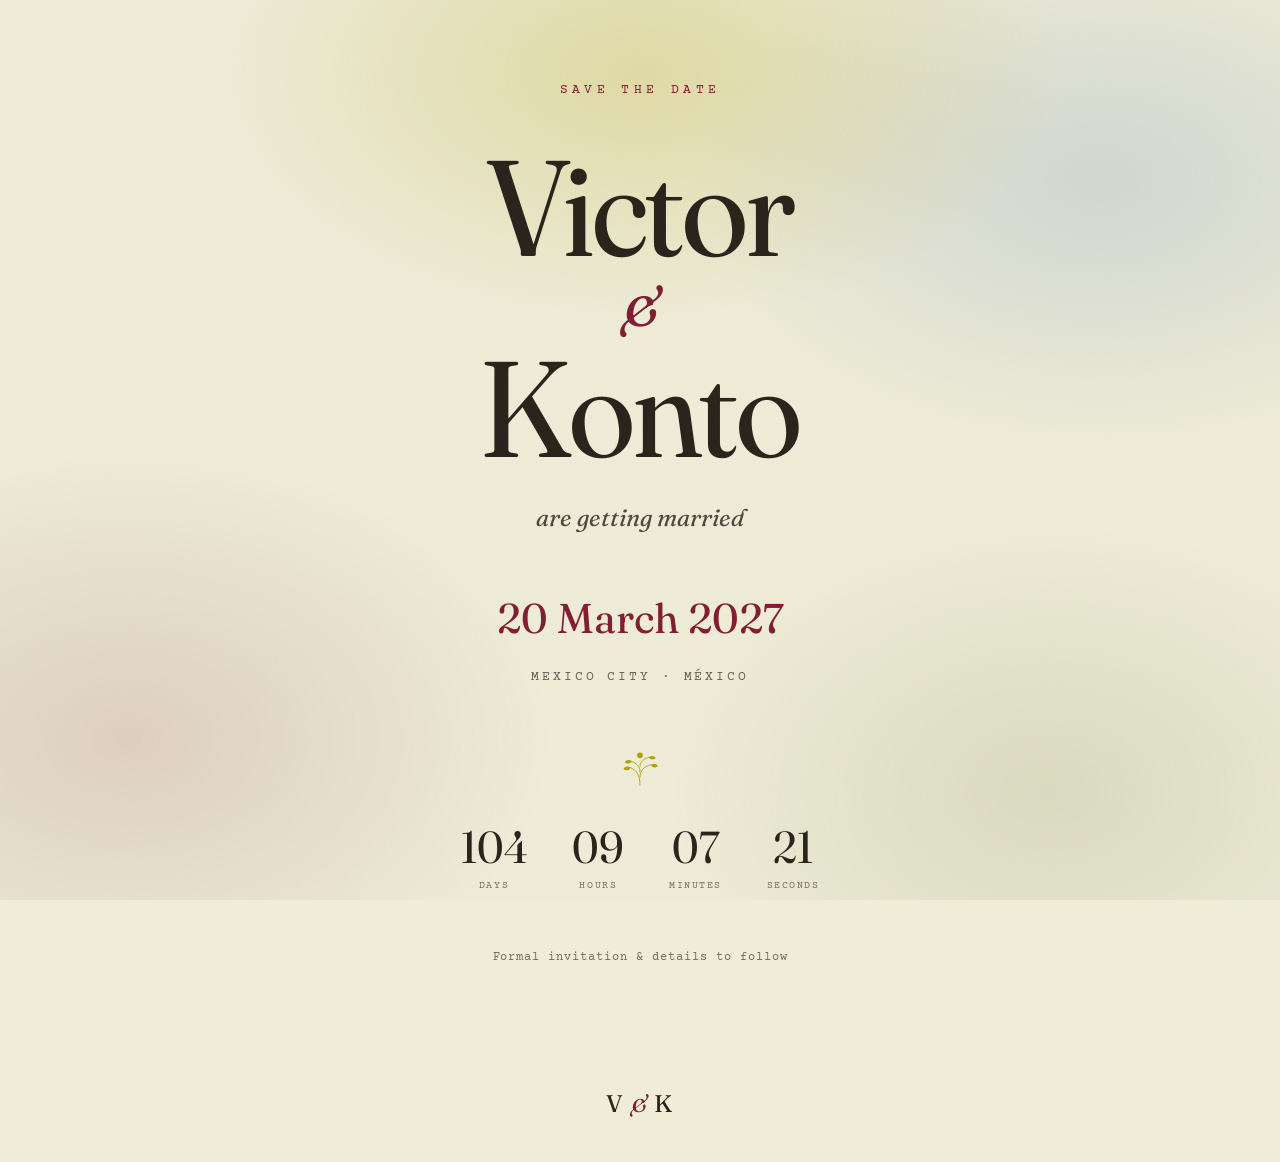
==== index.html @ 8fc1a2b0 "minor fix" ====
<!DOCTYPE html>
<html lang="en">

<head>
  <meta charset="UTF-8" />
  <meta name="viewport" content="width=device-width, initial-scale=1.0" />
  <title>Victor &amp; Konto — Save the Date</title>
  <meta name="description"
    content="Victor & Konto are getting married in Mexico City — 20 March 2027. Details to follow." />

  <!-- Open Graph — makes the link unfurl nicely when texted/DM'd -->
  <meta property="og:title" content="Victor & Konto — Save the Date" />
  <meta property="og:description" content="We're getting married in Mexico City · 20 March 2027" />
  <meta property="og:type" content="website" />

  <!--
  ✎ SAVE-THE-DATE LANDING PAGE
     This is the page guests hit from your QR right now. When you're ready to
     reveal the full site: rename this file's role so index.html is the full
     site again (see the chat for the exact rename/commit steps).
     Edit names, date, and location below — all marked with  ✎ .
-->

  <link rel="preconnect" href="https://fonts.googleapis.com" />
  <link rel="preconnect" href="https://fonts.gstatic.com" crossorigin />
  <link
    href="https://fonts.googleapis.com/css2?family=Fraunces:ital,opsz,wght@0,9..144,300..600;1,9..144,300..500&family=Hanken+Grotesk:wght@400;500;600&family=Courier+Prime:ital,wght@0,400;0,700;1,400&display=swap"
    rel="stylesheet" />

  <style>
    :root {
      --ink: #2B241C;
      --paper: #EFEDD8;
      --sand: #E8E6C7;
      --panel: #DEDBBA;
      --amaranth: #801F33;
      --steel: #86A1BF;
      --gold: #B3A100;
      --olive: #727D3D;
      --line: rgba(43, 36, 28, .16);

      --display: "Fraunces", Georgia, serif;
      --body: "Hanken Grotesk", system-ui, sans-serif;
      --mono: "Courier Prime", "Courier New", monospace;
      --pad: clamp(1.25rem, 5vw, 4rem);
    }

    * {
      box-sizing: border-box;
      margin: 0;
      padding: 0;
    }

    html {
      scroll-behavior: smooth;
    }

    body {
      font-family: var(--body);
      color: var(--ink);
      background: var(--paper);
      line-height: 1.6;
      -webkit-font-smoothing: antialiased;
      min-height: 100svh;
      display: flex;
      flex-direction: column;
      overflow-x: hidden;
      position: relative;
    }

    /* warm hero glow */
    .glow {
      position: fixed;
      inset: 0;
      z-index: 0;
      pointer-events: none;
      background:
        radial-gradient(50% 42% at 50% 8%, color-mix(in srgb, var(--gold) 24%, transparent), transparent 66%),
        radial-gradient(46% 42% at 86% 20%, color-mix(in srgb, var(--steel) 28%, transparent), transparent 70%),
        radial-gradient(46% 44% at 10% 82%, color-mix(in srgb, var(--amaranth) 14%, transparent), transparent 72%),
        radial-gradient(40% 40% at 82% 88%, color-mix(in srgb, var(--olive) 16%, transparent), transparent 74%);
    }

    /* subtle film grain */
    .grain {
      position: fixed;
      inset: 0;
      z-index: 1;
      pointer-events: none;
      opacity: 0.05;
      background-image: url("data:image/svg+xml,%3Csvg xmlns='http://www.w3.org/2000/svg' width='140' height='140'%3E%3Cfilter id='n'%3E%3CfeTurbulence type='fractalNoise' baseFrequency='0.9' numOctaves='2' stitchTiles='stitch'/%3E%3C/filter%3E%3Crect width='100%25' height='100%25' filter='url(%23n)'/%3E%3C/svg%3E");
    }

    main {
      position: relative;
      z-index: 2;
      flex: 1;
      display: flex;
      flex-direction: column;
      align-items: center;
      justify-content: center;
      text-align: center;
      padding: clamp(3rem, 8vw, 5rem) var(--pad);
    }

    .std {
      font-family: var(--mono);
      font-size: 0.8rem;
      letter-spacing: 0.34em;
      text-transform: uppercase;
      color: var(--amaranth);
      margin-bottom: clamp(1.6rem, 4vw, 2.4rem);
    }

    h1 {
      font-family: var(--display);
      font-weight: 400;
      font-size: clamp(3.2rem, 13vw, 8.5rem);
      line-height: 1.0;
      letter-spacing: -0.015em;
      font-variation-settings: "SOFT" 40, "WONK" 1, "opsz" 144;
    }

    h1 .amp {
      display: block;
      font-style: italic;
      color: var(--amaranth);
      font-size: 0.4em;
      margin-block: 0.1em;
      font-variation-settings: "SOFT" 70, "opsz" 40;
    }

    .subhead {
      font-family: var(--display);
      font-style: italic;
      font-size: clamp(1.1rem, 3vw, 1.5rem);
      margin-top: 1.4rem;
      color: color-mix(in srgb, var(--ink) 82%, transparent);
    }

    .datebar {
      display: flex;
      align-items: center;
      justify-content: center;
      flex-wrap: wrap;
      gap: clamp(0.8rem, 3vw, 1.6rem);
      margin-top: clamp(2rem, 5vw, 3rem);
      font-family: var(--display);
      font-size: clamp(1.5rem, 5vw, 2.6rem);
      color: var(--amaranth);
    }

    .datebar .dot {
      width: 6px;
      height: 6px;
      border-radius: 50%;
      background: var(--gold);
      display: inline-block;
    }

    .place {
      font-family: var(--mono);
      font-size: 0.82rem;
      letter-spacing: 0.22em;
      text-transform: uppercase;
      color: color-mix(in srgb, var(--ink) 70%, transparent);
      margin-top: 1rem;
    }

    /* sprig divider */
    .sprig {
      display: block;
      margin: clamp(2.4rem, 5vw, 3.4rem) auto clamp(1.6rem, 4vw, 2.4rem);
      width: 82px;
      height: auto;
      color: var(--gold);
    }

    /* countdown */
    .countdown {
      display: flex;
      justify-content: center;
      gap: clamp(1.1rem, 4vw, 2.8rem);
    }

    .cd-unit {
      text-align: center;
      min-width: 3.2rem;
    }

    .cd-num {
      font-family: var(--display);
      font-size: clamp(1.7rem, 5vw, 2.8rem);
      line-height: 1;
      color: var(--ink);
      font-variant-numeric: tabular-nums;
      font-variation-settings: "SOFT" 20, "opsz" 100;
    }

    .cd-label {
      font-family: var(--mono);
      font-size: 0.6rem;
      letter-spacing: 0.16em;
      text-transform: uppercase;
      margin-top: 0.5rem;
      opacity: 0.6;
    }

    .note {
      margin-top: clamp(2.4rem, 5vw, 3.4rem);
      font-family: var(--mono);
      font-size: 0.76rem;
      letter-spacing: 0.08em;
      color: color-mix(in srgb, var(--ink) 64%, transparent);
    }

    footer {
      position: relative;
      z-index: 2;
      text-align: center;
      padding: clamp(1.5rem, 4vw, 2.4rem) var(--pad);
    }

    footer .monogram {
      font-family: var(--display);
      font-size: 1.5rem;
      letter-spacing: 0.05em;
    }

    footer .monogram span {
      color: var(--amaranth);
      font-style: italic;
    }

    /* entrance */
    .rise {
      opacity: 0;
      transform: translateY(18px);
      animation: rise .9s ease forwards;
    }

    .rise:nth-child(1) {
      animation-delay: .05s;
    }

    .rise:nth-child(2) {
      animation-delay: .18s;
    }

    .rise:nth-child(3) {
      animation-delay: .31s;
    }

    .rise:nth-child(4) {
      animation-delay: .44s;
    }

    .rise:nth-child(5) {
      animation-delay: .57s;
    }

    .rise:nth-child(6) {
      animation-delay: .70s;
    }

    .rise:nth-child(7) {
      animation-delay: .83s;
    }

    @keyframes rise {
      to {
        opacity: 1;
        transform: none;
      }
    }

    @media (prefers-reduced-motion: reduce) {
      .rise {
        opacity: 1;
        transform: none;
        animation: none;
      }

      .grain {
        display: none;
      }
    }
  </style>
</head>

<body>
  <div class="glow"></div>
  <div class="grain"></div>

  <main>
    <div class="std rise">Save the Date</div>
    <!-- ✎ Your names -->
    <h1 class="rise">Victor <span class="amp">&amp;</span> Konto</h1>
    <p class="subhead rise">are getting married</p>

    <div class="datebar rise">
      <!-- ✎ Your date -->
      <span>20 March 2027</span>
    </div>
    <!-- ✎ Location -->
    <div class="place rise">Mexico City · México</div>

    <svg class="sprig rise" viewBox="0 0 120 64" fill="none" xmlns="http://www.w3.org/2000/svg" aria-hidden="true">
      <path d="M60 62 C60 46 55 40 46 36 M60 50 C60 40 66 34 76 32 M60 42 C60 34 55 30 48 27 M60 34 C60 27 66 23 73 21"
        stroke="currentColor" stroke-width="1.3" stroke-linecap="round" />
      <g fill="currentColor">
        <path d="M46 36c-4-3-9-2-10 2 4 3 9 2 10-2z" />
        <path d="M76 32c4-3 9-2 10 2-4 3-9 2-10-2z" />
        <path d="M48 27c-3-3-8-3-10 1 3 3 8 3 10-1z" />
        <path d="M73 21c3-3 8-3 10 1-3 3-8 3-10-1z" />
        <circle cx="60" cy="18" r="4.2" />
      </g>
    </svg>

    <div class="countdown rise" aria-label="Countdown to the wedding">
      <div class="cd-unit">
        <div class="cd-num" data-days>—</div>
        <div class="cd-label">Days</div>
      </div>
      <div class="cd-unit">
        <div class="cd-num" data-hours>—</div>
        <div class="cd-label">Hours</div>
      </div>
      <div class="cd-unit">
        <div class="cd-num" data-mins>—</div>
        <div class="cd-label">Minutes</div>
      </div>
      <div class="cd-unit">
        <div class="cd-num" data-secs>—</div>
        <div class="cd-label">Seconds</div>
      </div>
    </div>

    <p class="note rise">Formal invitation &amp; details to follow</p>
  </main>

  <footer>
    <!-- ✎ Initials -->
    <div class="monogram">V <span>&amp;</span> K</div>
  </footer>

  <script>
    (function () {
      // ✎ Target date — YYYY, MM-1, DD, HH, MM  (2 = March)
      var target = new Date(2027, 2, 20, 16, 0, 0).getTime();
      var d = document.querySelector('[data-days]'),
        h = document.querySelector('[data-hours]'),
        m = document.querySelector('[data-mins]'),
        s = document.querySelector('[data-secs]');
      function pad(n) { return String(n).padStart(2, '0'); }
      function tick() {
        var diff = target - Date.now();
        if (diff <= 0) { d.textContent = h.textContent = m.textContent = s.textContent = '00'; return; }
        d.textContent = Math.floor(diff / 86400000);
        h.textContent = pad(Math.floor(diff % 86400000 / 3600000));
        m.textContent = pad(Math.floor(diff % 3600000 / 60000));
        s.textContent = pad(Math.floor(diff % 60000 / 1000));
      }
      tick(); setInterval(tick, 1000);
    })();
  </script>
</body>

</html>
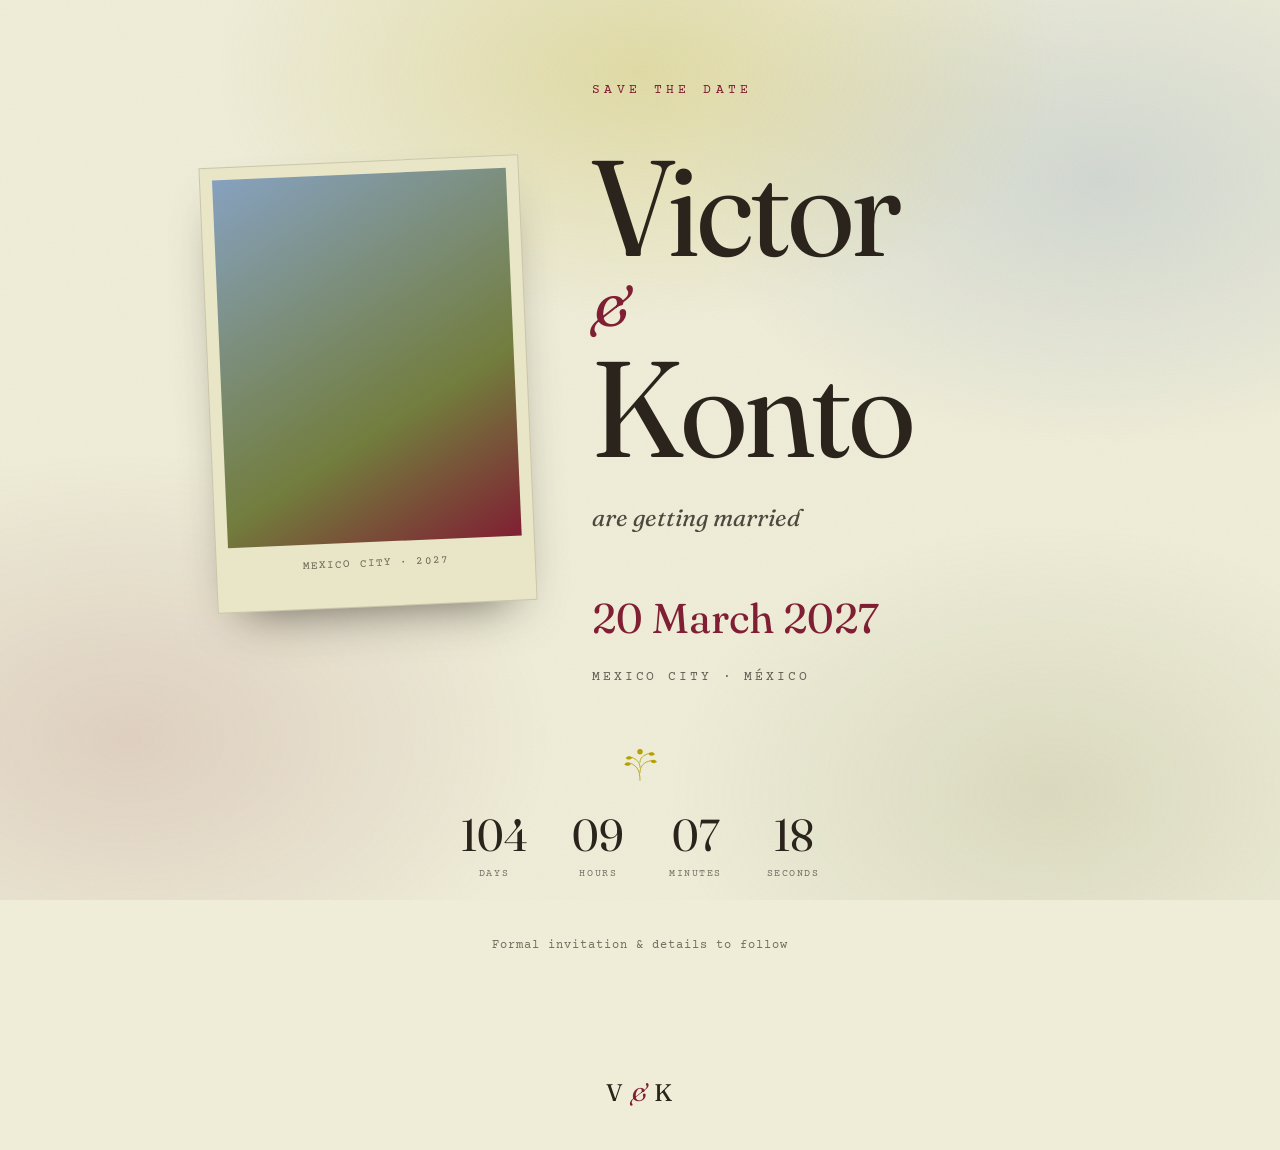
==== commit 6d0e6ce5: "polaroid pic" ====
--- a/index.html
+++ b/index.html
@@ -95,12 +95,44 @@
       position: relative;
       z-index: 2;
       flex: 1;
+      width: 100%;
       display: flex;
       flex-direction: column;
       align-items: center;
       justify-content: center;
+      gap: clamp(2.2rem, 5vw, 3.2rem);
+      padding: clamp(3rem, 8vw, 5rem) var(--pad);
+    }
+
+    .hero-row {
+      display: flex;
+      flex-direction: column;
+      align-items: center;
+      gap: clamp(1.8rem, 5vw, 3.4rem);
+      width: 100%;
+      max-width: 900px;
+    }
+
+    .hero-text {
       text-align: center;
-      padding: clamp(3rem, 8vw, 5rem) var(--pad);
+    }
+
+    @media (min-width: 820px) {
+      .hero-row {
+        flex-direction: row;
+        justify-content: center;
+        gap: clamp(2.4rem, 5vw, 4.5rem);
+      }
+
+      .hero-text {
+        text-align: left;
+        flex: 1;
+        max-width: 30rem;
+      }
+
+      .hero-text .datebar {
+        justify-content: flex-start;
+      }
     }
 
     .std {
@@ -167,11 +199,68 @@
       margin-top: 1rem;
     }
 
+    /* framed photo */
+    .photo-wrap {
+      flex-shrink: 0;
+    }
+
+    .photo {
+      width: min(78vw, 320px);
+      margin: 0;
+      padding: 12px 12px 34px;
+      background: var(--sand);
+      border: 1px solid var(--line);
+      box-shadow: 0 24px 50px -26px rgba(43, 36, 28, .72);
+      transform: rotate(-2.5deg);
+    }
+
+    @media (hover: hover) and (prefers-reduced-motion: no-preference) {
+      .photo {
+        transition: transform .45s cubic-bezier(.2, .7, .2, 1);
+      }
+
+      .photo:hover {
+        transform: rotate(0deg) scale(1.015);
+      }
+    }
+
+    .photo .shot {
+      aspect-ratio: 4 / 5;
+      overflow: hidden;
+      position: relative;
+      background: linear-gradient(150deg, var(--steel), var(--olive) 65%, var(--amaranth));
+    }
+
+    .photo img {
+      width: 100%;
+      height: 100%;
+      object-fit: cover;
+      display: block;
+    }
+
+    .photo figcaption {
+      font-family: var(--mono);
+      font-size: 0.7rem;
+      letter-spacing: 0.1em;
+      text-transform: uppercase;
+      text-align: center;
+      margin-top: 13px;
+      color: color-mix(in srgb, var(--ink) 66%, transparent);
+    }
+
+    /* finale band */
+    .finale {
+      display: flex;
+      flex-direction: column;
+      align-items: center;
+      text-align: center;
+    }
+
     /* sprig divider */
     .sprig {
       display: block;
-      margin: clamp(2.4rem, 5vw, 3.4rem) auto clamp(1.6rem, 4vw, 2.4rem);
-      width: 82px;
+      margin: 0 auto clamp(1.4rem, 3vw, 2rem);
+      width: 78px;
       height: auto;
       color: var(--gold);
     }
@@ -239,34 +328,7 @@
       animation: rise .9s ease forwards;
     }
 
-    .rise:nth-child(1) {
-      animation-delay: .05s;
-    }
-
-    .rise:nth-child(2) {
-      animation-delay: .18s;
-    }
-
-    .rise:nth-child(3) {
-      animation-delay: .31s;
-    }
-
-    .rise:nth-child(4) {
-      animation-delay: .44s;
-    }
-
-    .rise:nth-child(5) {
-      animation-delay: .57s;
-    }
-
-    .rise:nth-child(6) {
-      animation-delay: .70s;
-    }
-
-    .rise:nth-child(7) {
-      animation-delay: .83s;
-    }
-
+    /* stagger delays are set inline per element */
     @keyframes rise {
       to {
         opacity: 1;
@@ -293,50 +355,68 @@
   <div class="grain"></div>
 
   <main>
-    <div class="std rise">Save the Date</div>
-    <!-- ✎ Your names -->
-    <h1 class="rise">Victor <span class="amp">&amp;</span> Konto</h1>
-    <p class="subhead rise">are getting married</p>
-
-    <div class="datebar rise">
-      <!-- ✎ Your date -->
-      <span>20 March 2027</span>
-    </div>
-    <!-- ✎ Location -->
-    <div class="place rise">Mexico City · México</div>
-
-    <svg class="sprig rise" viewBox="0 0 120 64" fill="none" xmlns="http://www.w3.org/2000/svg" aria-hidden="true">
-      <path d="M60 62 C60 46 55 40 46 36 M60 50 C60 40 66 34 76 32 M60 42 C60 34 55 30 48 27 M60 34 C60 27 66 23 73 21"
-        stroke="currentColor" stroke-width="1.3" stroke-linecap="round" />
-      <g fill="currentColor">
-        <path d="M46 36c-4-3-9-2-10 2 4 3 9 2 10-2z" />
-        <path d="M76 32c4-3 9-2 10 2-4 3-9 2-10-2z" />
-        <path d="M48 27c-3-3-8-3-10 1 3 3 8 3 10-1z" />
-        <path d="M73 21c3-3 8-3 10 1-3 3-8 3-10-1z" />
-        <circle cx="60" cy="18" r="4.2" />
-      </g>
-    </svg>
-
-    <div class="countdown rise" aria-label="Countdown to the wedding">
-      <div class="cd-unit">
-        <div class="cd-num" data-days>—</div>
-        <div class="cd-label">Days</div>
+    <div class="hero-row">
+      <div class="photo-wrap rise" style="animation-delay:.05s">
+        <figure class="photo">
+          <div class="shot">
+            <!-- ✎ Drop your photo at images/save-the-date.jpg (portrait ~4:5 looks best) -->
+            <img src="Images/1O6A4312.jpg" alt="Victor and Konto" onerror="this.style.display='none'" />
+          </div>
+          <!-- ✎ Caption -->
+          <figcaption>Mexico City &middot; 2027</figcaption>
+        </figure>
       </div>
-      <div class="cd-unit">
-        <div class="cd-num" data-hours>—</div>
-        <div class="cd-label">Hours</div>
-      </div>
-      <div class="cd-unit">
-        <div class="cd-num" data-mins>—</div>
-        <div class="cd-label">Minutes</div>
-      </div>
-      <div class="cd-unit">
-        <div class="cd-num" data-secs>—</div>
-        <div class="cd-label">Seconds</div>
+
+      <div class="hero-text">
+        <div class="std rise" style="animation-delay:.20s">Save the Date</div>
+        <!-- ✎ Your names -->
+        <h1 class="rise" style="animation-delay:.32s">Victor <span class="amp">&amp;</span> Konto</h1>
+        <p class="subhead rise" style="animation-delay:.44s">are getting married</p>
+        <div class="datebar rise" style="animation-delay:.56s">
+          <!-- ✎ Your date -->
+          <span>20 March 2027</span>
+        </div>
+        <!-- ✎ Location -->
+        <div class="place rise" style="animation-delay:.68s">Mexico City · México</div>
       </div>
     </div>
 
-    <p class="note rise">Formal invitation &amp; details to follow</p>
+    <div class="finale">
+      <svg class="sprig rise" style="animation-delay:.80s" viewBox="0 0 120 64" fill="none"
+        xmlns="http://www.w3.org/2000/svg" aria-hidden="true">
+        <path
+          d="M60 62 C60 46 55 40 46 36 M60 50 C60 40 66 34 76 32 M60 42 C60 34 55 30 48 27 M60 34 C60 27 66 23 73 21"
+          stroke="currentColor" stroke-width="1.3" stroke-linecap="round" />
+        <g fill="currentColor">
+          <path d="M46 36c-4-3-9-2-10 2 4 3 9 2 10-2z" />
+          <path d="M76 32c4-3 9-2 10 2-4 3-9 2-10-2z" />
+          <path d="M48 27c-3-3-8-3-10 1 3 3 8 3 10-1z" />
+          <path d="M73 21c3-3 8-3 10 1-3 3-8 3-10-1z" />
+          <circle cx="60" cy="18" r="4.2" />
+        </g>
+      </svg>
+
+      <div class="countdown rise" style="animation-delay:.92s" aria-label="Countdown to the wedding">
+        <div class="cd-unit">
+          <div class="cd-num" data-days>—</div>
+          <div class="cd-label">Days</div>
+        </div>
+        <div class="cd-unit">
+          <div class="cd-num" data-hours>—</div>
+          <div class="cd-label">Hours</div>
+        </div>
+        <div class="cd-unit">
+          <div class="cd-num" data-mins>—</div>
+          <div class="cd-label">Minutes</div>
+        </div>
+        <div class="cd-unit">
+          <div class="cd-num" data-secs>—</div>
+          <div class="cd-label">Seconds</div>
+        </div>
+      </div>
+
+      <p class="note rise" style="animation-delay:1.04s">Formal invitation &amp; details to follow</p>
+    </div>
   </main>
 
   <footer>
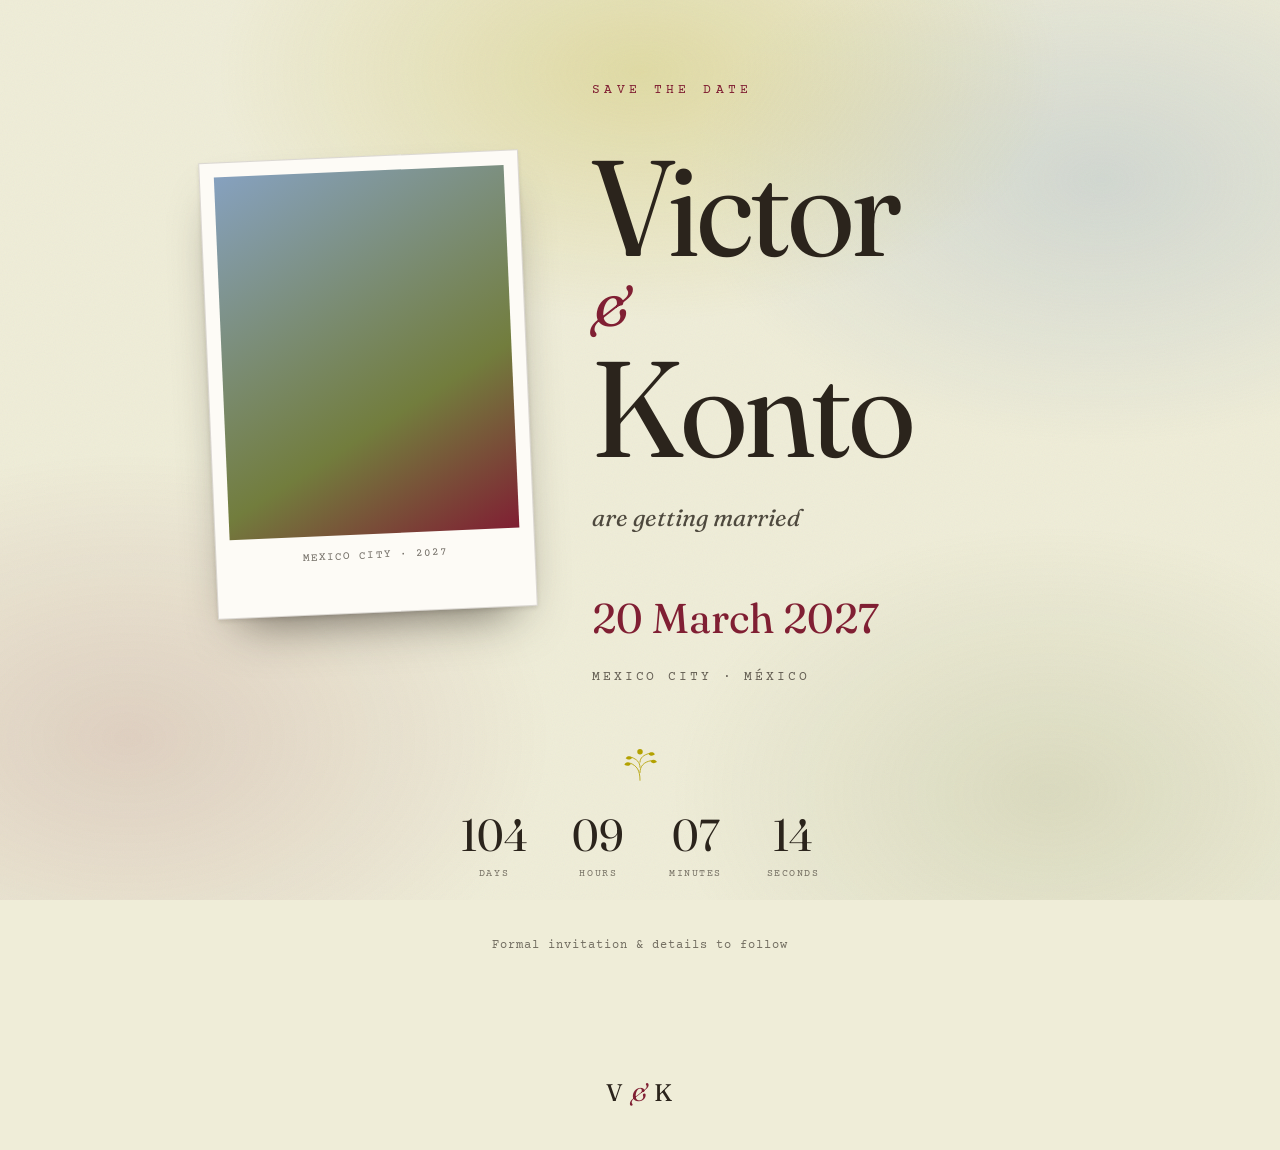
==== commit 4964625a: "whiter polaroid" ====
--- a/index.html
+++ b/index.html
@@ -207,10 +207,13 @@
     .photo {
       width: min(78vw, 320px);
       margin: 0;
-      padding: 12px 12px 34px;
-      background: var(--sand);
+      /* padding: 12px 12px 34px; */
+      padding: 14px 14px 48px;
+      background: #FDFBF6;
       border: 1px solid var(--line);
-      box-shadow: 0 24px 50px -26px rgba(43, 36, 28, .72);
+      /* box-shadow: 0 24px 50px -26px rgba(43, 36, 28, .72); */
+      box-shadow: 0 2px 4px rgba(43, 36, 28, .12), 0 26px 50px -24px rgba(43, 36, 28, .7);
+
       transform: rotate(-2.5deg);
     }
 
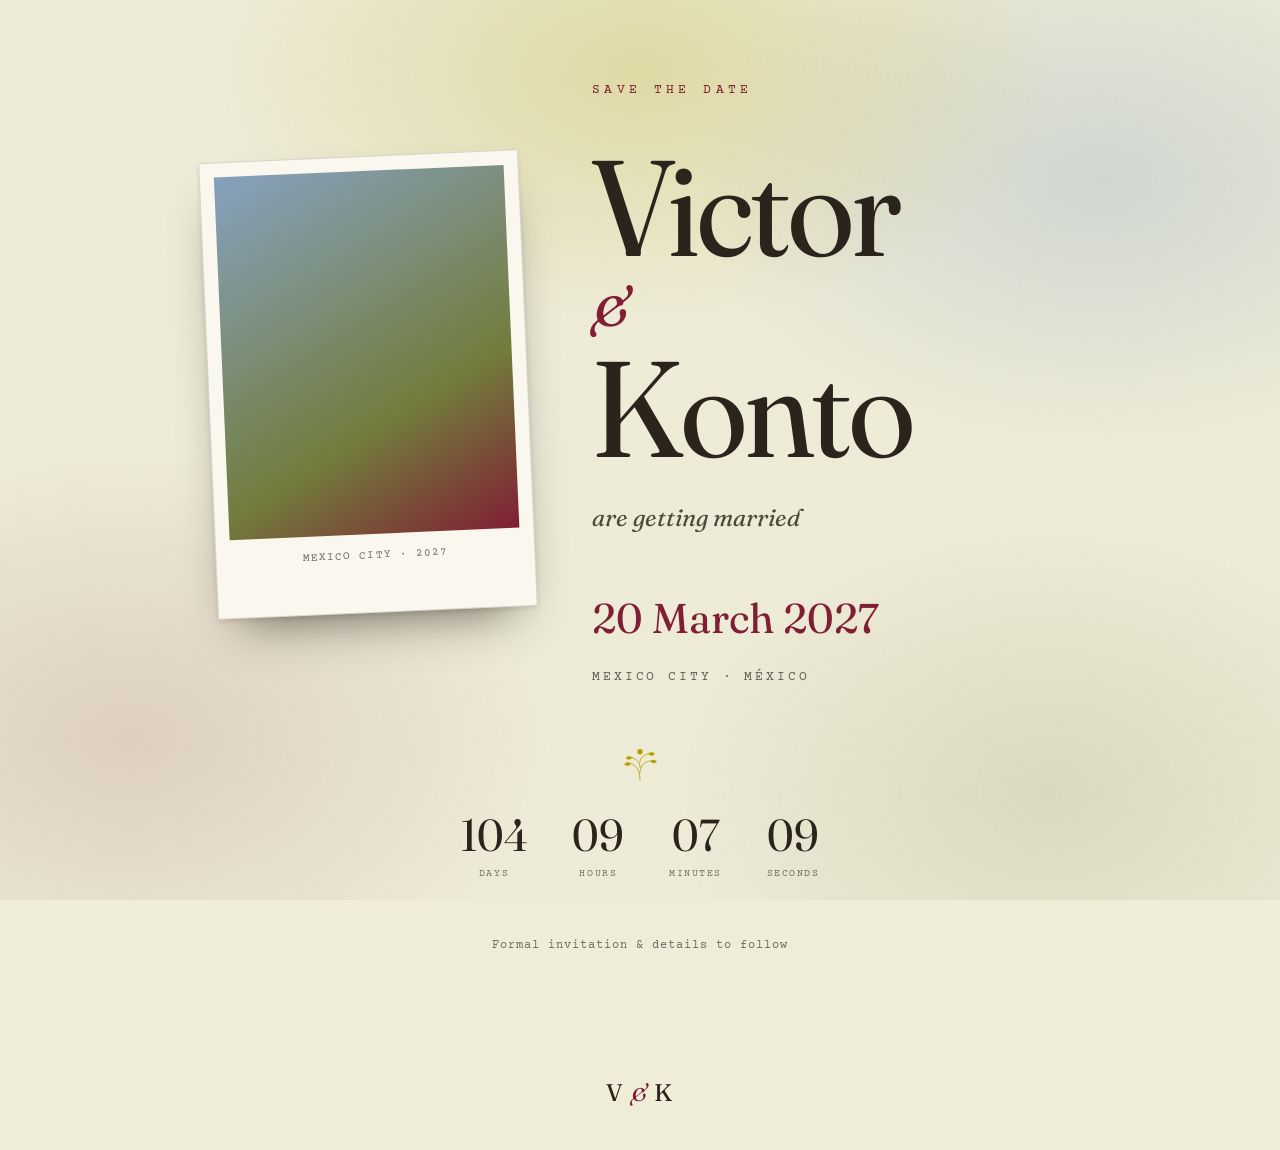
==== commit 1ba445e9: "warmer polaroid border" ====
--- a/index.html
+++ b/index.html
@@ -209,7 +209,7 @@
       margin: 0;
       /* padding: 12px 12px 34px; */
       padding: 14px 14px 48px;
-      background: #FDFBF6;
+      background: #FAF7EE;
       border: 1px solid var(--line);
       /* box-shadow: 0 24px 50px -26px rgba(43, 36, 28, .72); */
       box-shadow: 0 2px 4px rgba(43, 36, 28, .12), 0 26px 50px -24px rgba(43, 36, 28, .7);
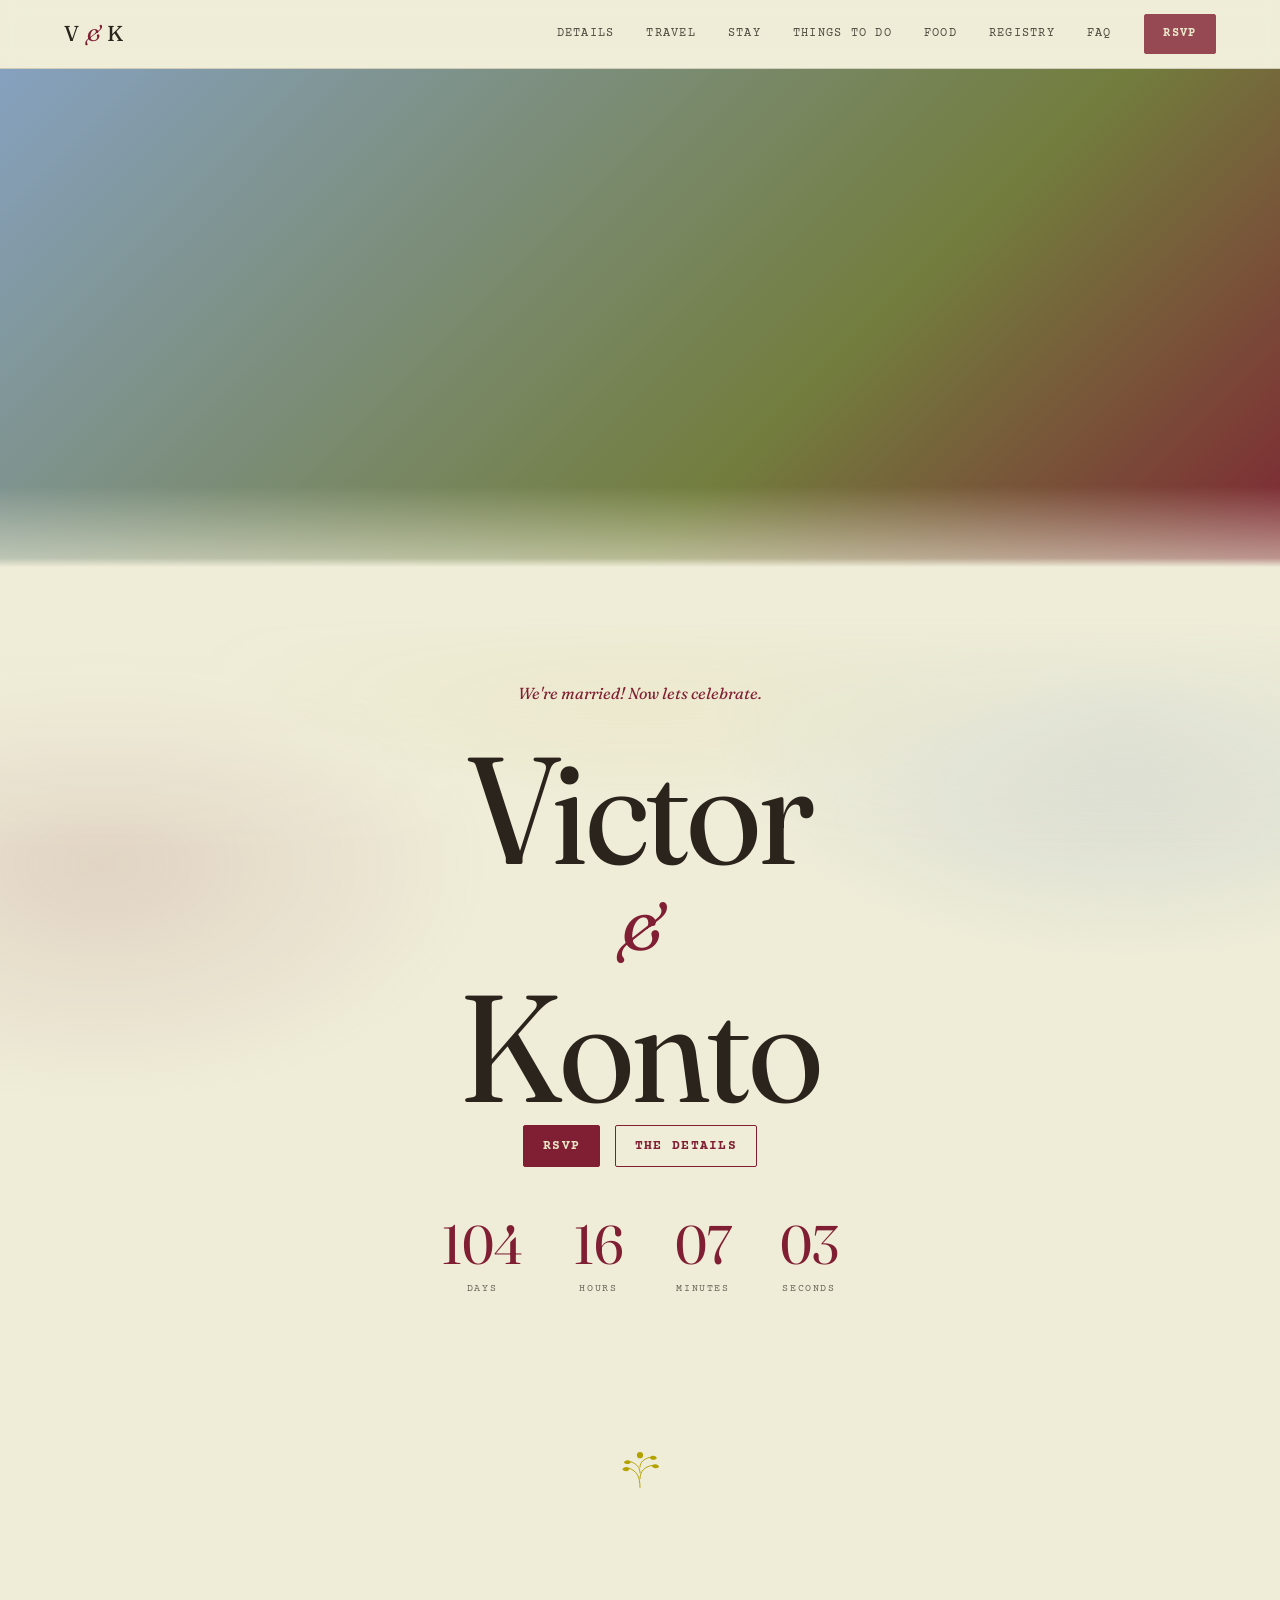
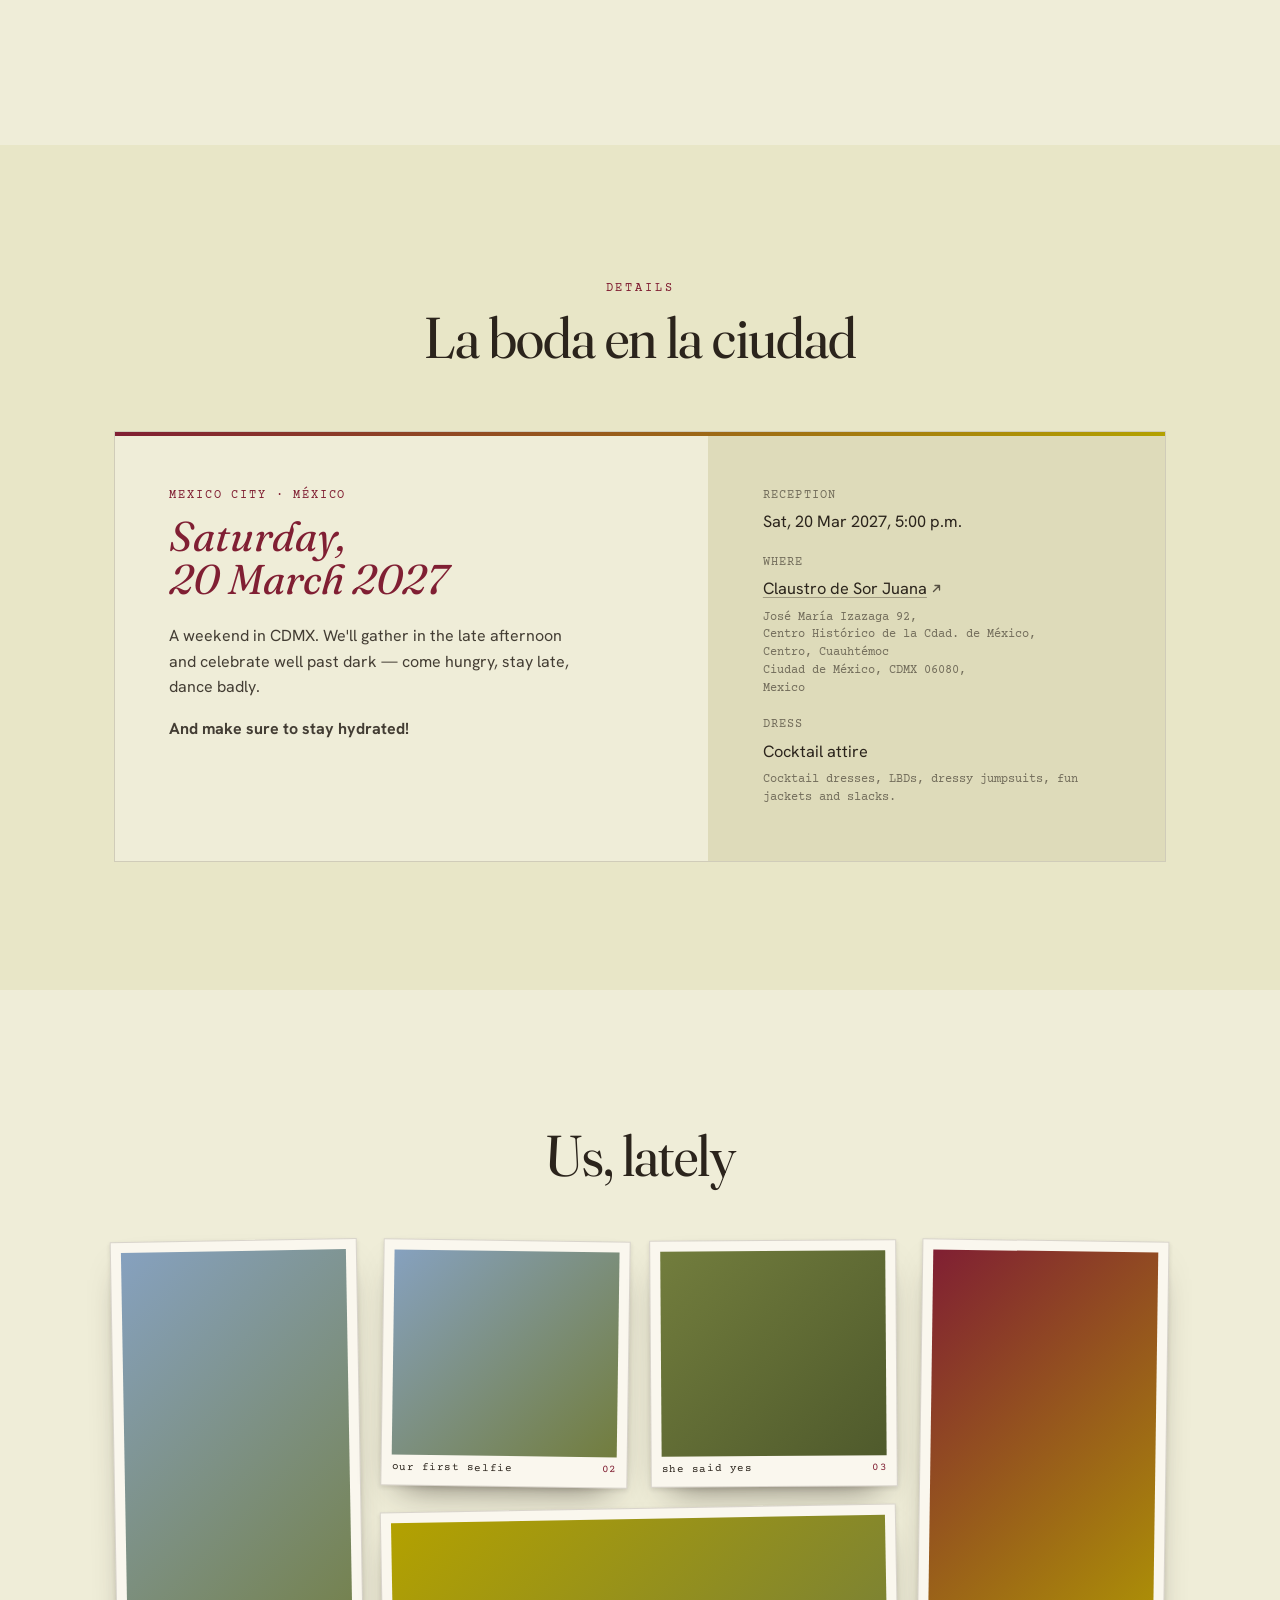
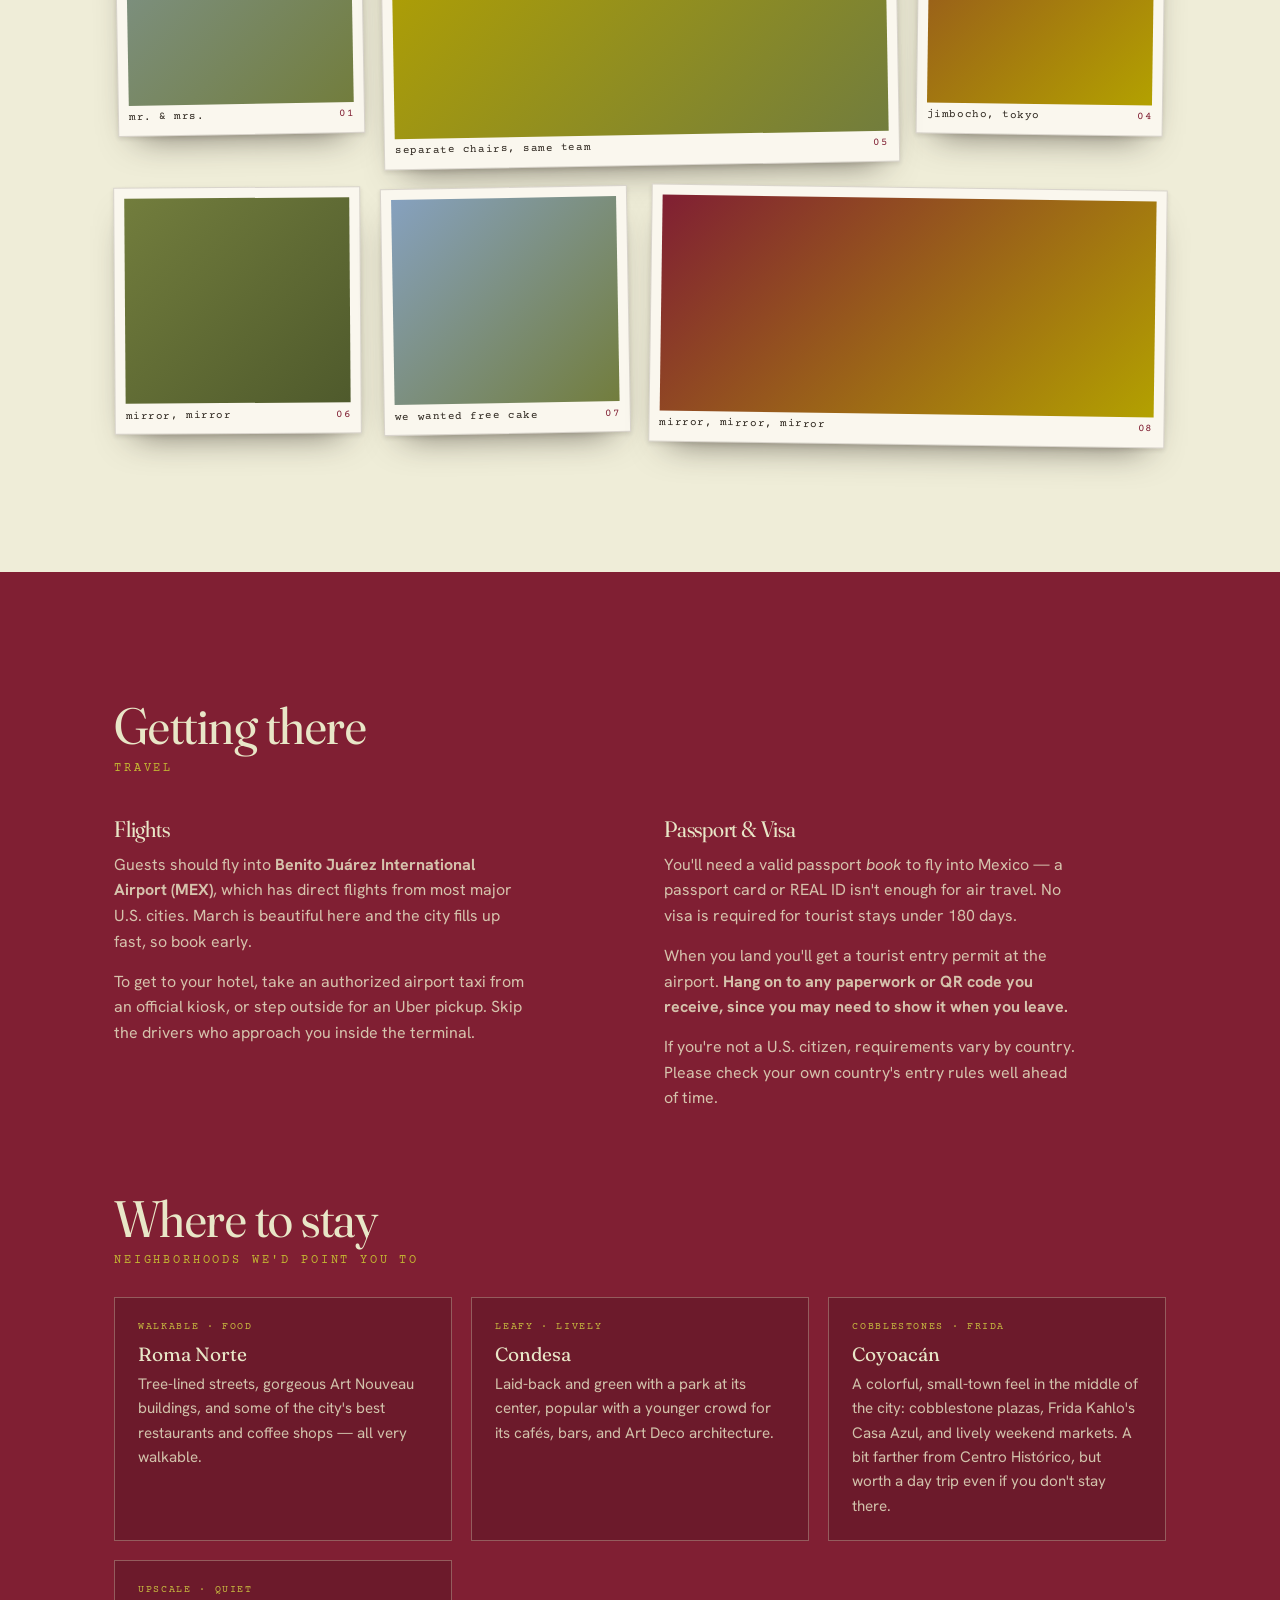
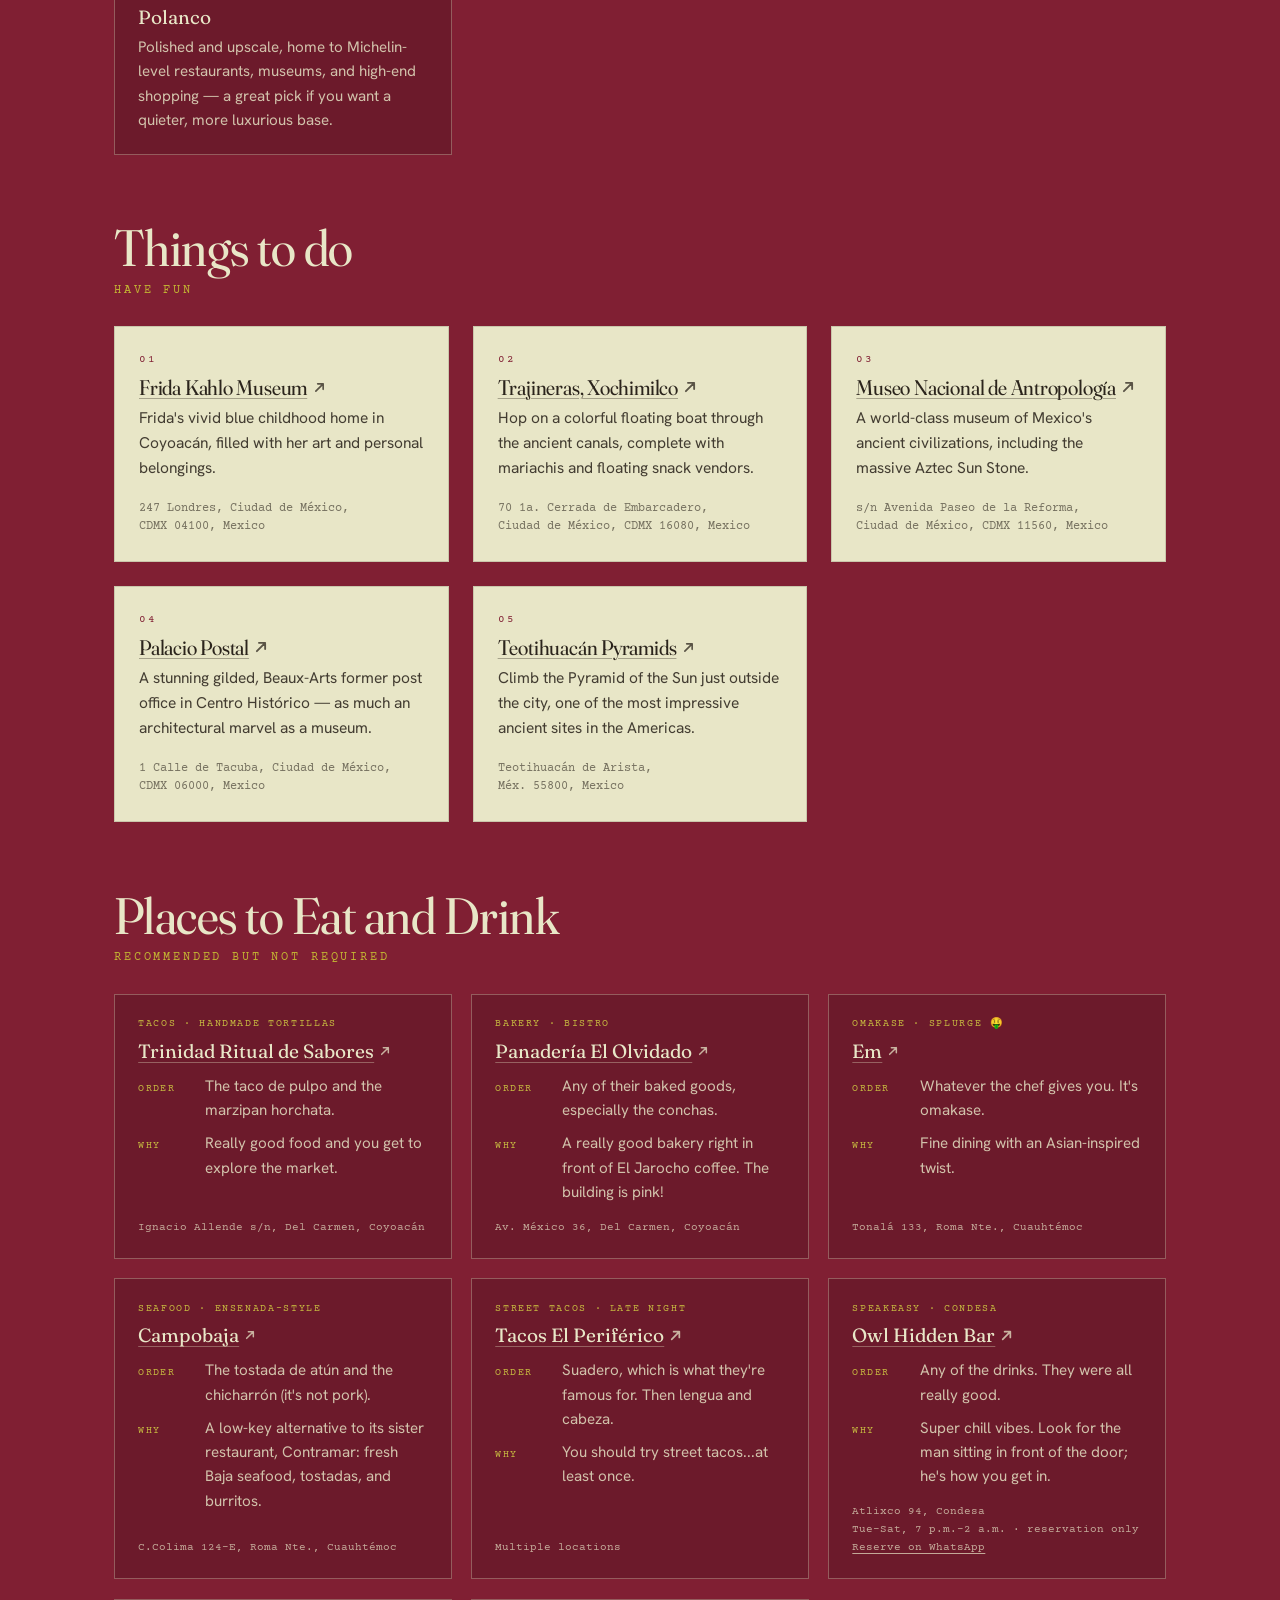
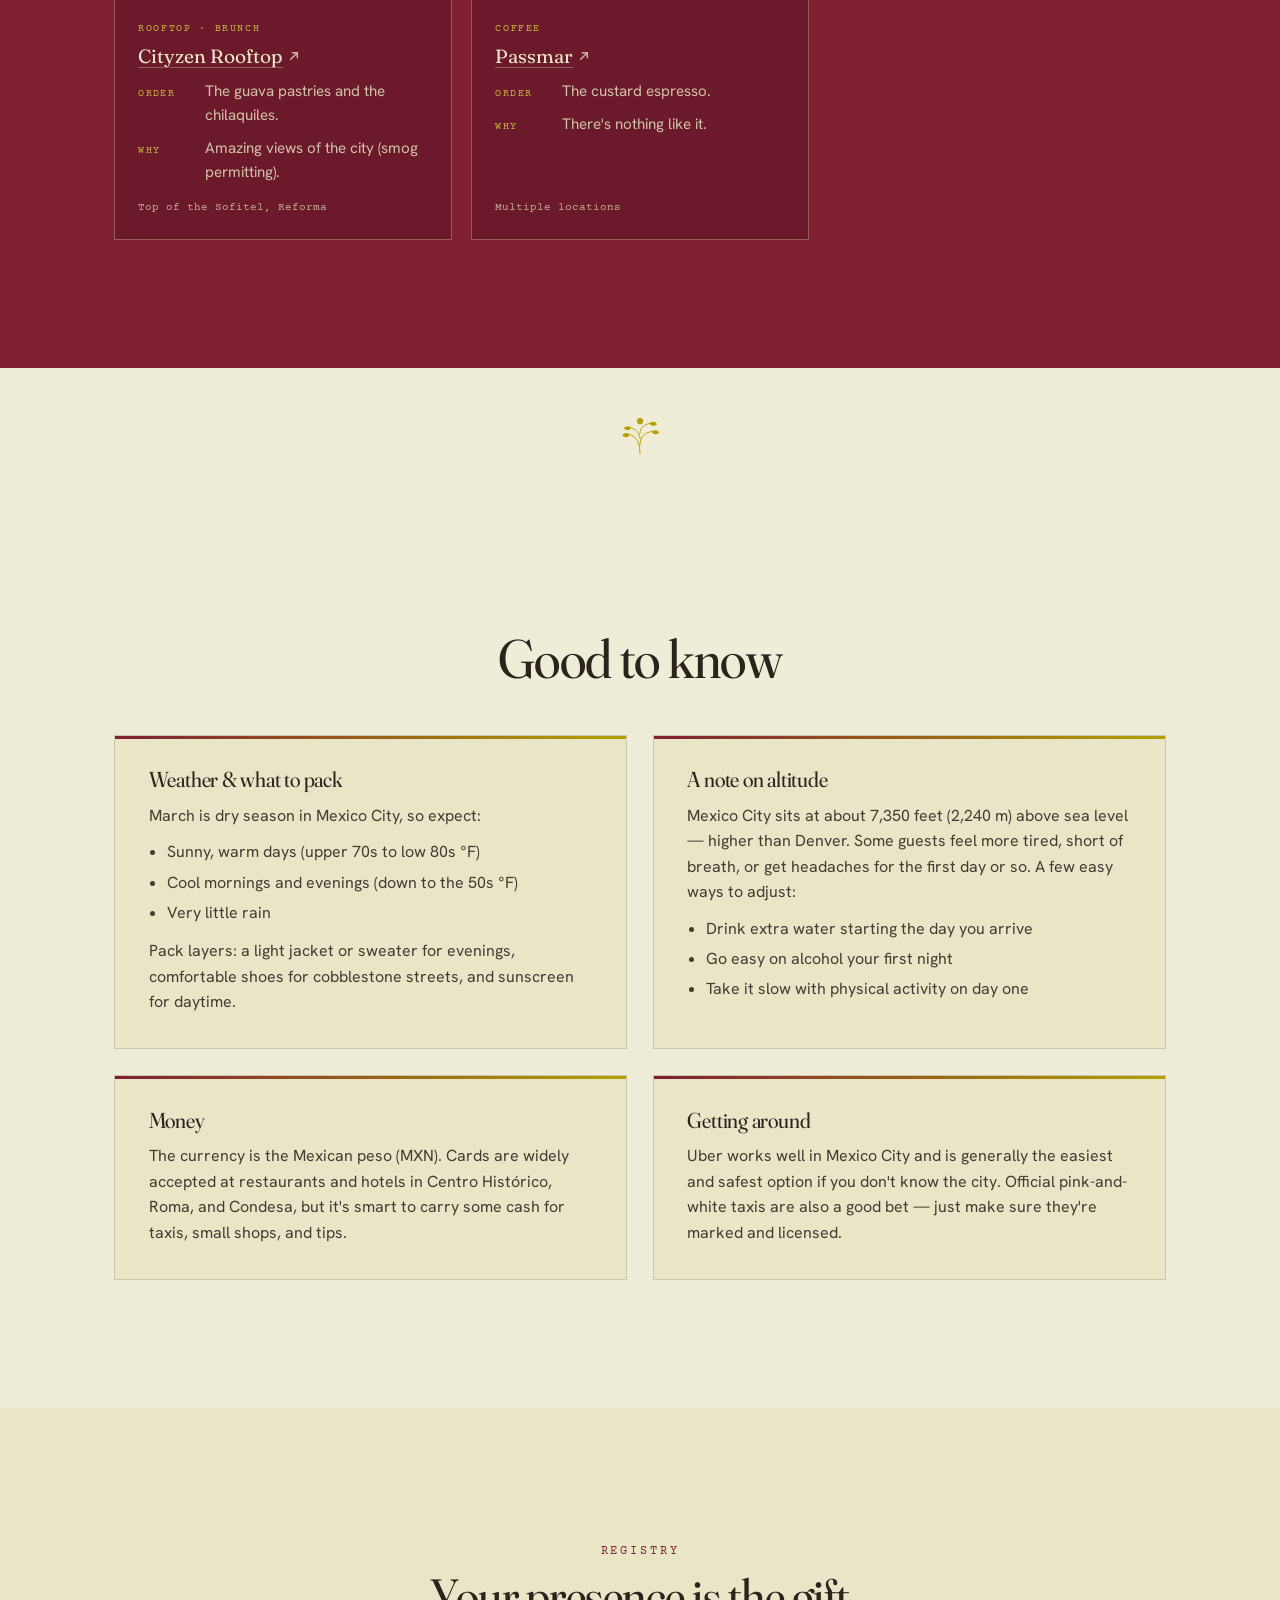
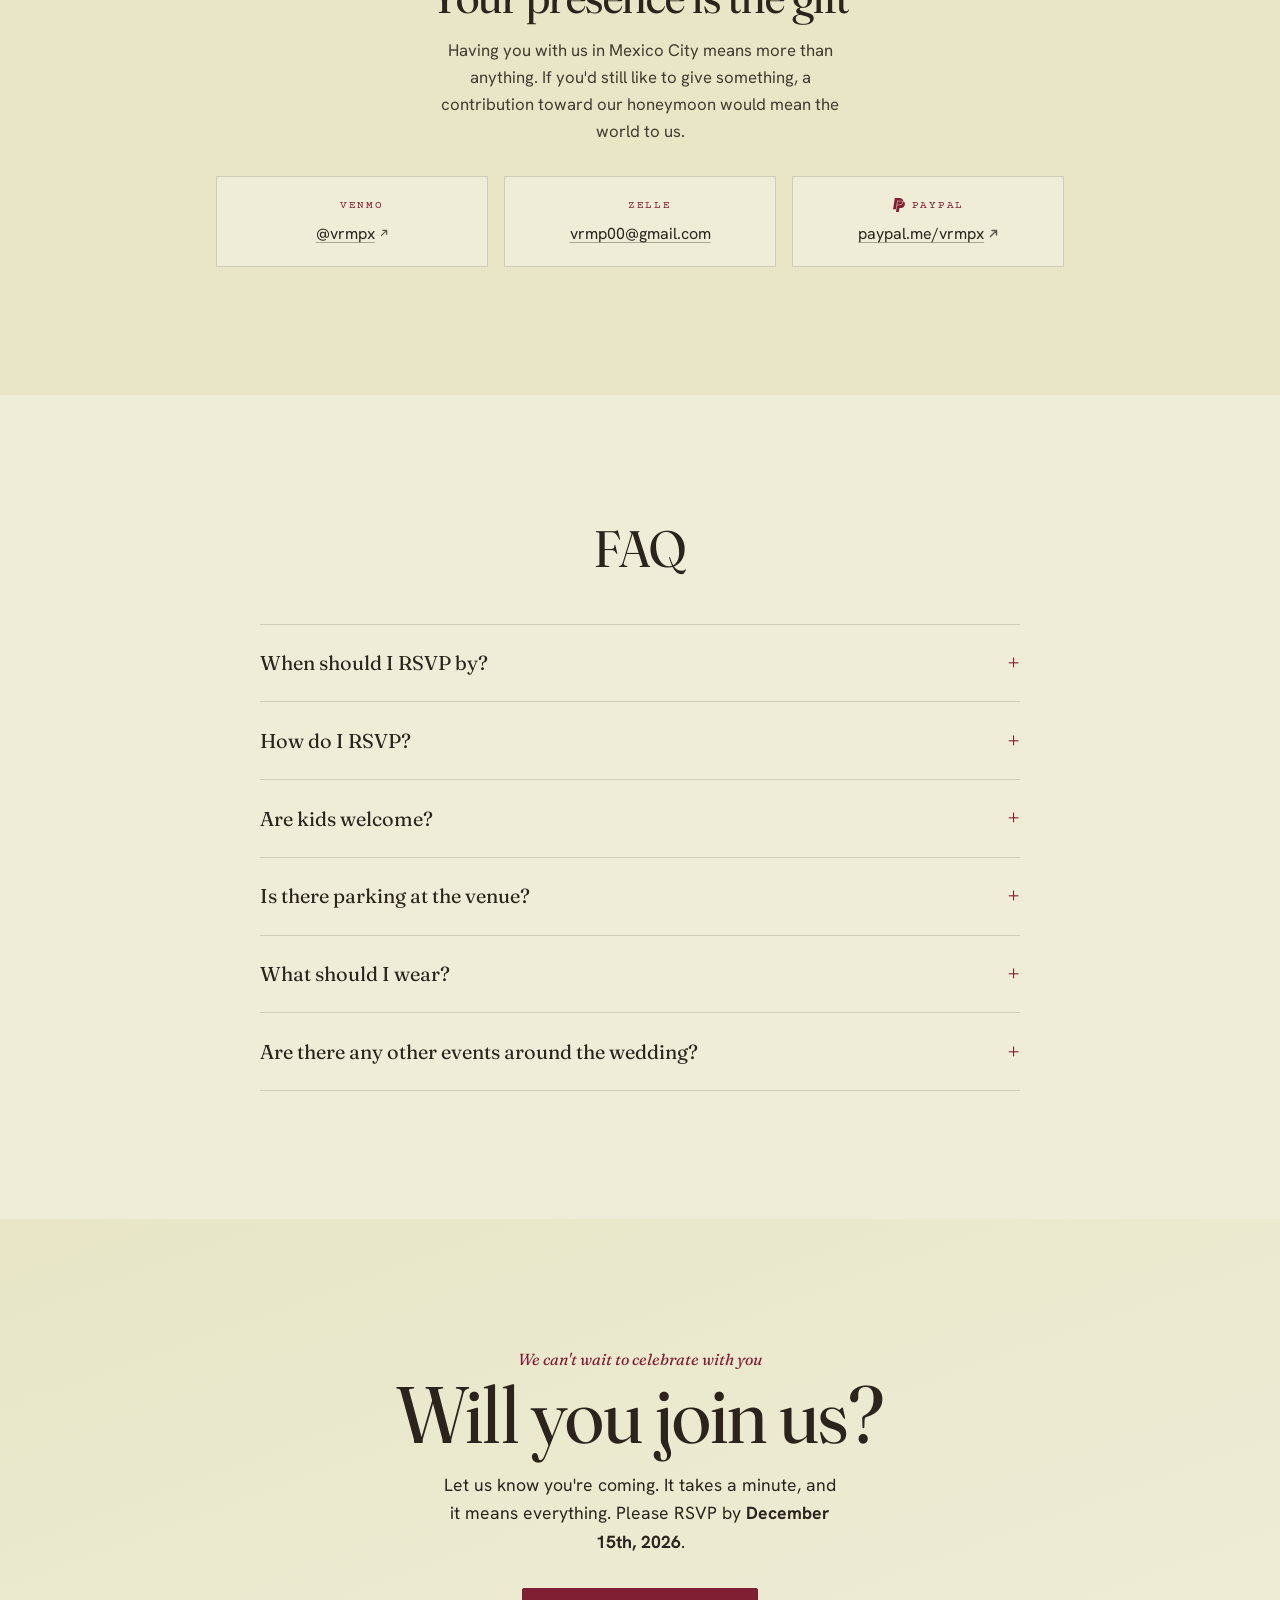
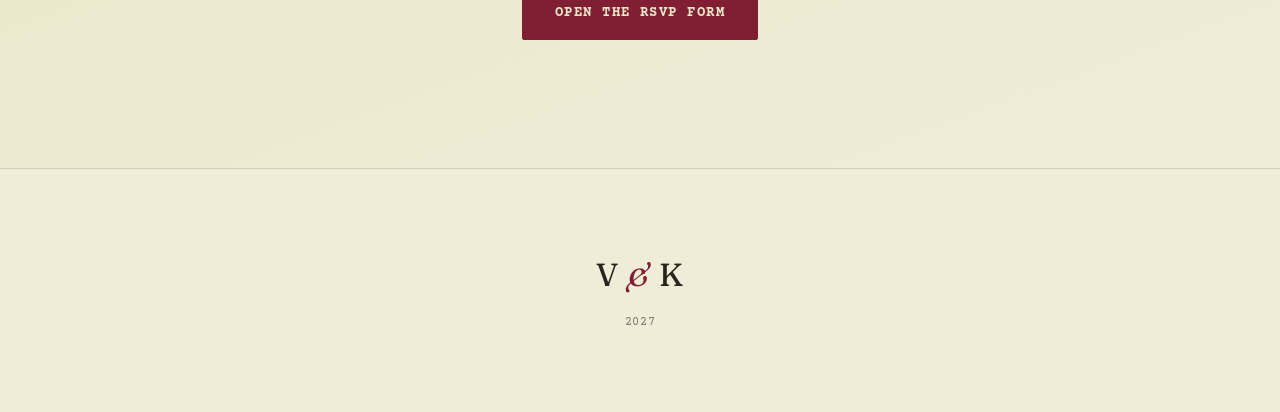
==== commit 3c444ac7: "index2 main page" ====
--- a/index.html
+++ b/index.html
@@ -4,402 +4,83 @@
 <head>
   <meta charset="UTF-8" />
   <meta name="viewport" content="width=device-width, initial-scale=1.0" />
-  <title>Victor &amp; Konto — Save the Date</title>
-  <meta name="description"
-    content="Victor & Konto are getting married in Mexico City — 20 March 2027. Details to follow." />
-
-  <!-- Open Graph — makes the link unfurl nicely when texted/DM'd -->
-  <meta property="og:title" content="Victor & Konto — Save the Date" />
-  <meta property="og:description" content="We're getting married in Mexico City · 20 March 2027" />
-  <meta property="og:type" content="website" />
+  <title>Victor &amp; Konto — 2027</title>
+  <meta name="description" content="We're getting married in Mexico City — 20 March 2027. Come celebrate with us." />
 
   <!--
-  ✎ SAVE-THE-DATE LANDING PAGE
-     This is the page guests hit from your QR right now. When you're ready to
-     reveal the full site: rename this file's role so index.html is the full
-     site again (see the chat for the exact rename/commit steps).
-     Edit names, date, and location below — all marked with  ✎ .
+  ✎ EDIT ME — everything you'll want to change is marked with  ✎  comments:
+     • Names (title above + hero + footer + monogram)
+     • Dates & venues (hero, countdown target in <script>, the two event cards)
+     • Google Form RSVP link (search: RSVP_FORM_URL)
+     • Photos: drop files into an /images folder next to this file.
+       Missing photos degrade to labeled contact-sheet tiles, so this
+       looks finished before you've added a single picture.
+  Optimize photos before committing: WebP/AVIF, ~1600px wide max, and keep
+  the <img> width/height attributes so layout doesn't jump.
+
+  Palette (approx sRGB from your moodboard CMYK):
+     Dark Amaranth #801F33 · Steel Blue #86A1BF · Old Gold #B3A100
+     Dust Olive #727D3D · Pale Sand #E8E6C7
 -->
+
+  <!-- Flags that JS is running, so scroll-reveal only hides content when it can un-hide it -->
+  <script>document.documentElement.classList.add('js');</script>
 
   <link rel="preconnect" href="https://fonts.googleapis.com" />
   <link rel="preconnect" href="https://fonts.gstatic.com" crossorigin />
+  <!-- Fraunces now requests the SOFT + WONK axes the stylesheet uses -->
   <link
-    href="https://fonts.googleapis.com/css2?family=Fraunces:ital,opsz,wght@0,9..144,300..600;1,9..144,300..500&family=Hanken+Grotesk:wght@400;500;600&family=Courier+Prime:ital,wght@0,400;0,700;1,400&display=swap"
+    href="https://fonts.googleapis.com/css2?family=Fraunces:ital,opsz,wght,SOFT,WONK@0,9..144,300..600,0..100,0..1;1,9..144,300..500,0..100,0..1&amp;family=Hanken+Grotesk:wght@400;500;600&amp;family=Courier+Prime:ital,wght@0,400;0,700;1,400&amp;display=swap"
     rel="stylesheet" />
 
-  <style>
-    :root {
-      --ink: #2B241C;
-      --paper: #EFEDD8;
-      --sand: #E8E6C7;
-      --panel: #DEDBBA;
-      --amaranth: #801F33;
-      --steel: #86A1BF;
-      --gold: #B3A100;
-      --olive: #727D3D;
-      --line: rgba(43, 36, 28, .16);
-
-      --display: "Fraunces", Georgia, serif;
-      --body: "Hanken Grotesk", system-ui, sans-serif;
-      --mono: "Courier Prime", "Courier New", monospace;
-      --pad: clamp(1.25rem, 5vw, 4rem);
-    }
-
-    * {
-      box-sizing: border-box;
-      margin: 0;
-      padding: 0;
-    }
-
-    html {
-      scroll-behavior: smooth;
-    }
-
-    body {
-      font-family: var(--body);
-      color: var(--ink);
-      background: var(--paper);
-      line-height: 1.6;
-      -webkit-font-smoothing: antialiased;
-      min-height: 100svh;
-      display: flex;
-      flex-direction: column;
-      overflow-x: hidden;
-      position: relative;
-    }
-
-    /* warm hero glow */
-    .glow {
-      position: fixed;
-      inset: 0;
-      z-index: 0;
-      pointer-events: none;
-      background:
-        radial-gradient(50% 42% at 50% 8%, color-mix(in srgb, var(--gold) 24%, transparent), transparent 66%),
-        radial-gradient(46% 42% at 86% 20%, color-mix(in srgb, var(--steel) 28%, transparent), transparent 70%),
-        radial-gradient(46% 44% at 10% 82%, color-mix(in srgb, var(--amaranth) 14%, transparent), transparent 72%),
-        radial-gradient(40% 40% at 82% 88%, color-mix(in srgb, var(--olive) 16%, transparent), transparent 74%);
-    }
-
-    /* subtle film grain */
-    .grain {
-      position: fixed;
-      inset: 0;
-      z-index: 1;
-      pointer-events: none;
-      opacity: 0.05;
-      background-image: url("data:image/svg+xml,%3Csvg xmlns='http://www.w3.org/2000/svg' width='140' height='140'%3E%3Cfilter id='n'%3E%3CfeTurbulence type='fractalNoise' baseFrequency='0.9' numOctaves='2' stitchTiles='stitch'/%3E%3C/filter%3E%3Crect width='100%25' height='100%25' filter='url(%23n)'/%3E%3C/svg%3E");
-    }
-
-    main {
-      position: relative;
-      z-index: 2;
-      flex: 1;
-      width: 100%;
-      display: flex;
-      flex-direction: column;
-      align-items: center;
-      justify-content: center;
-      gap: clamp(2.2rem, 5vw, 3.2rem);
-      padding: clamp(3rem, 8vw, 5rem) var(--pad);
-    }
-
-    .hero-row {
-      display: flex;
-      flex-direction: column;
-      align-items: center;
-      gap: clamp(1.8rem, 5vw, 3.4rem);
-      width: 100%;
-      max-width: 900px;
-    }
-
-    .hero-text {
-      text-align: center;
-    }
-
-    @media (min-width: 820px) {
-      .hero-row {
-        flex-direction: row;
-        justify-content: center;
-        gap: clamp(2.4rem, 5vw, 4.5rem);
-      }
-
-      .hero-text {
-        text-align: left;
-        flex: 1;
-        max-width: 30rem;
-      }
-
-      .hero-text .datebar {
-        justify-content: flex-start;
-      }
-    }
-
-    .std {
-      font-family: var(--mono);
-      font-size: 0.8rem;
-      letter-spacing: 0.34em;
-      text-transform: uppercase;
-      color: var(--amaranth);
-      margin-bottom: clamp(1.6rem, 4vw, 2.4rem);
-    }
-
-    h1 {
-      font-family: var(--display);
-      font-weight: 400;
-      font-size: clamp(3.2rem, 13vw, 8.5rem);
-      line-height: 1.0;
-      letter-spacing: -0.015em;
-      font-variation-settings: "SOFT" 40, "WONK" 1, "opsz" 144;
-    }
-
-    h1 .amp {
-      display: block;
-      font-style: italic;
-      color: var(--amaranth);
-      font-size: 0.4em;
-      margin-block: 0.1em;
-      font-variation-settings: "SOFT" 70, "opsz" 40;
-    }
-
-    .subhead {
-      font-family: var(--display);
-      font-style: italic;
-      font-size: clamp(1.1rem, 3vw, 1.5rem);
-      margin-top: 1.4rem;
-      color: color-mix(in srgb, var(--ink) 82%, transparent);
-    }
-
-    .datebar {
-      display: flex;
-      align-items: center;
-      justify-content: center;
-      flex-wrap: wrap;
-      gap: clamp(0.8rem, 3vw, 1.6rem);
-      margin-top: clamp(2rem, 5vw, 3rem);
-      font-family: var(--display);
-      font-size: clamp(1.5rem, 5vw, 2.6rem);
-      color: var(--amaranth);
-    }
-
-    .datebar .dot {
-      width: 6px;
-      height: 6px;
-      border-radius: 50%;
-      background: var(--gold);
-      display: inline-block;
-    }
-
-    .place {
-      font-family: var(--mono);
-      font-size: 0.82rem;
-      letter-spacing: 0.22em;
-      text-transform: uppercase;
-      color: color-mix(in srgb, var(--ink) 70%, transparent);
-      margin-top: 1rem;
-    }
-
-    /* framed photo */
-    .photo-wrap {
-      flex-shrink: 0;
-    }
-
-    .photo {
-      width: min(78vw, 320px);
-      margin: 0;
-      /* padding: 12px 12px 34px; */
-      padding: 14px 14px 48px;
-      background: #FAF7EE;
-      border: 1px solid var(--line);
-      /* box-shadow: 0 24px 50px -26px rgba(43, 36, 28, .72); */
-      box-shadow: 0 2px 4px rgba(43, 36, 28, .12), 0 26px 50px -24px rgba(43, 36, 28, .7);
-
-      transform: rotate(-2.5deg);
-    }
-
-    @media (hover: hover) and (prefers-reduced-motion: no-preference) {
-      .photo {
-        transition: transform .45s cubic-bezier(.2, .7, .2, 1);
-      }
-
-      .photo:hover {
-        transform: rotate(0deg) scale(1.015);
-      }
-    }
-
-    .photo .shot {
-      aspect-ratio: 4 / 5;
-      overflow: hidden;
-      position: relative;
-      background: linear-gradient(150deg, var(--steel), var(--olive) 65%, var(--amaranth));
-    }
-
-    .photo img {
-      width: 100%;
-      height: 100%;
-      object-fit: cover;
-      display: block;
-    }
-
-    .photo figcaption {
-      font-family: var(--mono);
-      font-size: 0.7rem;
-      letter-spacing: 0.1em;
-      text-transform: uppercase;
-      text-align: center;
-      margin-top: 13px;
-      color: color-mix(in srgb, var(--ink) 66%, transparent);
-    }
-
-    /* finale band */
-    .finale {
-      display: flex;
-      flex-direction: column;
-      align-items: center;
-      text-align: center;
-    }
-
-    /* sprig divider */
-    .sprig {
-      display: block;
-      margin: 0 auto clamp(1.4rem, 3vw, 2rem);
-      width: 78px;
-      height: auto;
-      color: var(--gold);
-    }
-
-    /* countdown */
-    .countdown {
-      display: flex;
-      justify-content: center;
-      gap: clamp(1.1rem, 4vw, 2.8rem);
-    }
-
-    .cd-unit {
-      text-align: center;
-      min-width: 3.2rem;
-    }
-
-    .cd-num {
-      font-family: var(--display);
-      font-size: clamp(1.7rem, 5vw, 2.8rem);
-      line-height: 1;
-      color: var(--ink);
-      font-variant-numeric: tabular-nums;
-      font-variation-settings: "SOFT" 20, "opsz" 100;
-    }
-
-    .cd-label {
-      font-family: var(--mono);
-      font-size: 0.6rem;
-      letter-spacing: 0.16em;
-      text-transform: uppercase;
-      margin-top: 0.5rem;
-      opacity: 0.6;
-    }
-
-    .note {
-      margin-top: clamp(2.4rem, 5vw, 3.4rem);
-      font-family: var(--mono);
-      font-size: 0.76rem;
-      letter-spacing: 0.08em;
-      color: color-mix(in srgb, var(--ink) 64%, transparent);
-    }
-
-    footer {
-      position: relative;
-      z-index: 2;
-      text-align: center;
-      padding: clamp(1.5rem, 4vw, 2.4rem) var(--pad);
-    }
-
-    footer .monogram {
-      font-family: var(--display);
-      font-size: 1.5rem;
-      letter-spacing: 0.05em;
-    }
-
-    footer .monogram span {
-      color: var(--amaranth);
-      font-style: italic;
-    }
-
-    /* entrance */
-    .rise {
-      opacity: 0;
-      transform: translateY(18px);
-      animation: rise .9s ease forwards;
-    }
-
-    /* stagger delays are set inline per element */
-    @keyframes rise {
-      to {
-        opacity: 1;
-        transform: none;
-      }
-    }
-
-    @media (prefers-reduced-motion: reduce) {
-      .rise {
-        opacity: 1;
-        transform: none;
-        animation: none;
-      }
-
-      .grain {
-        display: none;
-      }
-    }
-  </style>
+  <link rel="stylesheet" href="style.css">
 </head>
 
 <body>
-  <div class="glow"></div>
-  <div class="grain"></div>
-
-  <main>
-    <div class="hero-row">
-      <div class="photo-wrap rise" style="animation-delay:.05s">
-        <figure class="photo">
-          <div class="shot">
-            <!-- ✎ Drop your photo at images/save-the-date.jpg (portrait ~4:5 looks best) -->
-            <img src="Images/1O6A4312.jpg" alt="Victor and Konto" onerror="this.style.display='none'" />
-          </div>
-          <!-- ✎ Caption -->
-          <figcaption>Mexico City &middot; 2027</figcaption>
-        </figure>
-      </div>
-
-      <div class="hero-text">
-        <div class="std rise" style="animation-delay:.20s">Save the Date</div>
-        <!-- ✎ Your names -->
-        <h1 class="rise" style="animation-delay:.32s">Victor <span class="amp">&amp;</span> Konto</h1>
-        <p class="subhead rise" style="animation-delay:.44s">are getting married</p>
-        <div class="datebar rise" style="animation-delay:.56s">
-          <!-- ✎ Your date -->
-          <span>20 March 2027</span>
-        </div>
-        <!-- ✎ Location -->
-        <div class="place rise" style="animation-delay:.68s">Mexico City · México</div>
-      </div>
-    </div>
-
-    <div class="finale">
-      <svg class="sprig rise" style="animation-delay:.80s" viewBox="0 0 120 64" fill="none"
-        xmlns="http://www.w3.org/2000/svg" aria-hidden="true">
-        <path
-          d="M60 62 C60 46 55 40 46 36 M60 50 C60 40 66 34 76 32 M60 42 C60 34 55 30 48 27 M60 34 C60 27 66 23 73 21"
-          stroke="currentColor" stroke-width="1.3" stroke-linecap="round" />
-        <g fill="currentColor">
-          <path d="M46 36c-4-3-9-2-10 2 4 3 9 2 10-2z" />
-          <path d="M76 32c4-3 9-2 10 2-4 3-9 2-10-2z" />
-          <path d="M48 27c-3-3-8-3-10 1 3 3 8 3 10-1z" />
-          <path d="M73 21c3-3 8-3 10 1-3 3-8 3-10-1z" />
-          <circle cx="60" cy="18" r="4.2" />
-        </g>
-      </svg>
-
-      <div class="countdown rise" style="animation-delay:.92s" aria-label="Countdown to the wedding">
+
+  <header class="nav">
+    <!-- ✎ Monogram: your initials -->
+    <a href="#top" class="monogram" style="text-decoration:none">V <span>&amp;</span> K</a>
+    <nav class="nav-links">
+      <a href="#events" class="nav-hide">Details</a>
+      <a href="#travel" class="nav-hide">Travel</a>
+      <a href="#stay" class="nav-hide">Stay</a>
+      <a href="#todo" class="nav-hide nav-hide-lg">Things to do</a>
+      <a href="#food" class="nav-hide nav-hide-lg">Food</a>
+      <a href="#registry" class="nav-hide nav-hide-lg">Registry</a>
+      <a href="#faq" class="nav-hide nav-hide-lg">FAQ</a>
+      <a href="rsvp/" class="btn">RSVP</a>
+    </nav>
+  </header>
+
+  <!-- ================= HERO BANNER ================= -->
+  <!--
+    ✎ HERO PHOTO — landscape, ~2400px wide, WebP or AVIF if you can.
+    For sharper phones + lighter desktops:
+      <img src="images/hero-1600.jpg"
+           srcset="images/hero-1200.jpg 1200w, images/hero-2000.jpg 2000w, images/hero-2800.jpg 2800w"
+           sizes="100vw" …>
+    If the file is missing the band degrades to a gradient, so nothing breaks.
+  -->
+  <figure class="hero-banner" id="top">
+    <img src="images/1O6A3965.jpg" alt="The two of us in Japan" width="2400" height="1029" fetchpriority="high"
+      decoding="async" onerror="this.style.display='none'" />
+    <!-- <figcaption><span>Japan</span><span class="n">&#9679;</span></figcaption> -->
+  </figure>
+
+  <!-- ================= HERO ================= -->
+  <section class="hero">
+    <div class="sky"></div>
+    <div class="inner wrap">
+      <span class="eyebrow reveal">We're married! Now lets celebrate.</span>
+      <!-- ✎ Your names -->
+      <h1 class="reveal">Victor <span class="amp">&amp;</span> Konto</h1>
+      <div class="cta-row reveal">
+        <a href="rsvp/" class="btn">RSVP</a>
+        <a href="#events" class="btn ghost">The details</a>
+      </div>
+
+      <div class="countdown reveal" id="countdown" role="timer" aria-label="Countdown to the Mexico City celebration">
         <div class="cd-unit">
           <div class="cd-num" data-days>—</div>
           <div class="cd-label">Days</div>
@@ -417,20 +98,560 @@
           <div class="cd-label">Seconds</div>
         </div>
       </div>
-
-      <p class="note rise" style="animation-delay:1.04s">Formal invitation &amp; details to follow</p>
-    </div>
-  </main>
-
-  <footer>
-    <!-- ✎ Initials -->
-    <div class="monogram">V <span>&amp;</span> K</div>
+    </div>
+  </section>
+
+  <div class="wrap"><svg class="sprig" viewBox="0 0 120 64" fill="none" xmlns="http://www.w3.org/2000/svg"
+      aria-hidden="true">
+      <path d="M60 62 C60 46 55 40 46 36 M60 50 C60 40 66 34 76 32 M60 42 C60 34 55 30 48 27 M60 34 C60 27 66 23 73 21"
+        stroke="currentColor" stroke-width="1.3" stroke-linecap="round" />
+      <g fill="currentColor">
+        <path d="M46 36c-4-3-9-2-10 2 4 3 9 2 10-2z" />
+        <path d="M76 32c4-3 9-2 10 2-4 3-9 2-10-2z" />
+        <path d="M48 27c-3-3-8-3-10 1 3 3 8 3 10-1z" />
+        <path d="M73 21c3-3 8-3 10 1-3 3-8 3-10-1z" />
+        <circle cx="60" cy="18" r="4.2" />
+      </g>
+    </svg></div>
+
+  <!-- ================= STORY ================= -->
+  <!-- ✎ Empty for now — the nav "Story" link lands here -->
+  <section class="story" id="story">
+    <div class="wrap"></div>
+  </section>
+
+  <!-- ================= CELEBRATIONS ================= -->
+  <section class="events" id="events">
+    <div class="wrap">
+      <div class="head reveal">
+        <span class="label">Details</span>
+        <h2>La boda en la ciudad</h2>
+      </div>
+      <!-- ✎ THE CELEBRATION -->
+      <article class="event reveal">
+        <div class="event-main">
+          <div class="place">Mexico City · México</div>
+          <div class="event-date">Saturday,<br>20 March 2027</div>
+          <p>A weekend in CDMX. We'll gather in the late afternoon and celebrate well past dark —
+            come hungry, stay late, dance badly.</p>
+          <p style="margin-top:1rem"><strong>And make sure to stay hydrated!</strong></p>
+        </div>
+        <dl class="event-details">
+          <div>
+            <dt>Reception</dt>
+            <dd>Sat, 20 Mar 2027, 5:00 p.m.</dd>
+          </div>
+          <div>
+            <dt>Where</dt>
+            <dd><a class="ext"
+                href="https://www.google.com/maps/search/?api=1&amp;query=Claustro+de+Sor+Juana+Jos%C3%A9+Mar%C3%ADa+Izazaga+92+Ciudad+de+M%C3%A9xico"
+                target="_blank" rel="noopener">Claustro de Sor Juana</a></dd>
+            <dd>
+              <address>José María Izazaga 92,<br>Centro Histórico de la Cdad. de México,<br>Centro, Cuauhtémoc<br>Ciudad
+                de México, CDMX 06080,<br>Mexico</address>
+            </dd>
+          </div>
+          <div>
+            <dt>Dress</dt>
+            <dd>Cocktail attire</dd>
+            <dd class="note">Cocktail dresses, LBDs, dressy jumpsuits, fun jackets and slacks.</dd>
+            </dd>
+          </div>
+        </dl>
+      </article>
+    </div>
+  </section>
+
+  <!-- ================= GALLERY (contact sheet) ================= -->
+  <section class="gallery" id="gallery">
+    <div class="wrap">
+      <div class="head reveal">
+        <span class="label"></span>
+        <h2>Us, lately</h2>
+      </div>
+      <!--
+      ✎ GALLERY PHOTOS — drop files into /images with these names.
+      Missing files fall back to a labeled tile automatically. For
+      responsive sizes, swap any <img> for:
+        <img src="images/gallery-01-800.jpg"
+             srcset="images/gallery-01-800.jpg 800w, images/gallery-01-1600.jpg 1600w"
+             sizes="(max-width:720px) 50vw, 25vw"
+             alt="…" loading="lazy" width="1600" height="1600"
+             onerror="this.style.display='none'">
+    -->
+      <div class="grid reveal">
+        <figure class="tall">
+          <div class="shot"><img src="images/gallery-01.jpg" alt="Dressed up on a rooftop above the Seattle waterfront"
+              loading="lazy" width="800" height="1200" style="object-position:40% center"
+              onerror="this.style.display='none'"></div>
+          <figcaption><span>mr. &amp; mrs.</span><span class="n">01</span></figcaption>
+        </figure>
+        <figure>
+          <div class="shot"><img src="images/gallery-02.jpg" alt="Our first selfie together on a grey beach"
+              loading="lazy" width="1200" height="900" style="object-position:25% center"
+              onerror="this.style.display='none'"></div>
+          <figcaption><span>our first selfie</span><span class="n">02</span></figcaption>
+        </figure>
+        <figure>
+          <div class="shot"><img src="images/gallery-03.jpg" alt="Konto showing off her engagement ring" loading="lazy"
+              width="900" height="1200" style="object-position:center 30%" onerror="this.style.display='none'"></div>
+          <figcaption><span>she said yes</span><span class="n">03</span></figcaption>
+        </figure>
+        <figure class="tall">
+          <div class="shot"><img src="images/gallery-11.jpg" alt="Holding hands next to a red vending machine in Tokyo"
+              loading="lazy" width="683" height="1024" style="object-position:55% center"
+              onerror="this.style.display='none'"></div>
+          <figcaption><span>jimbocho, tokyo</span><span class="n">04</span></figcaption>
+        </figure>
+        <figure class="wide">
+          <div class="shot"><img src="images/gallery-05.jpg" alt="Holding hands from two wooden chairs in a green park"
+              loading="lazy" width="1600" height="1067" style="object-position:center 70%"
+              onerror="this.style.display='none'"></div>
+          <figcaption><span>separate chairs, same team</span><span class="n">05</span></figcaption>
+        </figure>
+        <figure>
+          <div class="shot"><img src="images/gallery-06.jpg" alt="Selfie in a round street mirror in Japan"
+              loading="lazy" width="900" height="1200" style="object-position:center 20%"
+              onerror="this.style.display='none'"></div>
+          <figcaption><span>mirror, mirror</span><span class="n">06</span></figcaption>
+        </figure>
+        <figure>
+          <div class="shot"><img src="images/gallery-12.jpg"
+              alt="Anniversary dinner with a candle in a slice of crepe cake" loading="lazy" width="1200" height="900"
+              onerror="this.style.display='none'"></div>
+          <figcaption><span>we wanted free cake</span><span class="n">07</span></figcaption>
+        </figure>
+        <figure class="wide">
+          <div class="shot"><img src="images/gallery-10.jpg" alt="Mirror selfie in a room of glowing lights"
+              loading="lazy" width="1600" height="1067" style="object-position:center 15%"
+              onerror="this.style.display='none'"></div>
+          <figcaption><span>mirror, mirror, mirror</span><span class="n">08</span></figcaption>
+        </figure>
+      </div>
+    </div>
+  </section>
+
+  <!-- ================= TRAVEL & STAY ================= -->
+  <section class="stay" id="travel">
+    <div class="wrap">
+      <h2>Getting there</h2>
+      <span class="label">Travel</span>
+      <div class="cols">
+        <div class="reveal">
+          <h3>Flights</h3>
+          <p>Guests should fly into <b>Benito Juárez International Airport (MEX)</b>, which has direct flights from
+            most major U.S. cities. March is beautiful here and the city fills up fast, so book early.</p>
+          <p>To get to your hotel, take an authorized airport taxi from an official kiosk, or step outside for an Uber
+            pickup. Skip the drivers who approach you inside the terminal.</p>
+        </div>
+        <div class="reveal">
+          <h3>Passport &amp; Visa</h3>
+          <p>You'll need a valid passport <em>book</em> to fly into Mexico — a passport card or REAL ID isn't enough for
+            air travel. No visa is required for tourist stays under 180 days.</p>
+          <p>When you land you'll get a tourist entry permit at the airport. <b>Hang on
+              to any paperwork or QR code you receive, since you may need to show it when you leave.</b></p>
+          <p>If you're not a U.S. citizen, requirements vary by country. Please check your own country's entry rules
+            well ahead of time.</p>
+        </div>
+      </div>
+
+      <div class="sub-head reveal" id="stay">
+        <h2>Where to stay</h2>
+        <span class="label">Neighborhoods we'd point you to</span>
+      </div>
+      <div class="hoods reveal">
+        <article class="hood">
+          <span class="tag">Walkable · food</span>
+          <h3>Roma Norte</h3>
+          <p>Tree-lined streets, gorgeous Art Nouveau buildings, and some of the city's best restaurants and coffee
+            shops — all very walkable.</p>
+        </article>
+        <article class="hood">
+          <span class="tag">Leafy · lively</span>
+          <h3>Condesa</h3>
+          <p>Laid-back and green with a park at its center, popular with a younger crowd for its cafés, bars, and Art
+            Deco architecture.</p>
+        </article>
+        <article class="hood">
+          <span class="tag">Cobblestones · Frida</span>
+          <h3>Coyoacán</h3>
+          <p>A colorful, small-town feel in the middle of the city: cobblestone plazas, Frida Kahlo's Casa Azul, and
+            lively weekend markets. A bit farther from Centro Histórico, but worth a day trip even if you don't stay
+            there.</p>
+        </article>
+        <article class="hood">
+          <span class="tag">Upscale · quiet</span>
+          <h3>Polanco</h3>
+          <p>Polished and upscale, home to Michelin-level restaurants, museums, and high-end shopping — a great pick if
+            you want a quieter, more luxurious base.</p>
+        </article>
+      </div>
+
+      <div class="sub-head reveal" id="todo">
+        <h2>Things to do</h2>
+        <span class="label">Have fun</span>
+      </div>
+
+      <div class="todo-grid reveal">
+        <article class="spot">
+          <span class="n">01</span>
+          <h3><a class="ext"
+              href="https://www.google.com/maps/search/?api=1&amp;query=Museo+Frida+Kahlo+Londres+247+Coyoac%C3%A1n"
+              target="_blank" rel="noopener">Frida Kahlo Museum</a></h3>
+          <p>Frida's vivid blue childhood home in Coyoacán, filled with her art and personal belongings.</p>
+          <address>247 Londres, Ciudad de México,<br>CDMX 04100, Mexico</address>
+        </article>
+        <article class="spot">
+          <span class="n">02</span>
+          <h3><a class="ext"
+              href="https://www.google.com/maps/search/?api=1&amp;query=Trajineras+Xochimilco+1a+Cerrada+de+Embarcadero+70"
+              target="_blank" rel="noopener">Trajineras, Xochimilco</a></h3>
+          <p>Hop on a colorful floating boat through the ancient canals, complete with mariachis and floating snack
+            vendors.</p>
+          <address>70 1a. Cerrada de Embarcadero,<br>Ciudad de México, CDMX 16080, Mexico</address>
+        </article>
+        <article class="spot">
+          <span class="n">03</span>
+          <h3><a class="ext"
+              href="https://www.google.com/maps/search/?api=1&amp;query=Museo+Nacional+de+Antropolog%C3%ADa+Ciudad+de+M%C3%A9xico"
+              target="_blank" rel="noopener">Museo Nacional de Antropología</a></h3>
+          <p>A world-class museum of Mexico's ancient civilizations, including the massive Aztec Sun Stone.</p>
+          <address>s/n Avenida Paseo de la Reforma,<br>Ciudad de México, CDMX 11560, Mexico</address>
+        </article>
+        <article class="spot">
+          <span class="n">04</span>
+          <h3><a class="ext"
+              href="https://www.google.com/maps/search/?api=1&amp;query=Palacio+Postal+Tacuba+1+Ciudad+de+M%C3%A9xico"
+              target="_blank" rel="noopener">Palacio Postal</a></h3>
+          <p>A stunning gilded, Beaux-Arts former post office in Centro Histórico — as much an architectural marvel as
+            a museum.</p>
+          <address>1 Calle de Tacuba, Ciudad de México,<br>CDMX 06000, Mexico</address>
+        </article>
+        <article class="spot">
+          <span class="n">05</span>
+          <h3><a class="ext"
+              href="https://www.google.com/maps/search/?api=1&amp;query=Zona+Arqueol%C3%B3gica+de+Teotihuac%C3%A1n"
+              target="_blank" rel="noopener">Teotihuacán Pyramids</a></h3>
+          <p>Climb the Pyramid of the Sun just outside the city, one of the most impressive ancient sites in the
+            Americas.</p>
+          <address>Teotihuacán de Arista,<br>Méx. 55800, Mexico</address>
+        </article>
+      </div>
+
+      <div class="sub-head reveal" id="food">
+        <h2>Places to Eat and Drink</h2>
+        <span class="label">Recommended but not required</span>
+      </div>
+      <!-- ✎ Placeholder cards — fill in (tag / h3 / p, same as the neighborhoods) -->
+      <div class="hoods reveal">
+        <article class="hood eat">
+          <span class="tag">Tacos · handmade tortillas</span>
+          <h3><a href="https://www.google.com/maps/search/?api=1&amp;query=Trinidad+Ritual+de+Sabores+Ciudad+de+Mexico"
+              target="_blank" rel="noopener">Trinidad Ritual de Sabores</a></h3>
+          <dl class="eat-notes">
+            <div>
+              <dt>Order</dt>
+              <dd>The taco de pulpo and the marzipan horchata.</dd>
+            </div>
+            <div>
+              <dt>Why</dt>
+              <dd>Really good food and you get to explore the market.</dd>
+            </div>
+          </dl>
+          <address class="where">Ignacio Allende s/n, Del Carmen, Coyoac&aacute;n</address>
+        </article>
+
+        <article class="hood eat">
+          <span class="tag">Bakery · bistro</span>
+          <h3><a href="https://www.instagram.com/elolvidado__/" target="_blank" rel="noopener">Panader&iacute;a El
+              Olvidado</a>
+          </h3>
+          <dl class="eat-notes">
+            <div>
+              <dt>Order</dt>
+              <dd>Any of their baked goods, especially the conchas.</dd>
+            </div>
+            <div>
+              <dt>Why</dt>
+              <dd>A really good bakery right in front of El Jarocho coffee. The building is pink!</dd>
+            </div>
+          </dl>
+          <address class="where">Av. México 36, Del Carmen, Coyoacán</address>
+        </article>
+
+        <article class="hood eat">
+          <span class="tag">Omakase · splurge 🤑</span>
+          <h3><a href="https://itsemilia.rest/en" target="_blank" rel="noopener">Em</a></h3>
+          <dl class="eat-notes">
+            <div>
+              <dt>Order</dt>
+              <dd>Whatever the chef gives you. It's omakase.</dd>
+            </div>
+            <div>
+              <dt>Why</dt>
+              <dd>Fine dining with an Asian-inspired twist.</dd>
+            </div>
+          </dl>
+          <address class="where">Tonalá 133, Roma Nte., Cuauhtémoc</address>
+        </article>
+
+        <article class="hood eat">
+          <span class="tag">Seafood · Ensenada-style</span>
+          <h3><a href="https://guide.michelin.com/us/en/ciudad-de-mexico/cuauhtemoc_1995126/restaurant/campobaja"
+              target="_blank" rel="noopener">Campobaja</a></h3>
+          <dl class="eat-notes">
+            <div>
+              <dt>Order</dt>
+              <dd>The tostada de atún and the chicharrón (it's not pork).</dd>
+            </div>
+            <div>
+              <dt>Why</dt>
+              <dd>A low-key alternative to its sister restaurant, Contramar: fresh Baja seafood, tostadas, and burritos.
+              </dd>
+            </div>
+          </dl>
+          <address class="where">C.Colima 124-E, Roma Nte., Cuauht&eacute;moc</address>
+        </article>
+
+        <article class="hood eat">
+          <span class="tag">Street tacos · late night</span>
+          <h3><a href="https://www.google.com/maps/search/?api=1&amp;query=Tacos+El+Periferico+Ciudad+de+Mexico"
+              target="_blank" rel="noopener">Tacos El Periférico</a></h3>
+          <dl class="eat-notes">
+            <div>
+              <dt>Order</dt>
+              <dd>Suadero, which is what they're famous for. Then lengua and cabeza.</dd>
+            </div>
+            <div>
+              <dt>Why</dt>
+              <dd>You should try street tacos...at least once.</dd>
+            </div>
+          </dl>
+          <address class="where">Multiple locations</address>
+        </article>
+
+        <article class="hood eat">
+          <span class="tag">Speakeasy · Condesa</span>
+          <h3><a href="https://www.instagram.com/owlbar_mx/" target="_blank" rel="noopener">Owl Hidden Bar</a></h3>
+          <dl class="eat-notes">
+            <div>
+              <dt>Order</dt>
+              <dd>Any of the drinks. They were all really good.</dd>
+            </div>
+            <div>
+              <dt>Why</dt>
+              <dd>Super chill vibes. Look for the man sitting in front of the door; he's how you get in.</dd>
+            </div>
+          </dl>
+          <address class="where">Atlixco 94, Condesa<br>Tue–Sat, 7 p.m.–2 a.m. · reservation only<br><a
+              href="https://wa.me/525538813337" target="_blank" rel="noopener">Reserve on WhatsApp</a></address>
+        </article>
+
+        <article class="hood eat">
+          <span class="tag">Rooftop · brunch</span>
+          <h3><a href="https://www.sofitel-mexico-city.com/restaurants/cityzen-rooftop/" target="_blank"
+              rel="noopener">Cityzen Rooftop</a></h3>
+          <dl class="eat-notes">
+            <div>
+              <dt>Order</dt>
+              <dd>The guava pastries and the chilaquiles.</dd>
+            </div>
+            <div>
+              <dt>Why</dt>
+              <dd>Amazing views of the city (smog permitting).</dd>
+            </div>
+          </dl>
+          <address class="where">Top of the Sofitel, Reforma</address>
+        </article>
+
+        <article class="hood eat">
+          <span class="tag">Coffee</span>
+          <h3><a href="https://www.google.com/maps/search/?api=1&amp;query=Cafe+Passmar+Ciudad+de+Mexico"
+              target="_blank" rel="noopener">Passmar</a></h3>
+          <dl class="eat-notes">
+            <div>
+              <dt>Order</dt>
+              <dd>The custard espresso.</dd>
+            </div>
+            <div>
+              <dt>Why</dt>
+              <dd>There's nothing like it.</dd>
+            </div>
+          </dl>
+          <address class="where">Multiple locations</address>
+        </article>
+      </div>
+
+    </div>
+  </section>
+
+  <!-- Section divider (same sprig as after the countdown) -->
+  <div class="wrap sprig-band"><svg class="sprig" viewBox="0 0 120 64" fill="none" xmlns="http://www.w3.org/2000/svg"
+      aria-hidden="true">
+      <path d="M60 62 C60 46 55 40 46 36 M60 50 C60 40 66 34 76 32 M60 42 C60 34 55 30 48 27 M60 34 C60 27 66 23 73 21"
+        stroke="currentColor" stroke-width="1.3" stroke-linecap="round" />
+      <g fill="currentColor">
+        <path d="M46 36c-4-3-9-2-10 2 4 3 9 2 10-2z" />
+        <path d="M76 32c4-3 9-2 10 2-4 3-9 2-10-2z" />
+        <path d="M48 27c-3-3-8-3-10 1 3 3 8 3 10-1z" />
+        <path d="M73 21c3-3 8-3 10 1-3 3-8 3-10-1z" />
+        <circle cx="60" cy="18" r="4.2" />
+      </g>
+    </svg></div>
+
+  <!-- ================= KNOW BEFORE YOU GO ================= -->
+  <section class="know" id="know">
+    <div class="wrap">
+      <div class="head reveal">
+        <!-- <span class="label">Before you fly</span> -->
+        <h2>Good to know</h2>
+      </div>
+      <div class="info-grid reveal">
+        <div class="info">
+          <h3>Weather &amp; what to pack</h3>
+          <p>March is dry season in Mexico City, so expect:</p>
+          <ul>
+            <li>Sunny, warm days (upper 70s to low 80s °F)</li>
+            <li>Cool mornings and evenings (down to the 50s °F)</li>
+            <li>Very little rain</li>
+          </ul>
+          <p>Pack layers: a light jacket or sweater for evenings, comfortable shoes for cobblestone streets, and
+            sunscreen for daytime.</p>
+        </div>
+        <div class="info">
+          <h3>A note on altitude</h3>
+          <p>Mexico City sits at about 7,350 feet (2,240 m) above sea level — higher than Denver. Some guests feel more
+            tired, short of breath, or get headaches for the first day or so. A few easy ways to adjust:</p>
+          <ul>
+            <li>Drink extra water starting the day you arrive</li>
+            <li>Go easy on alcohol your first night</li>
+            <li>Take it slow with physical activity on day one</li>
+          </ul>
+        </div>
+        <div class="info">
+          <h3>Money</h3>
+          <p>The currency is the Mexican peso (MXN). Cards are widely accepted at restaurants and hotels in Centro
+            Histórico, Roma, and Condesa, but it's smart to carry some cash for taxis, small shops, and tips.</p>
+        </div>
+        <div class="info">
+          <h3>Getting around</h3>
+          <p>Uber works well in Mexico City and is generally the easiest and safest option if you don't know the city.
+            Official pink-and-white taxis are also a good bet — just make sure they're marked and licensed.</p>
+        </div>
+      </div>
+    </div>
+  </section>
+
+  <!-- ================= REGISTRY ================= -->
+  <section class="registry" id="registry">
+    <div class="wrap reveal">
+      <span class="label">Registry</span>
+      <h2>Your presence is the gift</h2>
+      <p>Having you with us in Mexico City means more than anything. If you'd still like to give
+        something, a contribution toward our honeymoon would mean the world to us.</p>
+      <div class="gift-options">
+        <div class="gift">
+          <span class="gift-label">
+            <span class="gift-icon" style="--icon:url('images/venmo.svg')" aria-hidden="true"></span>
+            Venmo
+          </span>
+          <a class="ext" href="https://venmo.com/u/vrmpx" target="_blank" rel="noopener">@vrmpx</a>
+        </div>
+        <div class="gift">
+          <span class="gift-label">
+            <span class="gift-icon" style="--icon:url('images/zelle.svg')" aria-hidden="true"></span>
+            Zelle
+          </span>
+          <button class="copy" type="button" data-copy="vrmp00@gmail.com">vrmp00@gmail.com</button>
+        </div>
+        <div class="gift">
+          <span class="gift-label">
+            <span class="gift-icon" style="--icon:url('Images/paypal.svg')" aria-hidden="true"></span>
+            PayPal
+          </span>
+          <!-- ✎ Your PayPal.me username -->
+          <a class="ext" href="paypal.me/vrmpx" target="_blank" rel="noopener">paypal.me/vrmpx</a>
+        </div>
+      </div>
+    </div>
+  </section>
+
+  <!-- ================= FAQ ================= -->
+  <section class="faq" id="faq">
+    <div class="wrap">
+      <h2>FAQ</h2>
+      <!-- ✎ Edit questions/answers freely -->
+      <details>
+        <summary>When should I RSVP by?</summary>
+        <p>ASAP, and by <strong>December 15th, 2026</strong> at the latest. Sooner is always better.</p>
+      </details>
+      <details>
+        <summary>How do I RSVP?</summary>
+        <div class="faq-cta" style="text-align:center"><a href="rsvp/" class="btn">RSVP</a></div>
+      </details>
+      <details>
+        <summary>Are kids welcome?</summary>
+        <p>Little ones are welcome at our celebration, but a night off with no bedtime or snack duty is warmly
+          encouraged.</p>
+      </details>
+      <details>
+        <summary>Is there parking at the venue?</summary>
+        <p>Parking in the area is very limited and can be challenging to find. We recommend taking an Uber or a taxi so
+          you can get dropped off right at the front door. We want you to enjoy the evening to the fullest!</p>
+      </details>
+      <details>
+        <summary>What should I wear?</summary>
+        <p>Cocktail attire: romantic cocktail dresses, little black dresses, fun jumpsuits, dressy jackets and slacks.
+          Please no USC gear or shorts. We are looking at you, Santiago.</p>
+      </details>
+      <details>
+        <summary>Are there any other events around the wedding?</summary>
+        <p>We're currently working on this. Check back again soon :)</p>
+      </details>
+    </div>
+  </section>
+
+  <!-- ================= RSVP ================= -->
+  <section class="rsvp" id="rsvp">
+    <div class="wrap">
+      <span class="eyebrow">We can't wait to celebrate with you</span>
+      <h2>Will you join us?</h2>
+      <p>Let us know you're coming. It takes a minute, and it means everything. Please RSVP by <strong>December 15th,
+          2026</strong>.</p>
+      <!-- ✎ RSVP_FORM_URL — paste your Google Form link here -->
+      <a href="rsvp/" class="btn" target="_blank" rel="noopener">Open the RSVP form</a>
+    </div>
+  </section>
+
+  <footer class="foot">
+    <div class="monogram">V <span style="color:var(--amaranth);font-style:italic">&amp;</span> K</div>
+    <!-- ✎ Names + date -->
+    <p>2027</p>
   </footer>
 
   <script>
+    /* ---------- Scroll reveal ---------- */
     (function () {
-      // ✎ Target date — YYYY, MM-1, DD, HH, MM  (2 = March)
-      var target = new Date(2027, 2, 20, 16, 0, 0).getTime();
+      var reduce = window.matchMedia('(prefers-reduced-motion: reduce)').matches;
+      var els = document.querySelectorAll('.reveal');
+      if (reduce || !('IntersectionObserver' in window)) {
+        els.forEach(function (el) { el.classList.add('in'); });
+        return;
+      }
+      var io = new IntersectionObserver(function (entries) {
+        entries.forEach(function (e) {
+          if (e.isIntersecting) { e.target.classList.add('in'); io.unobserve(e.target); }
+        });
+      }, { threshold: 0.12 });
+      els.forEach(function (el) { io.observe(el); });
+    })();
+
+    /* ---------- Countdown ---------- */
+    (function () {
+      // ✎ Target — 20 March 2027, 5:00 p.m. in Mexico City (CST, UTC-6 year-round
+      //   since Mexico dropped DST in 2022), anchored in UTC so the countdown is
+      //   correct for guests in any time zone. 17:00 - (-6) = 23:00 UTC.
+      var target = Date.UTC(2027, 2, 20, 23, 0, 0); // 2 = March
       var d = document.querySelector('[data-days]'),
         h = document.querySelector('[data-hours]'),
         m = document.querySelector('[data-mins]'),
@@ -446,6 +667,16 @@
       }
       tick(); setInterval(tick, 1000);
     })();
+
+    document.querySelectorAll('[data-copy]').forEach(function (btn) {
+      var original = btn.textContent;
+      btn.addEventListener('click', function () {
+        navigator.clipboard.writeText(btn.dataset.copy).then(function () {
+          btn.textContent = 'Copied!';
+          setTimeout(function () { btn.textContent = original; }, 1500);
+        });
+      });
+    });
   </script>
 </body>
 
--- a/style.css
+++ b/style.css
@@ -0,0 +1,1185 @@
+:root {
+  --ink: #2B241C;
+  /* warm espresso — text */
+  --paper: #EFEDD8;
+  /* light pale sand — base */
+  --sand: #E8E6C7;
+  /* pale sand — panels */
+  --panel: #DEDBBA;
+  /* deeper sand */
+  --amaranth: #801F33;
+  /* dark amaranth — primary accent */
+  --amaranth-deep: #5C1626;
+  --steel: #86A1BF;
+  /* steel blue */
+  --gold: #B3A100;
+  /* old gold */
+  --olive: #727D3D;
+  /* dust olive */
+  --line: rgba(43, 36, 28, .16);
+
+  --display: "Fraunces", Georgia, serif;
+  --body: "Hanken Grotesk", system-ui, sans-serif;
+  --mono: "Courier Prime", "Courier New", monospace;
+
+  --pad: clamp(1.25rem, 5vw, 6rem);
+  --maxw: 1180px;
+}
+
+* {
+  box-sizing: border-box;
+  margin: 0;
+  padding: 0;
+}
+
+html {
+  scroll-behavior: smooth;
+}
+
+@media (prefers-reduced-motion: reduce) {
+  html {
+    scroll-behavior: auto;
+  }
+}
+
+body {
+  font-family: var(--body);
+  color: var(--ink);
+  background: var(--paper);
+  line-height: 1.6;
+  -webkit-font-smoothing: antialiased;
+  overflow-x: hidden;
+}
+
+h1,
+h2,
+h3 {
+  font-family: var(--display);
+  font-weight: 400;
+  line-height: 1.03;
+  font-variation-settings: "SOFT" 30, "WONK" 0, "opsz" 144;
+  letter-spacing: -0.01em;
+}
+
+a {
+  color: inherit;
+}
+
+/* analog film-slate label */
+.label {
+  font-family: var(--mono);
+  font-size: 0.74rem;
+  letter-spacing: 0.24em;
+  text-transform: uppercase;
+  color: var(--amaranth);
+}
+
+.eyebrow {
+  font-family: var(--display);
+  font-style: italic;
+  font-size: 1rem;
+  color: var(--amaranth);
+}
+
+.wrap {
+  max-width: var(--maxw);
+  margin-inline: auto;
+  padding-inline: var(--pad);
+}
+
+section {
+  padding-block: clamp(4rem, 10vw, 8.5rem);
+}
+
+:focus-visible {
+  outline: 2px solid var(--amaranth);
+  outline-offset: 3px;
+  border-radius: 2px;
+}
+
+/* keep anchor targets from landing under the sticky nav */
+[id] {
+  scroll-margin-top: 4.5rem;
+}
+
+/* ---------- NAV ---------- */
+header.nav {
+  position: sticky;
+  top: 0;
+  z-index: 50;
+  display: flex;
+  align-items: center;
+  justify-content: space-between;
+  padding: 0.85rem var(--pad);
+  background: color-mix(in srgb, var(--paper) 84%, transparent);
+  backdrop-filter: blur(10px);
+  border-bottom: 1px solid var(--line);
+}
+
+.monogram {
+  font-family: var(--display);
+  font-size: 1.35rem;
+  letter-spacing: 0.04em;
+  font-variation-settings: "SOFT" 50, "opsz" 40;
+}
+
+.monogram span {
+  color: var(--amaranth);
+  font-style: italic;
+}
+
+.nav-links {
+  display: flex;
+  align-items: center;
+  gap: clamp(1rem, 2.5vw, 2.2rem);
+}
+
+.nav-links a {
+  text-decoration: none;
+  font-family: var(--mono);
+  font-size: 0.78rem;
+  letter-spacing: 0.1em;
+  text-transform: uppercase;
+  opacity: 0.8;
+  transition: opacity .2s;
+}
+
+.nav-links a:hover {
+  opacity: 1;
+}
+
+.nav-links a.nav-hide {
+  display: none;
+}
+
+@media (min-width: 760px) {
+  .nav-links a.nav-hide {
+    display: inline;
+  }
+}
+
+.nav-links a.nav-hide-lg {
+  display: none;
+}
+
+@media (min-width: 1040px) {
+  .nav-links a.nav-hide-lg {
+    display: inline;
+  }
+}
+
+.btn {
+  display: inline-block;
+  text-decoration: none;
+  font-family: var(--mono);
+  font-weight: 700;
+  font-size: 0.8rem;
+  letter-spacing: 0.1em;
+  text-transform: uppercase;
+  padding: 0.75em 1.5em;
+  border-radius: 2px;
+  background: var(--amaranth);
+  color: var(--sand);
+  border: 1px solid var(--amaranth);
+  transition: transform .18s ease, background .2s ease;
+}
+
+.btn:hover {
+  background: var(--amaranth-deep);
+  transform: translateY(-2px);
+}
+
+.btn.ghost {
+  background: transparent;
+  color: var(--amaranth);
+}
+
+.btn.ghost:hover {
+  background: var(--amaranth);
+  color: var(--sand);
+}
+
+/* ---------- HERO BANNER (full-bleed photo) ---------- */
+/* ✎ See the <figure class="hero-banner"> markup for srcset notes.
+       Falls back to a gradient if the photo is missing. */
+.hero-banner {
+  position: relative;
+  margin: 0;
+  width: 100%;
+  overflow: hidden;
+  /* fallback while the photo is missing / loading */
+  background: linear-gradient(135deg, var(--steel), var(--olive) 62%, var(--amaranth));
+  aspect-ratio: 4 / 5;
+  max-height: 76vh;
+}
+
+@media (min-width: 700px) {
+  .hero-banner {
+    aspect-ratio: 16 / 9;
+  }
+}
+
+@media (min-width: 1100px) {
+  .hero-banner {
+    aspect-ratio: 21 / 9;
+    max-height: 70vh;
+  }
+}
+
+.hero-banner img {
+  width: 100%;
+  height: 100%;
+  object-fit: cover;
+  /* pulls the crop down: trades empty shutter above your heads
+     for more of your legs at the bottom */
+  object-position: center 60%;
+  display: block;
+}
+
+.hero-banner::after {
+  content: "";
+  position: absolute;
+  inset-inline: 0;
+  bottom: 0;
+  height: 24%;
+  pointer-events: none;
+  background: linear-gradient(to bottom,
+      transparent 0%,
+      color-mix(in srgb, var(--paper) 55%, transparent) 55%,
+      var(--paper) 62%);
+}
+
+.hero-banner figcaption {
+  position: absolute;
+  z-index: 2;
+  top: clamp(0.9rem, 3vw, 1.5rem);
+  left: clamp(1rem, 4vw, 2rem);
+  display: flex;
+  gap: 0.9rem;
+  font-family: var(--mono);
+  font-size: 0.68rem;
+  letter-spacing: 0.2em;
+  text-transform: uppercase;
+  color: var(--sand);
+  text-shadow: 0 1px 4px rgba(0, 0, 0, .55);
+}
+
+.hero-banner figcaption .n {
+  color: color-mix(in srgb, var(--gold) 70%, white);
+}
+
+/* ---------- HERO ---------- */
+.hero {
+  position: relative;
+  text-align: center;
+  padding-block: clamp(2.2rem, 6vw, 4rem) clamp(4rem, 13vw, 9rem);
+  overflow: hidden;
+}
+
+.hero .sky {
+  position: absolute;
+  inset: 0;
+  z-index: 0;
+  pointer-events: none;
+  background:
+    radial-gradient(55% 45% at 50% -8%, color-mix(in srgb, var(--gold) 26%, transparent), transparent 68%),
+    radial-gradient(46% 42% at 88% 12%, color-mix(in srgb, var(--steel) 30%, transparent), transparent 70%),
+    radial-gradient(42% 40% at 8% 30%, color-mix(in srgb, var(--amaranth) 12%, transparent), transparent 72%);
+  /* fade the tint in below the banner so the seam is pure paper */
+  -webkit-mask-image: linear-gradient(to bottom, transparent 0, #000 28%);
+  mask-image: linear-gradient(to bottom, transparent 0, #000 28%);
+}
+
+.hero .inner {
+  position: relative;
+  z-index: 1;
+}
+
+.hero .eyebrow {
+  display: inline-block;
+  margin-bottom: 1.5rem;
+}
+
+.hero h1 {
+  font-size: clamp(3.4rem, 13vw, 9.5rem);
+  font-variation-settings: "SOFT" 40, "WONK" 1, "opsz" 144;
+}
+
+.hero h1 .amp {
+  display: block;
+  font-style: italic;
+  color: var(--amaranth);
+  font-size: 0.42em;
+  margin-block: 0.12em;
+  font-variation-settings: "SOFT" 70, "opsz" 40;
+}
+
+.hero .tagline {
+  max-width: 36ch;
+  margin: 1.8rem auto 2.4rem;
+  font-size: clamp(1.05rem, 2.4vw, 1.28rem);
+  color: color-mix(in srgb, var(--ink) 84%, transparent);
+}
+
+.hero .cta-row {
+  display: flex;
+  gap: 0.9rem;
+  justify-content: center;
+  flex-wrap: wrap;
+}
+
+/* ---------- COUNTDOWN (film-slate) ---------- */
+.countdown {
+  display: flex;
+  justify-content: center;
+  gap: clamp(1.2rem, 4vw, 3rem);
+  margin-top: 3.2rem;
+}
+
+.cd-unit {
+  text-align: center;
+  min-width: 3.5rem;
+}
+
+.cd-num {
+  font-family: var(--display);
+  font-size: clamp(2rem, 5.5vw, 3.4rem);
+  line-height: 1;
+  color: var(--amaranth);
+  font-variation-settings: "SOFT" 20, "opsz" 100;
+  font-variant-numeric: tabular-nums;
+}
+
+.cd-label {
+  font-family: var(--mono);
+  font-size: 0.64rem;
+  letter-spacing: 0.16em;
+  text-transform: uppercase;
+  margin-top: 0.55rem;
+  opacity: 0.65;
+}
+
+.sprig {
+  display: block;
+  margin: 0 auto;
+  width: 88px;
+  height: auto;
+  color: var(--gold);
+}
+
+/* ---------- STORY ---------- */
+.story .wrap {
+  display: grid;
+  gap: clamp(4rem, 6vw, 4.5rem);
+  grid-template-columns: 1fr;
+  align-items: center;
+}
+
+@media (min-width: 860px) {
+  .story .wrap {
+    grid-template-columns: 1.1fr 0.9fr;
+  }
+}
+
+.story h2 {
+  font-size: clamp(2.2rem, 6vw, 3.6rem);
+  margin: 0.8rem 0 1.3rem;
+}
+
+.story p {
+  max-width: 52ch;
+  margin-bottom: 1.1rem;
+  color: color-mix(in srgb, var(--ink) 90%, transparent);
+}
+
+.story .portrait {
+  aspect-ratio: 4 / 5;
+  overflow: hidden;
+  position: relative;
+  padding: 10px;
+  background: var(--sand);
+  border: 1px solid var(--line);
+  box-shadow: 0 16px 36px -24px rgba(43, 36, 28, .6);
+}
+
+.story .portrait .frame {
+  width: 100%;
+  height: 100%;
+  position: relative;
+  overflow: hidden;
+  background: linear-gradient(150deg, var(--steel), var(--olive) 70%, var(--amaranth));
+}
+
+.story .portrait img {
+  width: 100%;
+  height: 100%;
+  object-fit: cover;
+  display: block;
+}
+
+.story .portrait figcaption {
+  position: absolute;
+  left: 18px;
+  bottom: 18px;
+  z-index: 2;
+  font-family: var(--mono);
+  font-size: 0.72rem;
+  color: var(--sand);
+  letter-spacing: 0.06em;
+  text-shadow: 0 1px 3px rgba(0, 0, 0, .5);
+}
+
+/* ---------- CELEBRATIONS ---------- */
+.events {
+  background: var(--sand);
+}
+
+.events .head {
+  text-align: center;
+  margin-bottom: clamp(2.5rem, 6vw, 4rem);
+}
+
+.events h2 {
+  font-size: clamp(2.2rem, 6vw, 3.6rem);
+  margin-top: 0.6rem;
+}
+
+.event {
+  position: relative;
+  overflow: hidden;
+  background: var(--paper);
+  border: 1px solid var(--line);
+  display: grid;
+  grid-template-columns: 1fr;
+}
+
+@media (min-width: 820px) {
+  .event {
+    grid-template-columns: 1.3fr 1fr;
+  }
+}
+
+.event::before {
+  content: "";
+  position: absolute;
+  inset-inline: 0;
+  top: 0;
+  height: 4px;
+  z-index: 1;
+  background: linear-gradient(90deg, var(--amaranth), var(--gold));
+}
+
+.event-main {
+  padding: clamp(2rem, 4.5vw, 3.4rem);
+}
+
+.event .place {
+  font-family: var(--mono);
+  font-size: 0.72rem;
+  letter-spacing: 0.16em;
+  text-transform: uppercase;
+  color: var(--amaranth);
+}
+
+.event-date {
+  font-family: var(--display);
+  font-style: italic;
+  font-size: clamp(1.7rem, 4.5vw, 2.6rem);
+  color: var(--amaranth);
+  line-height: 1.05;
+  margin: 0.6rem 0 1.3rem;
+}
+
+.event-main p {
+  color: color-mix(in srgb, var(--ink) 88%, transparent);
+  max-width: 46ch;
+}
+
+.event-details {
+  padding: clamp(2rem, 4.5vw, 3.4rem);
+  background: var(--panel);
+  display: grid;
+  gap: 1.15rem;
+  align-content: center;
+}
+
+.event-details>div {
+  display: grid;
+  gap: 0.25rem;
+}
+
+.event-details dt {
+  font-family: var(--mono);
+  font-size: 0.72rem;
+  letter-spacing: 0.1em;
+  text-transform: uppercase;
+  opacity: 0.6;
+}
+
+.event-details dd {
+  font-size: 1.02rem;
+}
+
+.event-details address,
+.event-details .note {
+  font-family: var(--mono);
+  font-style: normal;
+  font-size: 0.72rem;
+  line-height: 1.55;
+  opacity: 0.6;
+  margin-top: 0.15rem;
+}
+
+/* ---------- GALLERY (contact sheet) ---------- */
+.gallery .head {
+  text-align: center;
+  margin-bottom: clamp(2.2rem, 5vw, 3.4rem);
+}
+
+.gallery h2 {
+  font-size: clamp(2.2rem, 6vw, 3.6rem);
+  margin-top: 0.5rem;
+}
+
+.grid {
+  display: grid;
+  gap: clamp(0.8rem, 2vw, 1.3rem);
+  grid-template-columns: repeat(2, 1fr);
+  grid-auto-flow: dense;
+}
+
+@media (min-width: 720px) {
+  .grid {
+    grid-template-columns: repeat(4, 1fr);
+  }
+}
+
+.grid figure {
+  position: relative;
+  margin: 0;
+  overflow: hidden;
+  aspect-ratio: 1 / 1;
+  padding: 10px 10px 30px;
+  /* was 8px 8px 26px */
+  background: #FAF7EE;
+  /* was var(--sand) */
+  border: 1px solid var(--line);
+  box-shadow: 0 2px 4px rgba(43, 36, 28, .12),
+    0 18px 36px -20px rgba(43, 36, 28, .7);
+  /* was 0 10px 24px -20px … */
+  transition: transform .4s ease;
+}
+
+.grid figure .shot {
+  width: 100%;
+  height: 100%;
+  overflow: hidden;
+  position: relative;
+  background: linear-gradient(135deg, var(--steel), var(--olive));
+}
+
+.grid figure:nth-child(odd) {
+  transform: rotate(-1deg);
+}
+
+.grid figure:nth-child(even) {
+  transform: rotate(0.8deg);
+}
+
+.grid figure:nth-child(3n) {
+  transform: rotate(-0.4deg);
+}
+
+.grid figure:hover {
+  transform: none;
+}
+
+.grid figure:nth-child(3n) .shot {
+  background: linear-gradient(135deg, var(--olive), #4f5a2c);
+}
+
+.grid figure:nth-child(4n) .shot {
+  background: linear-gradient(135deg, var(--amaranth), var(--gold));
+}
+
+.grid figure:nth-child(5n) .shot {
+  background: linear-gradient(135deg, var(--gold), var(--olive));
+}
+
+.grid figure.tall {
+  grid-row: span 2;
+  aspect-ratio: 1 / 2;
+}
+
+.grid figure.wide {
+  grid-column: span 2;
+  aspect-ratio: 2 / 1;
+}
+
+.grid img {
+  width: 100%;
+  height: 100%;
+  object-fit: cover;
+  display: block;
+  transition: transform .5s ease;
+}
+
+.grid figure:hover img {
+  transform: scale(1.05);
+}
+
+.grid figcaption {
+  position: absolute;
+  left: 10px;
+  right: 10px;
+  bottom: 9px;
+  font-family: var(--mono);
+  font-size: 0.68rem;
+  letter-spacing: 0.05em;
+  color: var(--ink);
+  display: flex;
+  justify-content: space-between;
+  gap: 0.5rem;
+}
+
+.grid figcaption .n {
+  color: var(--amaranth);
+}
+
+/* ---------- TRAVEL (amaranth feature) ---------- */
+.stay {
+  background: var(--amaranth);
+  color: var(--sand);
+}
+
+.stay a {
+  color: var(--sand);
+  text-underline-offset: 3px;
+}
+
+.stay .label {
+  color: color-mix(in srgb, var(--gold) 80%, white);
+}
+
+.stay .eyebrow {
+  color: var(--sand);
+}
+
+.stay h2 {
+  font-size: clamp(2rem, 5.5vw, 3.2rem);
+  color: var(--sand);
+}
+
+.stay .cols {
+  display: grid;
+  gap: clamp(1.6rem, 4vw, 3rem);
+  grid-template-columns: 1fr;
+  margin-top: 2.4rem;
+}
+
+@media (min-width: 760px) {
+  .stay .cols {
+    grid-template-columns: 1fr 1fr;
+  }
+}
+
+.stay h3 {
+  color: var(--sand);
+  font-family: var(--display);
+  font-size: 1.4rem;
+  margin-bottom: 0.7rem;
+}
+
+.stay p {
+  color: color-mix(in srgb, var(--sand) 82%, transparent);
+  margin-bottom: 0.9rem;
+  max-width: 46ch;
+}
+
+/* ---------- TRAVEL sub-blocks ---------- */
+.stay .sub-head {
+  margin-top: clamp(2.8rem, 6vw, 4.2rem);
+}
+
+.stay .sub-title {
+  font-size: clamp(1.5rem, 3.6vw, 2.1rem);
+  margin-top: 0.45rem;
+}
+
+.hoods {
+  display: grid;
+  gap: clamp(0.9rem, 2vw, 1.2rem);
+  grid-template-columns: 1fr;
+  margin-top: 1.6rem;
+}
+
+@media (min-width: 700px) {
+  .hoods {
+    grid-template-columns: repeat(2, 1fr);
+  }
+}
+
+@media (min-width: 1000px) {
+  .hoods {
+    grid-template-columns: repeat(3, 1fr);
+  }
+}
+
+.hood {
+  padding: 1.35rem 1.45rem;
+  border: 1px solid color-mix(in srgb, var(--sand) 32%, transparent);
+  background: color-mix(in srgb, var(--amaranth-deep) 55%, transparent);
+}
+
+.hood .tag {
+  display: block;
+  font-family: var(--mono);
+  font-size: 0.64rem;
+  letter-spacing: 0.16em;
+  text-transform: uppercase;
+  color: color-mix(in srgb, var(--gold) 75%, white);
+  margin-bottom: 0.5rem;
+}
+
+/* was h4 — now h3 for a correct heading outline; settings keep the old look */
+.hood h3 {
+  font-family: var(--display);
+  font-weight: 400;
+  font-size: 1.2rem;
+  line-height: 1.1;
+  letter-spacing: 0;
+  font-variation-settings: "SOFT" 30, "opsz" 24;
+  color: var(--sand);
+  margin-bottom: 0.45rem;
+}
+
+.hood p {
+  margin: 0;
+  max-width: none;
+  font-size: 0.95rem;
+}
+
+/* extra breathing room when the sprig sits between two colored sections */
+.sprig-band {
+  padding-block: clamp(1.5rem, 4vw, 2.5rem);
+}
+
+/* ---------- FOOD & DRINK (extends .hood) ---------- */
+.eat {
+  display: flex;
+  flex-direction: column;
+}
+
+/* ---------- LINKS (external / map) ---------- */
+.ext,
+.hood h3 a {
+  text-decoration: underline;
+  text-decoration-thickness: 1px;
+  text-underline-offset: 0.2em;
+  text-decoration-color: color-mix(in srgb, currentColor 35%, transparent);
+  transition: text-decoration-color .2s;
+}
+
+.ext:hover,
+.hood h3 a:hover {
+  text-decoration-color: currentColor;
+}
+
+.ext::after,
+.hood h3 a::after {
+  content: "";
+  display: inline-block;
+  width: 0.55em;
+  height: 0.55em;
+  margin-left: 0.3em;
+  vertical-align: 0.08em;
+  background: currentColor;
+  opacity: 0.75;
+  -webkit-mask: url("data:image/svg+xml,<svg xmlns='http://www.w3.org/2000/svg' viewBox='0 0 12 12' fill='none' stroke='black' stroke-width='1.8' stroke-linecap='round' stroke-linejoin='round'><path d='M4 2h6v6M10 2 2 10'/></svg>") no-repeat center / contain;
+  mask: url("data:image/svg+xml,<svg xmlns='http://www.w3.org/2000/svg' viewBox='0 0 12 12' fill='none' stroke='black' stroke-width='1.8' stroke-linecap='round' stroke-linejoin='round'><path d='M4 2h6v6M10 2 2 10'/></svg>") no-repeat center / contain;
+  transition: transform .2s ease;
+}
+
+.ext:hover::after,
+.hood h3 a:hover::after {
+  transform: translate(2px, -2px);
+}
+
+@media (prefers-reduced-motion: reduce) {
+
+  .ext::after,
+  .hood h3 a::after {
+    transition: none;
+  }
+}
+
+.eat-notes {
+  display: grid;
+  gap: 0.55rem;
+  margin-top: 0.3rem;
+}
+
+.eat-notes>div {
+  display: grid;
+  grid-template-columns: 3.6rem 1fr;
+  gap: 0.6rem;
+  align-items: baseline;
+}
+
+.eat-notes dt {
+  font-family: var(--mono);
+  font-size: 0.64rem;
+  letter-spacing: 0.14em;
+  text-transform: uppercase;
+  color: color-mix(in srgb, var(--gold) 75%, white);
+}
+
+.eat-notes dd {
+  font-size: 0.95rem;
+  color: color-mix(in srgb, var(--sand) 82%, transparent);
+}
+
+.eat .where {
+  font-family: var(--mono);
+  font-style: normal;
+  font-size: 0.7rem;
+  line-height: 1.6;
+  opacity: 0.7;
+  margin-top: auto;
+  padding-top: 0.9rem;
+}
+
+
+/* ---------- KNOW BEFORE YOU GO ---------- */
+.know {
+  background: var(--paper);
+}
+
+.know .head {
+  text-align: center;
+  margin-bottom: clamp(2rem, 5vw, 3rem);
+}
+
+.know h2 {
+  font-size: clamp(2.2rem, 6vw, 3.4rem);
+  margin-top: 0.5rem;
+}
+
+.info-grid {
+  display: grid;
+  gap: clamp(1rem, 2.5vw, 1.6rem);
+  grid-template-columns: 1fr;
+}
+
+@media (min-width: 760px) {
+  .info-grid {
+    grid-template-columns: repeat(2, 1fr);
+  }
+}
+
+.info {
+  position: relative;
+  background: var(--sand);
+  border: 1px solid var(--line);
+  padding: clamp(1.5rem, 3vw, 2.1rem);
+}
+
+.info::before {
+  content: "";
+  position: absolute;
+  inset-inline: 0;
+  top: 0;
+  height: 3px;
+  background: linear-gradient(90deg, var(--amaranth), var(--gold));
+}
+
+.info h3 {
+  font-size: 1.35rem;
+  margin-bottom: 0.7rem;
+}
+
+.info p {
+  color: color-mix(in srgb, var(--ink) 88%, transparent);
+  margin-bottom: 0.7rem;
+}
+
+.info p:last-child {
+  margin-bottom: 0;
+}
+
+.info ul {
+  margin: 0 0 0.8rem 1.15rem;
+  color: color-mix(in srgb, var(--ink) 88%, transparent);
+}
+
+.info li {
+  margin-bottom: 0.28rem;
+}
+
+/* ---------- THINGS TO DO ---------- */
+.todo .head {
+  text-align: center;
+  margin-bottom: clamp(2rem, 5vw, 3rem);
+}
+
+.todo h2 {
+  font-size: clamp(2.2rem, 6vw, 3.6rem);
+  margin-top: 0.5rem;
+}
+
+.todo-grid {
+  display: grid;
+  gap: clamp(1rem, 2.5vw, 1.5rem);
+  grid-template-columns: 1fr;
+  margin-top: 1.6rem;
+}
+
+@media (min-width: 720px) {
+  .todo-grid {
+    grid-template-columns: repeat(2, 1fr);
+  }
+}
+
+@media (min-width: 1040px) {
+  .todo-grid {
+    grid-template-columns: repeat(3, 1fr);
+  }
+}
+
+/* sand cards inside the amaranth section: reset text to ink,
+   otherwise titles + addresses inherit sand-on-sand and vanish */
+.spot {
+  display: flex;
+  flex-direction: column;
+  gap: 0.5rem;
+  background: var(--sand);
+  color: var(--ink);
+  border: 1px solid var(--line);
+  padding: 1.5rem 1.5rem 1.6rem;
+}
+
+.spot .n {
+  font-family: var(--mono);
+  font-size: 0.68rem;
+  letter-spacing: 0.18em;
+  color: var(--amaranth);
+}
+
+.stay .spot h3 {
+  font-size: 1.32rem;
+  color: var(--ink);
+  margin-bottom: 0;
+}
+
+.stay .spot a {
+  color: var(--ink);
+}
+
+.stay .spot p {
+  font-size: 0.97rem;
+  color: color-mix(in srgb, var(--ink) 88%, transparent);
+  margin-bottom: 0;
+}
+
+.spot address {
+  font-family: var(--mono);
+  font-style: normal;
+  font-size: 0.72rem;
+  line-height: 1.55;
+  opacity: 0.6;
+  margin-top: auto;
+  padding-top: 0.7rem;
+}
+
+/* ---------- REGISTRY ---------- */
+.registry {
+  background: var(--sand);
+  text-align: center;
+}
+
+.registry h2 {
+  font-size: clamp(2rem, 5.5vw, 3rem);
+  margin: 0.6rem 0 1rem;
+}
+
+.registry p {
+  max-width: 46ch;
+  margin: 0 auto;
+  font-size: 1.05rem;
+  color: color-mix(in srgb, var(--ink) 88%, transparent);
+}
+
+.gift-options {
+  display: flex;
+  flex-wrap: wrap;
+  justify-content: center;
+  gap: 1rem;
+  margin-top: 2rem;
+}
+
+.gift {
+  display: grid;
+  justify-items: center;
+  gap: 0.45rem;
+  width: min(100%, 17rem);
+  padding: 1.2rem 1.5rem;
+  background: var(--paper);
+  border: 1px solid var(--line);
+}
+
+.gift-label {
+  display: inline-flex;
+  align-items: center;
+  gap: 0.5em;
+  font-family: var(--mono);
+  font-size: 0.68rem;
+  letter-spacing: 0.16em;
+  text-transform: uppercase;
+  color: var(--amaranth);
+}
+
+.gift-icon {
+  width: 1.3em;
+  height: 1.3em;
+  flex-shrink: 0;
+  background: currentColor;
+  -webkit-mask: var(--icon) no-repeat center / contain;
+  mask: var(--icon) no-repeat center / contain;
+}
+
+/* ---------- FAQ ---------- */
+.faq h2 {
+  font-size: clamp(2rem, 5.5vw, 3.2rem);
+  text-align: center;
+  margin-bottom: clamp(2rem, 5vw, 3rem);
+}
+
+.faq-cta {
+  text-align: center;
+  margin-top: clamp(2rem, 5vw, 3rem);
+}
+
+details {
+  border-top: 1px solid var(--line);
+  padding: 1.2rem 0;
+  max-width: 760px;
+  margin-inline: auto;
+}
+
+details:last-of-type {
+  border-bottom: 1px solid var(--line);
+}
+
+summary {
+  cursor: pointer;
+  list-style: none;
+  font-family: var(--display);
+  font-size: 1.25rem;
+  display: flex;
+  justify-content: space-between;
+  align-items: center;
+  gap: 1rem;
+}
+
+summary::-webkit-details-marker {
+  display: none;
+}
+
+summary::after {
+  content: "+";
+  color: var(--amaranth);
+  font-size: 1.5rem;
+  transition: transform .2s;
+}
+
+details[open] summary::after {
+  transform: rotate(45deg);
+}
+
+details p {
+  margin-top: 0.9rem;
+  max-width: 62ch;
+  color: color-mix(in srgb, var(--ink) 86%, transparent);
+}
+
+/* ---------- RSVP ---------- */
+.rsvp {
+  text-align: center;
+  background: linear-gradient(160deg, var(--sand), var(--paper));
+}
+
+.rsvp h2 {
+  font-size: clamp(2.6rem, 8vw, 5rem);
+  margin-bottom: 1rem;
+}
+
+.rsvp p {
+  max-width: 40ch;
+  margin: 0 auto 2rem;
+  font-size: 1.1rem;
+}
+
+.rsvp .btn {
+  font-size: 0.9rem;
+  padding: 0.95em 2.2em;
+}
+
+/* ---------- FOOTER ---------- */
+footer.foot {
+  text-align: center;
+  padding: clamp(3rem, 7vw, 5rem) var(--pad);
+  border-top: 1px solid var(--line);
+}
+
+footer.foot .monogram {
+  font-size: 2rem;
+}
+
+footer.foot p {
+  font-family: var(--mono);
+  font-size: 0.76rem;
+  letter-spacing: 0.06em;
+  opacity: 0.6;
+  margin-top: 0.8rem;
+}
+
+.copy {
+  font: inherit;
+  color: inherit;
+  background: none;
+  border: 0;
+  cursor: pointer;
+  text-decoration: underline;
+  text-decoration-thickness: 1px;
+  text-underline-offset: 0.2em;
+  text-decoration-color: color-mix(in srgb, currentColor 35%, transparent);
+}
+
+.copy:hover {
+  text-decoration-color: currentColor;
+}
+
+/* ---------- SCROLL REVEAL ---------- */
+/* Scoped to .js (set in <head>) so content stays visible if JS fails */
+.js .reveal {
+  opacity: 0;
+  transform: translateY(22px);
+  transition: opacity .7s ease, transform .7s ease;
+}
+
+.js .reveal.in {
+  opacity: 1;
+  transform: none;
+}
+
+@media (prefers-reduced-motion: reduce) {
+  .js .reveal {
+    opacity: 1;
+    transform: none;
+    transition: none;
+  }
+
+  .grid img {
+    transition: none;
+  }
+}
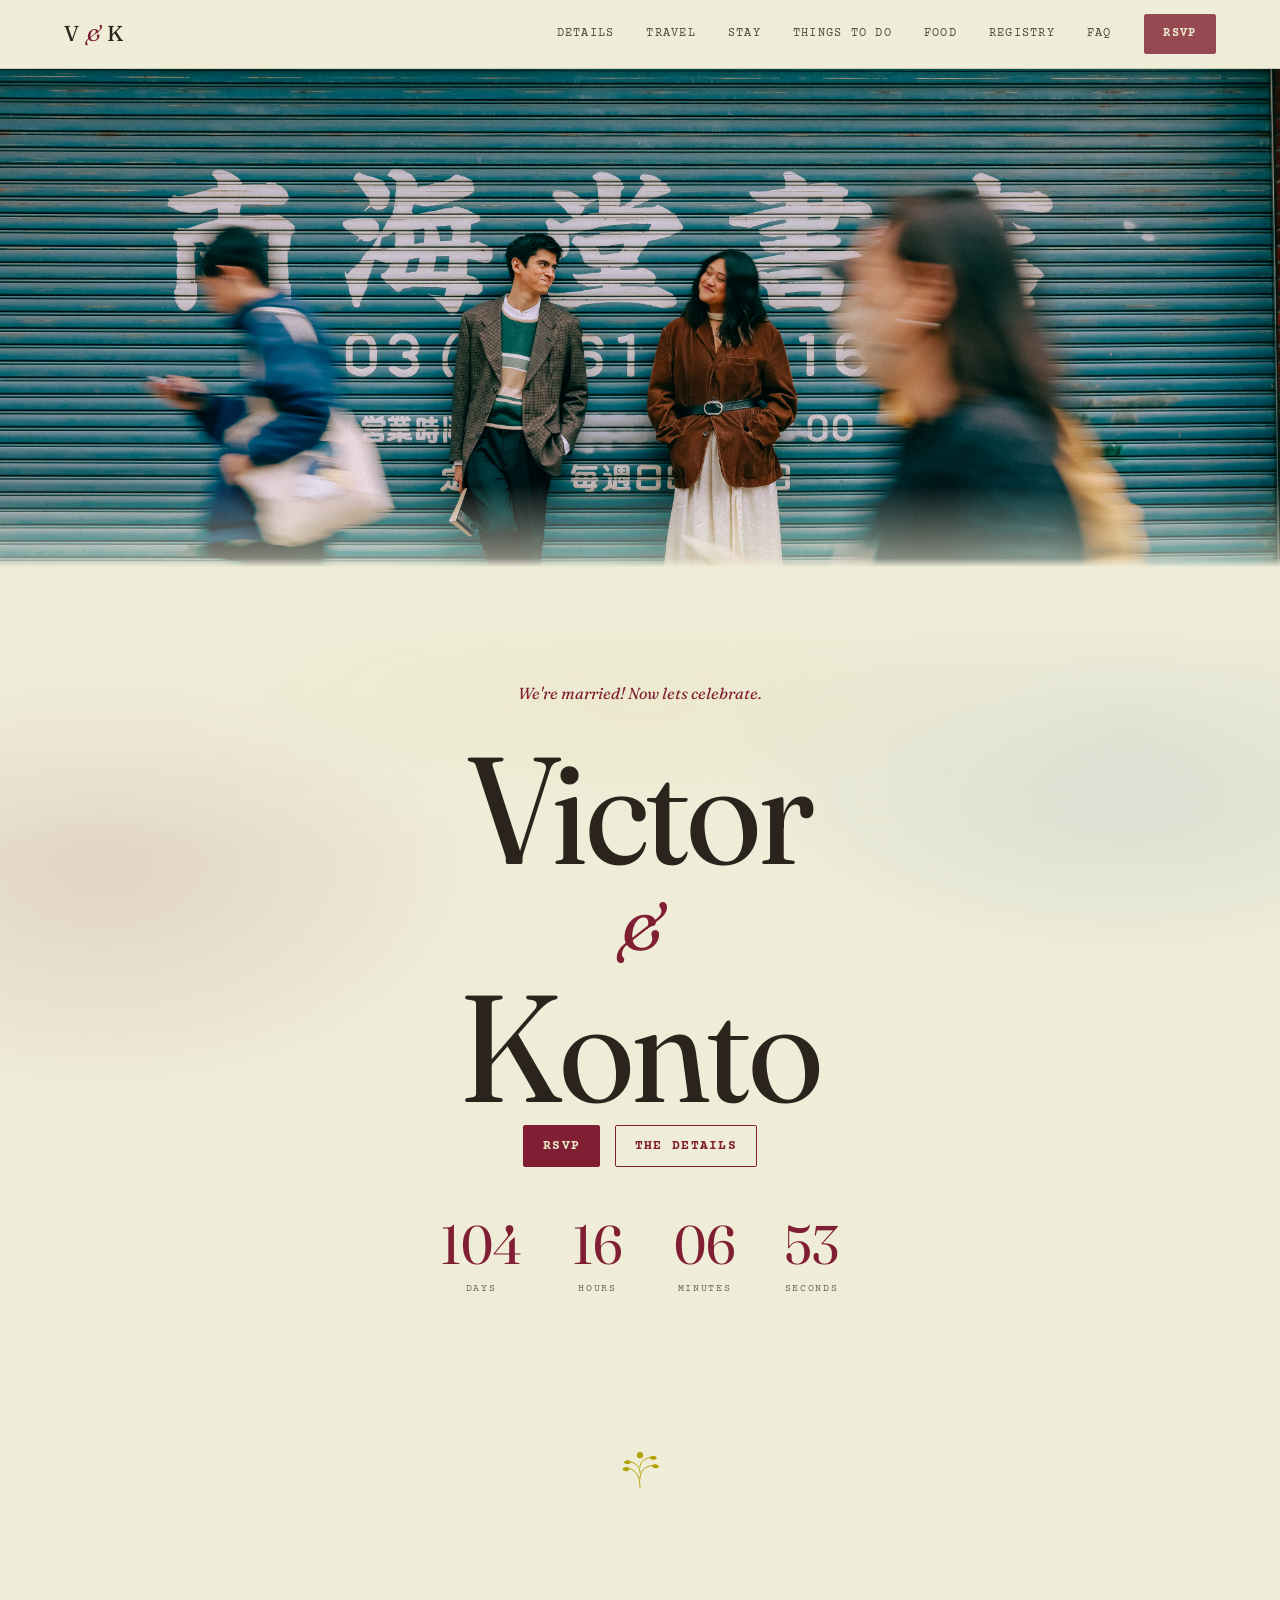
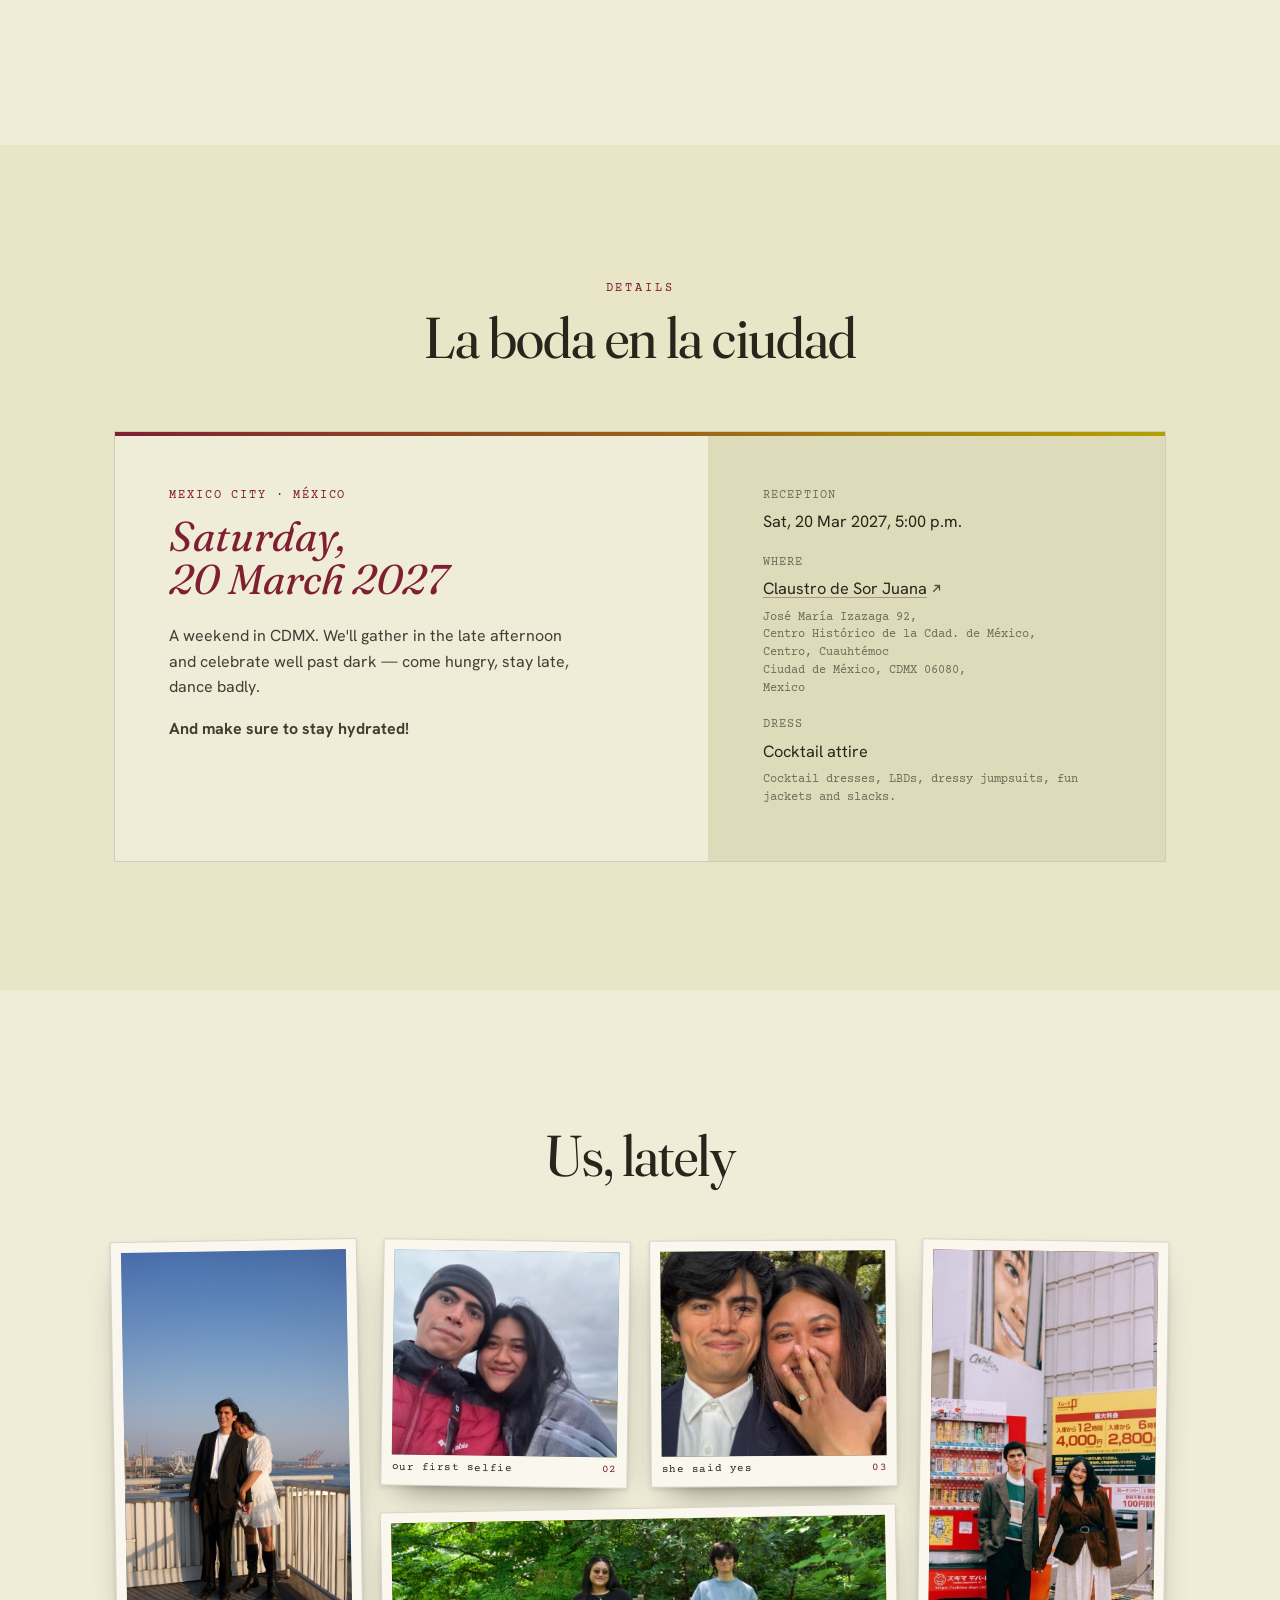
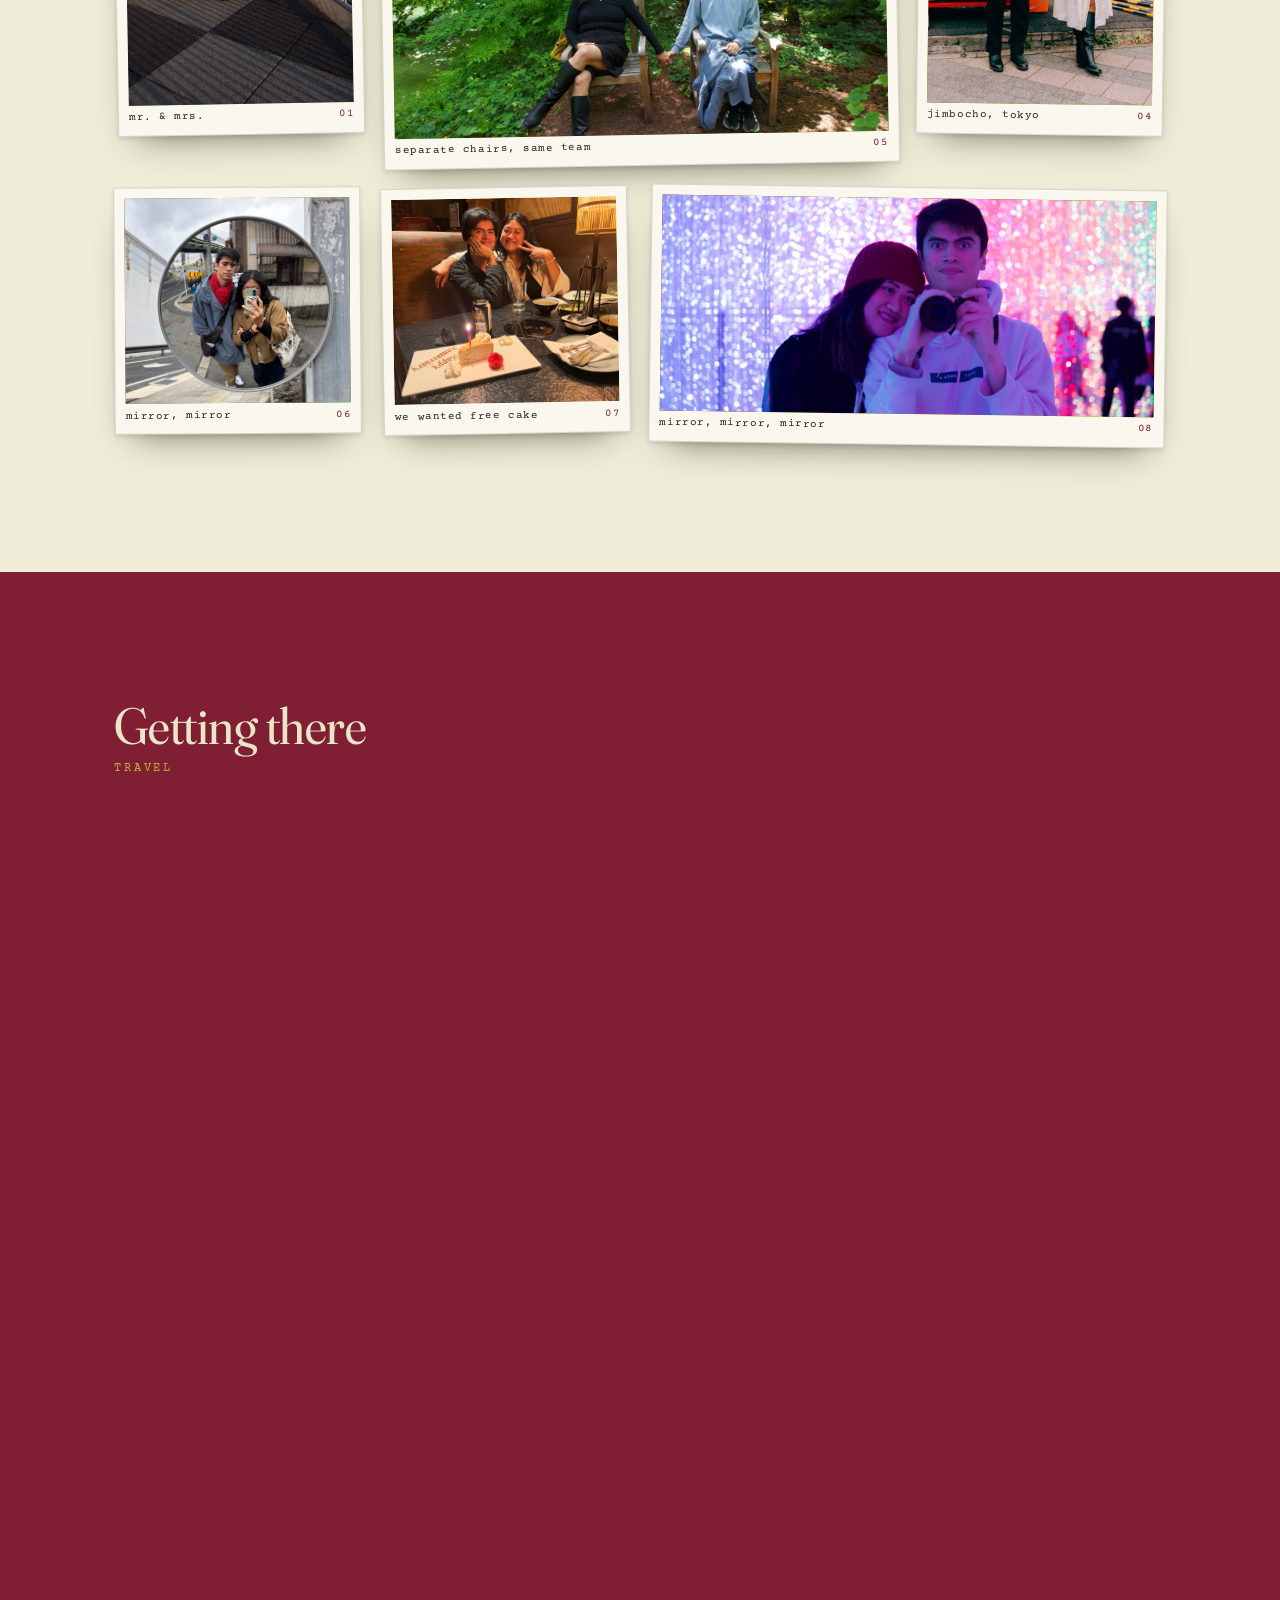
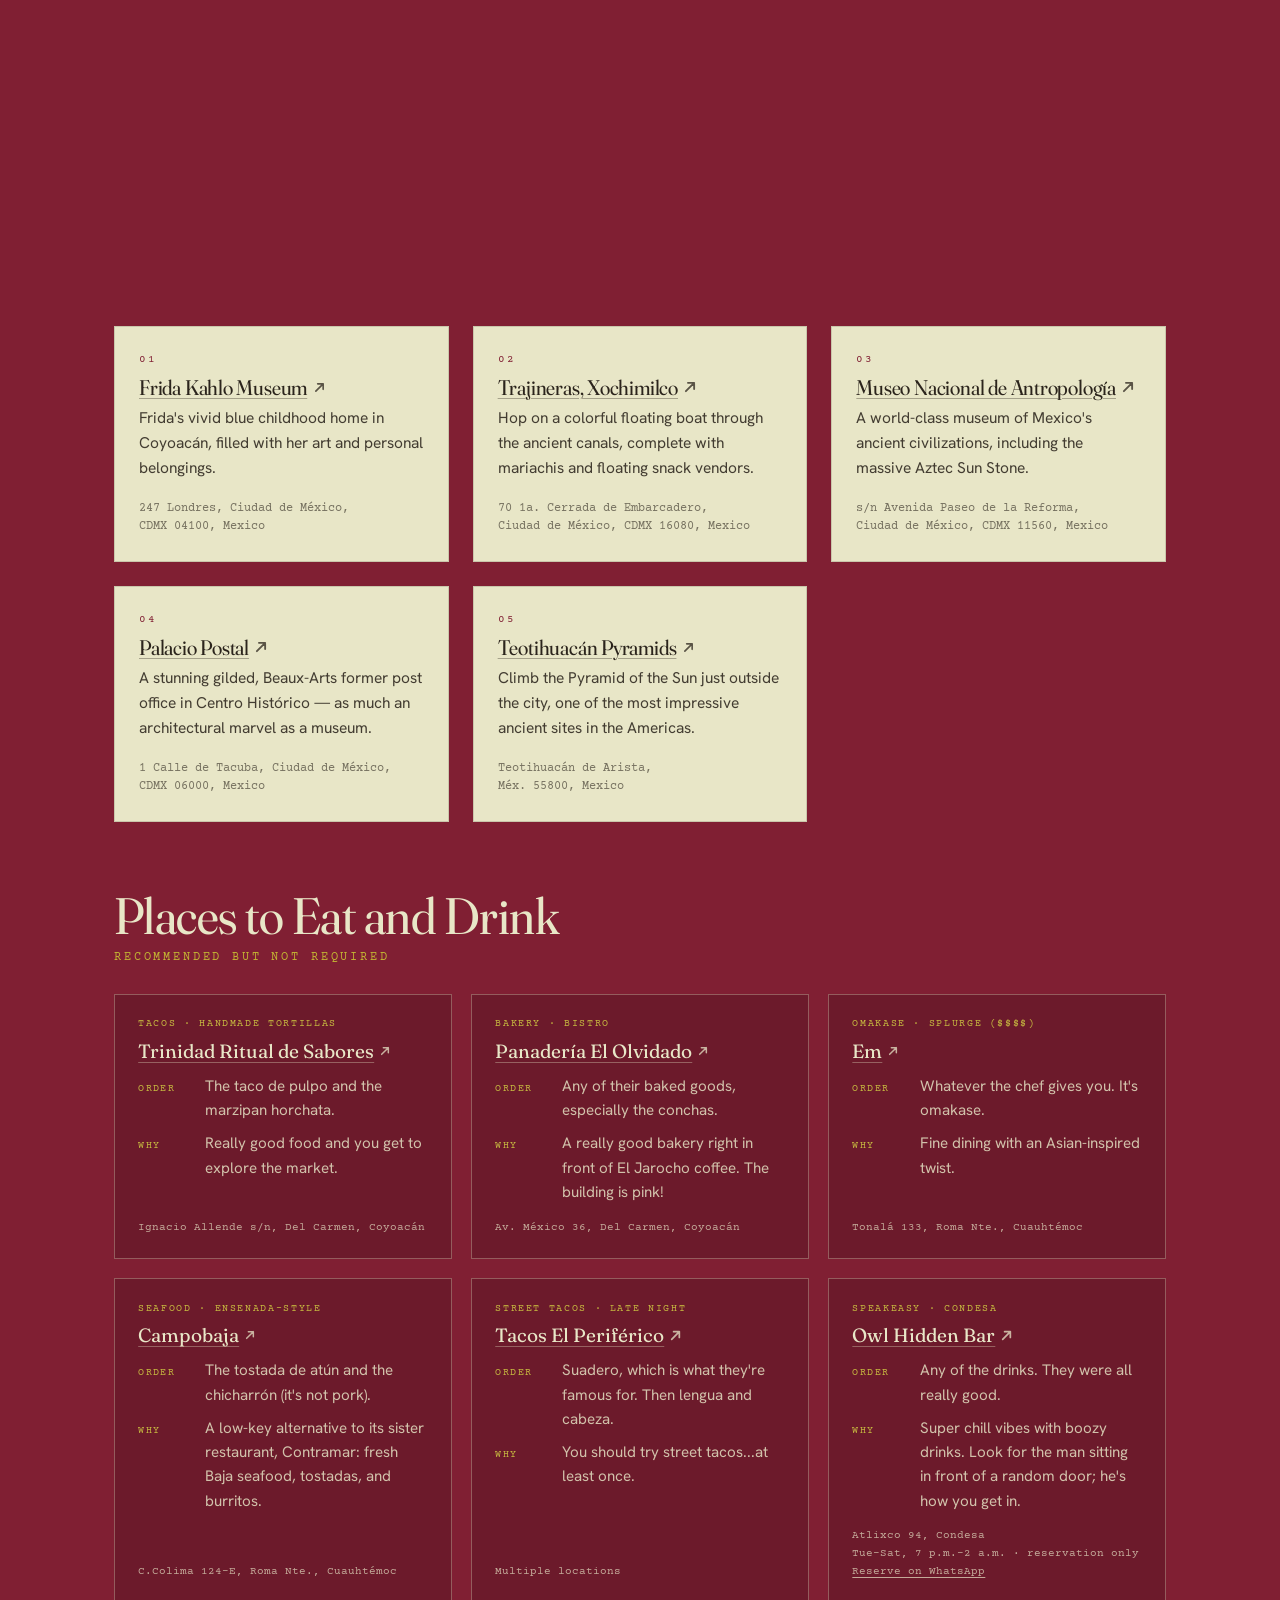
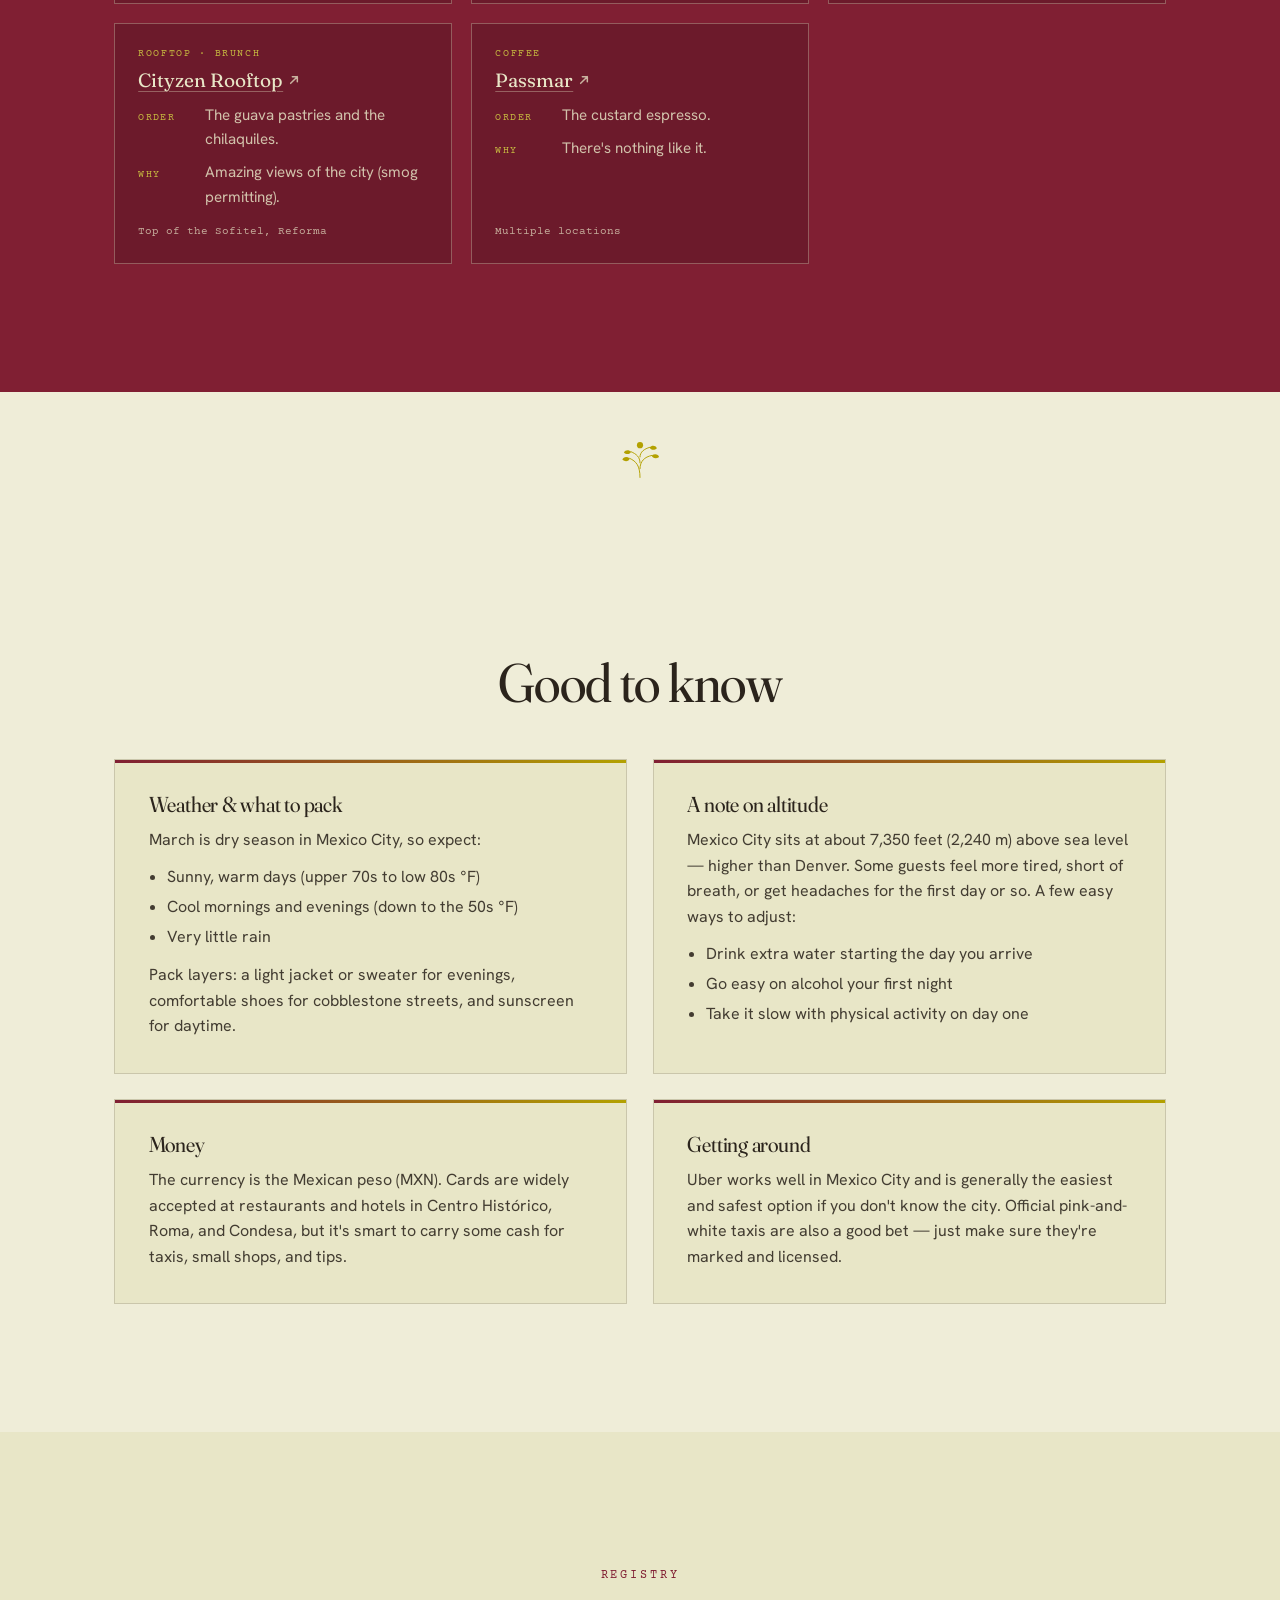
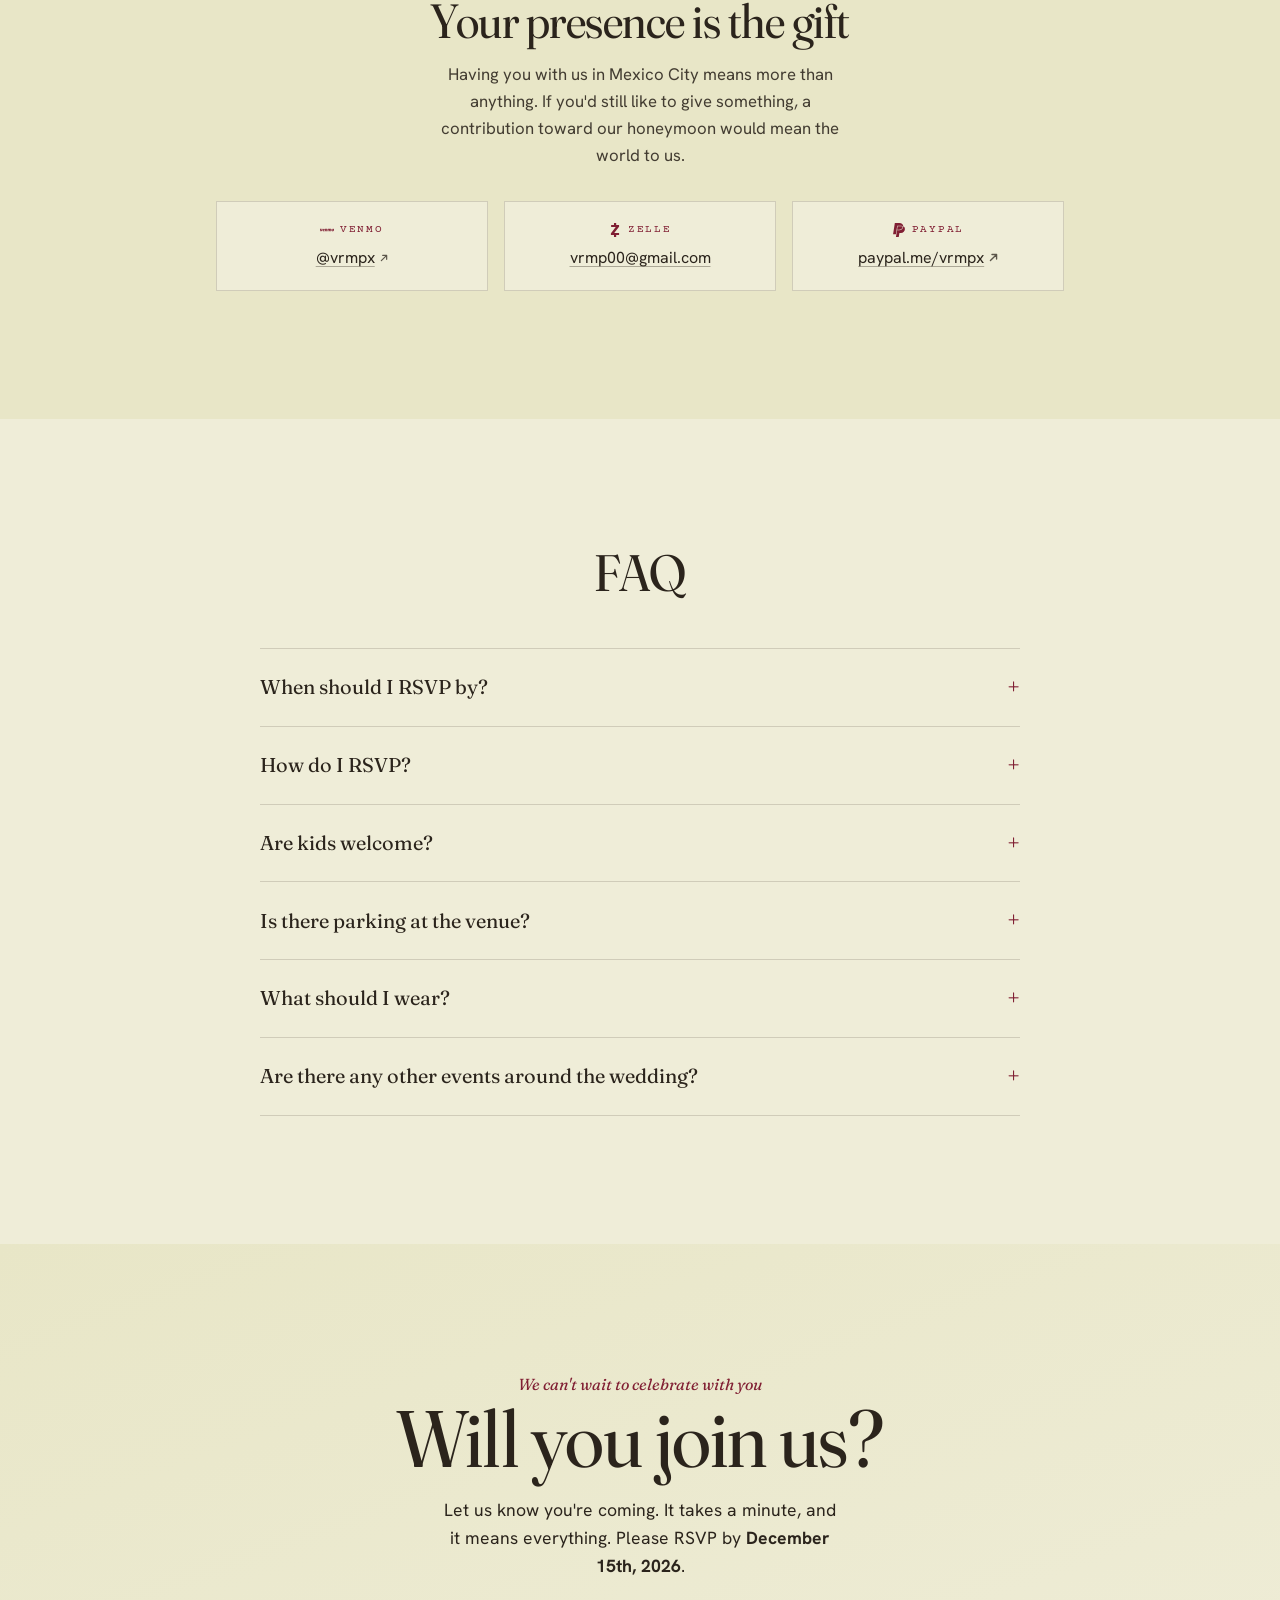
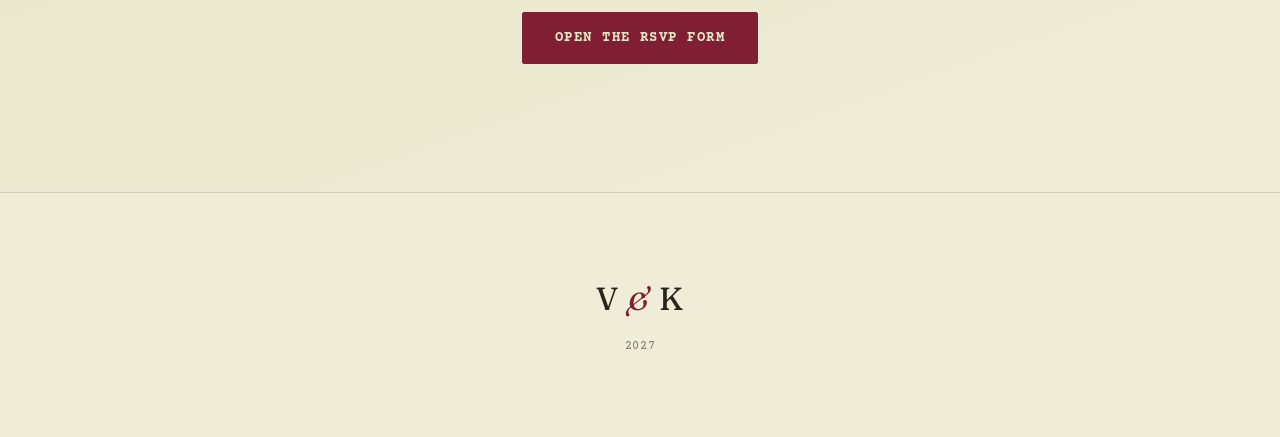
==== commit aaaa5877: "final fixes" ====
--- a/index.html
+++ b/index.html
@@ -380,7 +380,7 @@
         </article>
 
         <article class="hood eat">
-          <span class="tag">Omakase · splurge 🤑</span>
+          <span class="tag">Omakase · splurge ($$$$)</span>
           <h3><a href="https://itsemilia.rest/en" target="_blank" rel="noopener">Em</a></h3>
           <dl class="eat-notes">
             <div>
@@ -440,7 +440,8 @@
             </div>
             <div>
               <dt>Why</dt>
-              <dd>Super chill vibes. Look for the man sitting in front of the door; he's how you get in.</dd>
+              <dd>Super chill vibes with boozy drinks. Look for the man sitting in front of a random door; he's how you
+                get in.</dd>
             </div>
           </dl>
           <address class="where">Atlixco 94, Condesa<br>Tue–Sat, 7 p.m.–2 a.m. · reservation only<br><a
--- a/style.css
+++ b/style.css
@@ -646,6 +646,16 @@
   color: var(--amaranth);
 }
 
+@media (max-width: 719px) {
+  .grid figcaption {
+    display: none;
+  }
+
+  .grid figure {
+    padding: 8px;
+  }
+}
+
 /* ---------- TRAVEL (amaranth feature) ---------- */
 .stay {
   background: var(--amaranth);
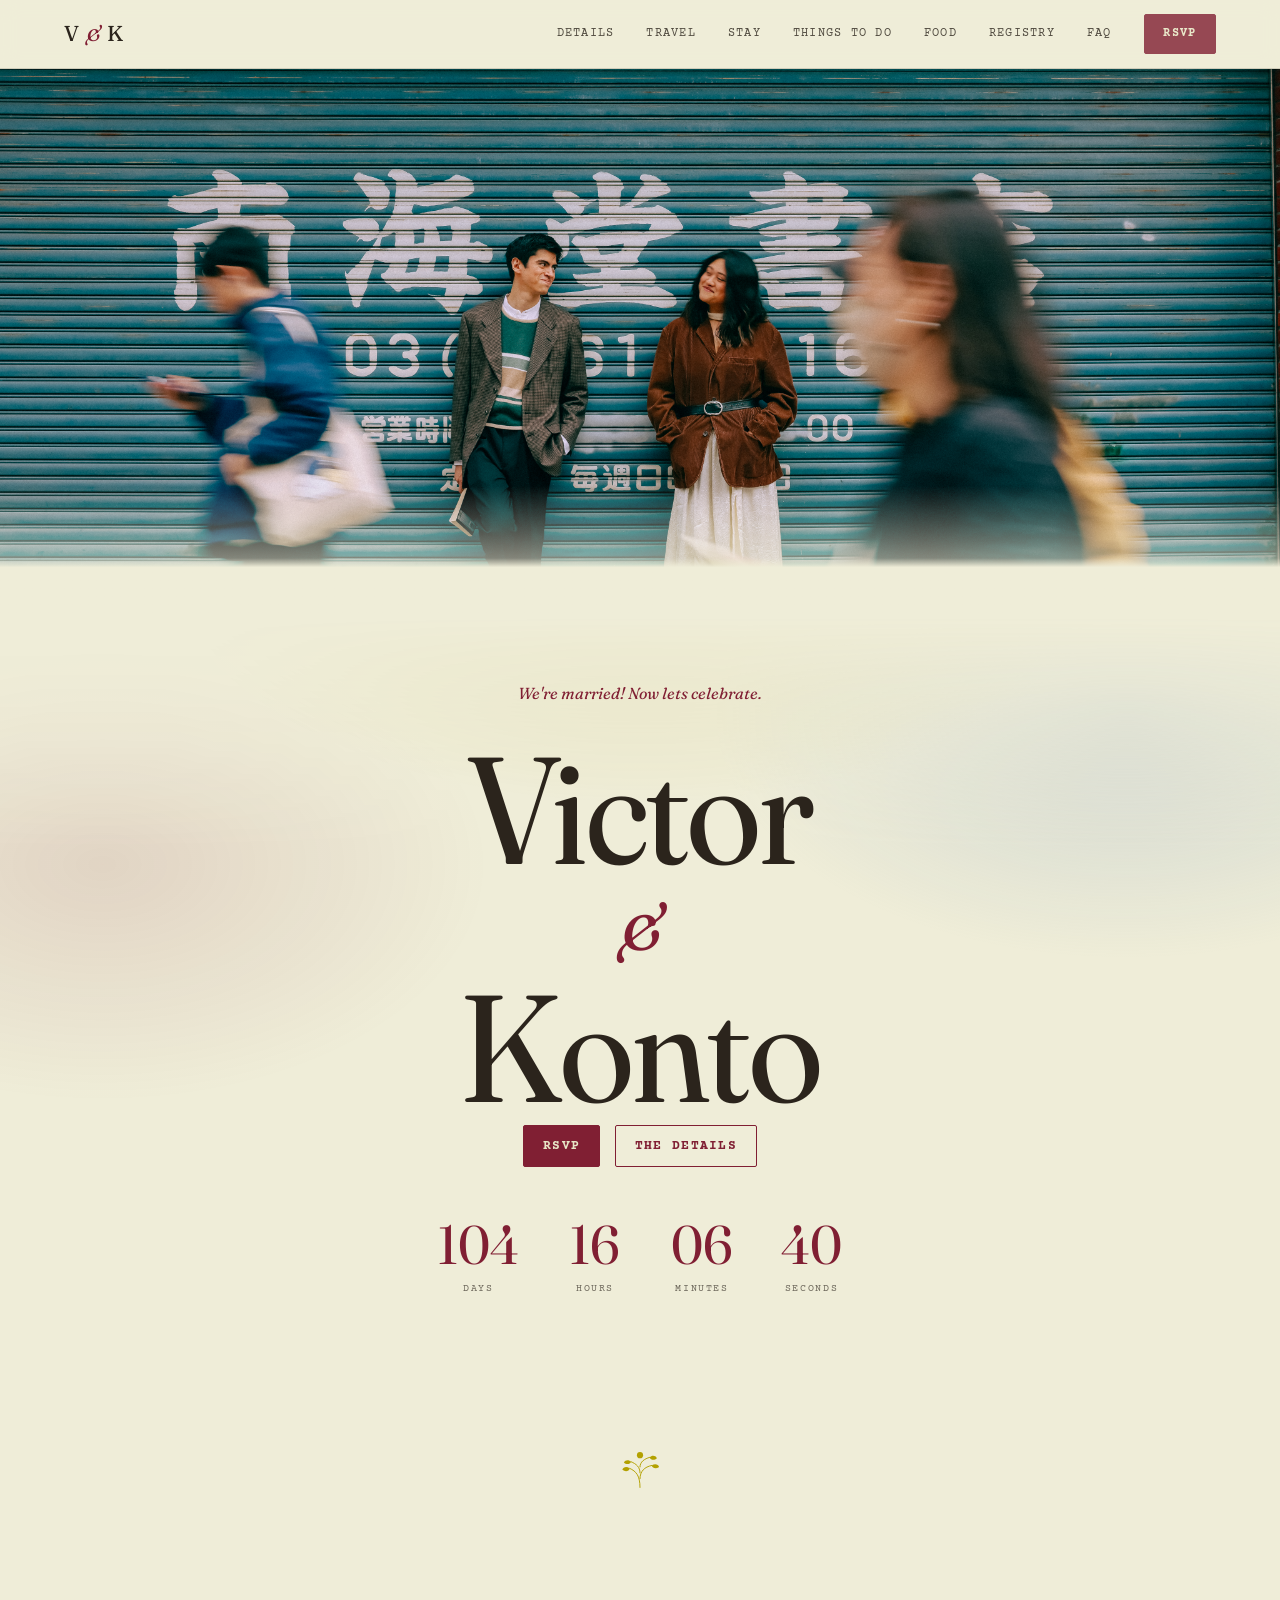
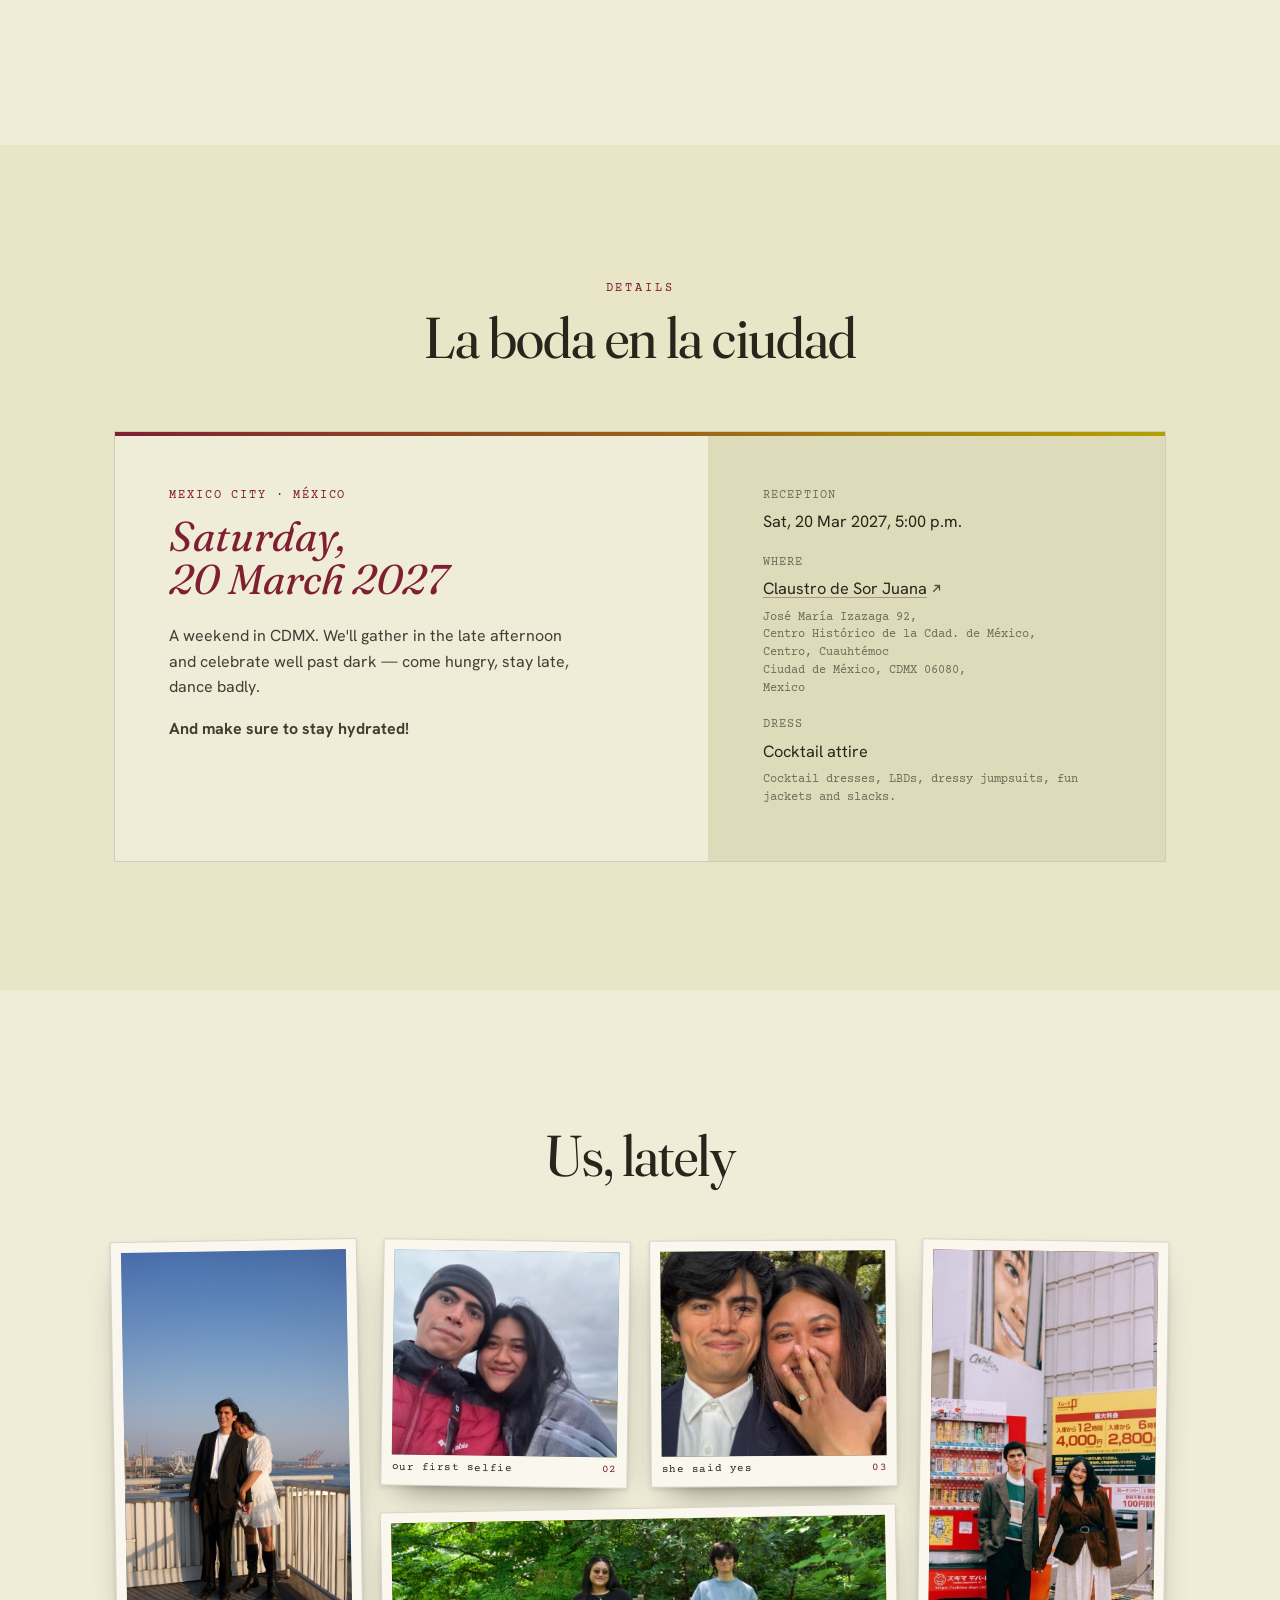
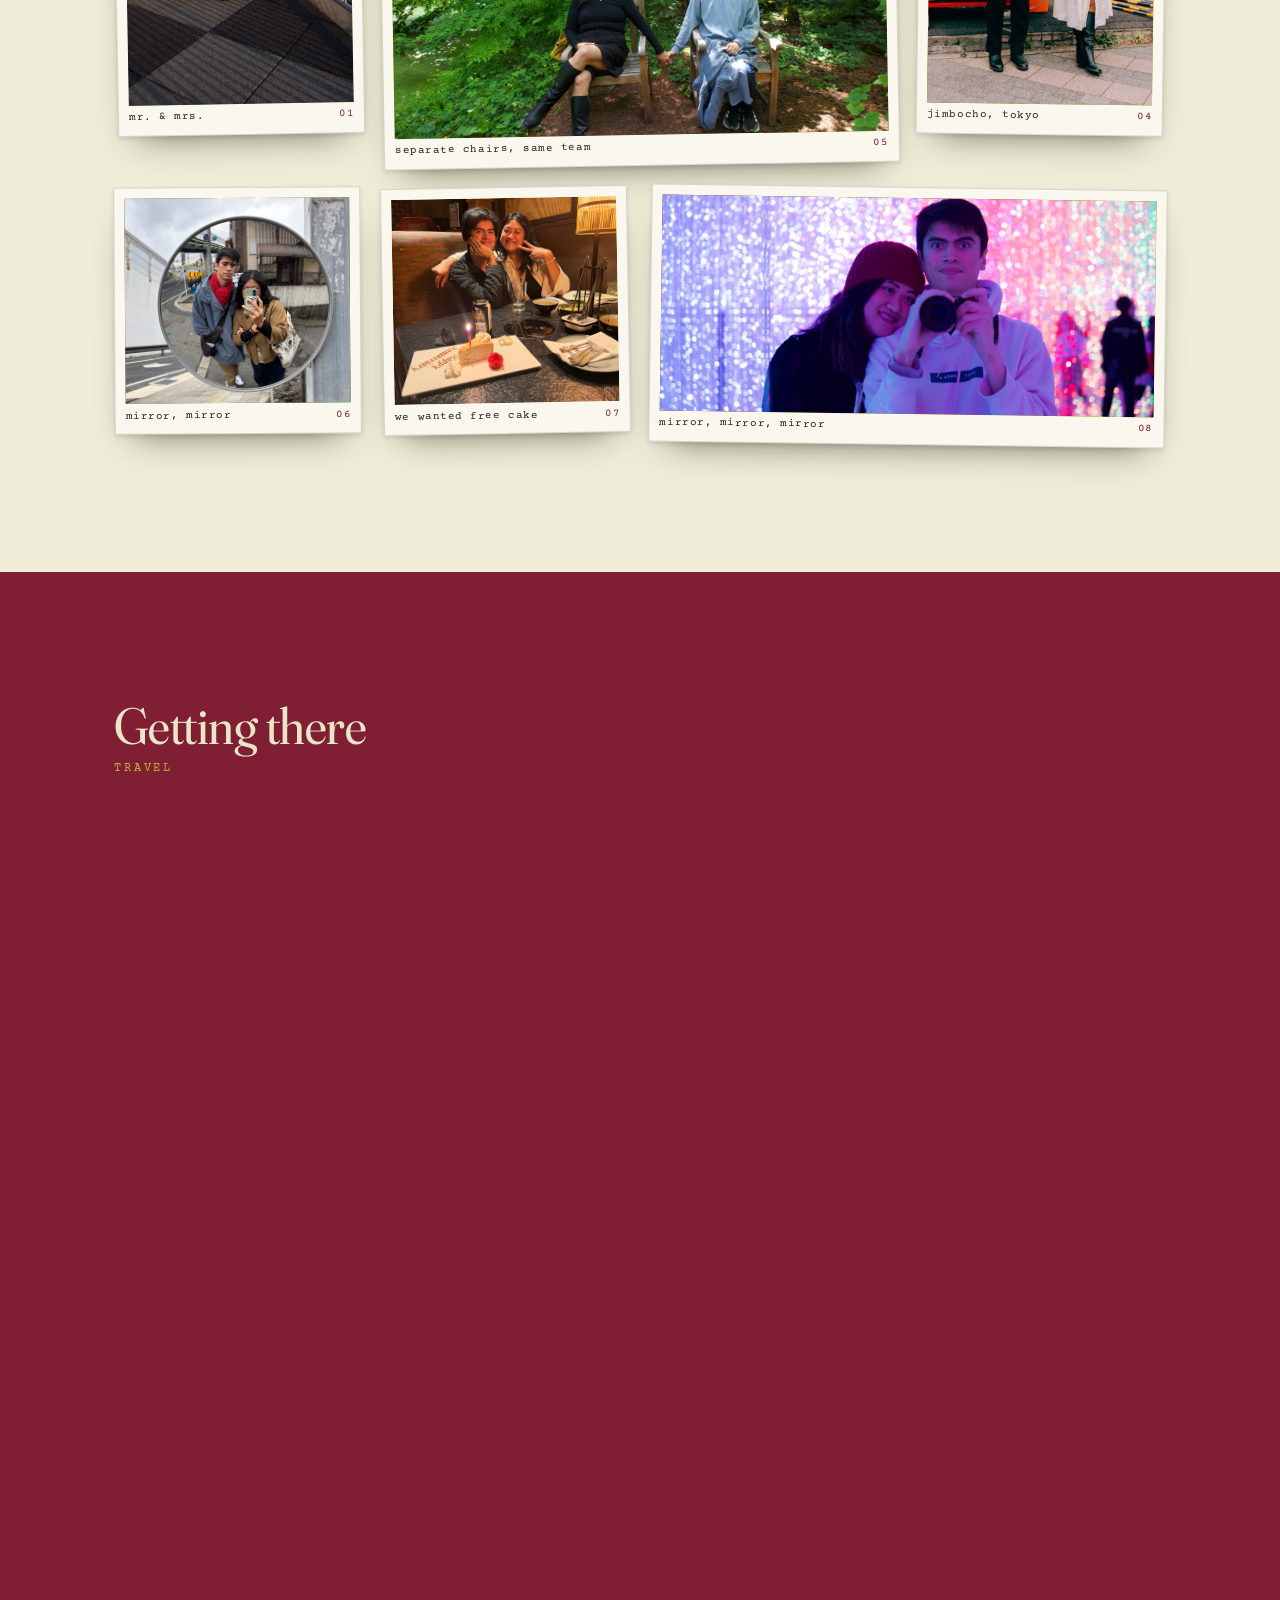
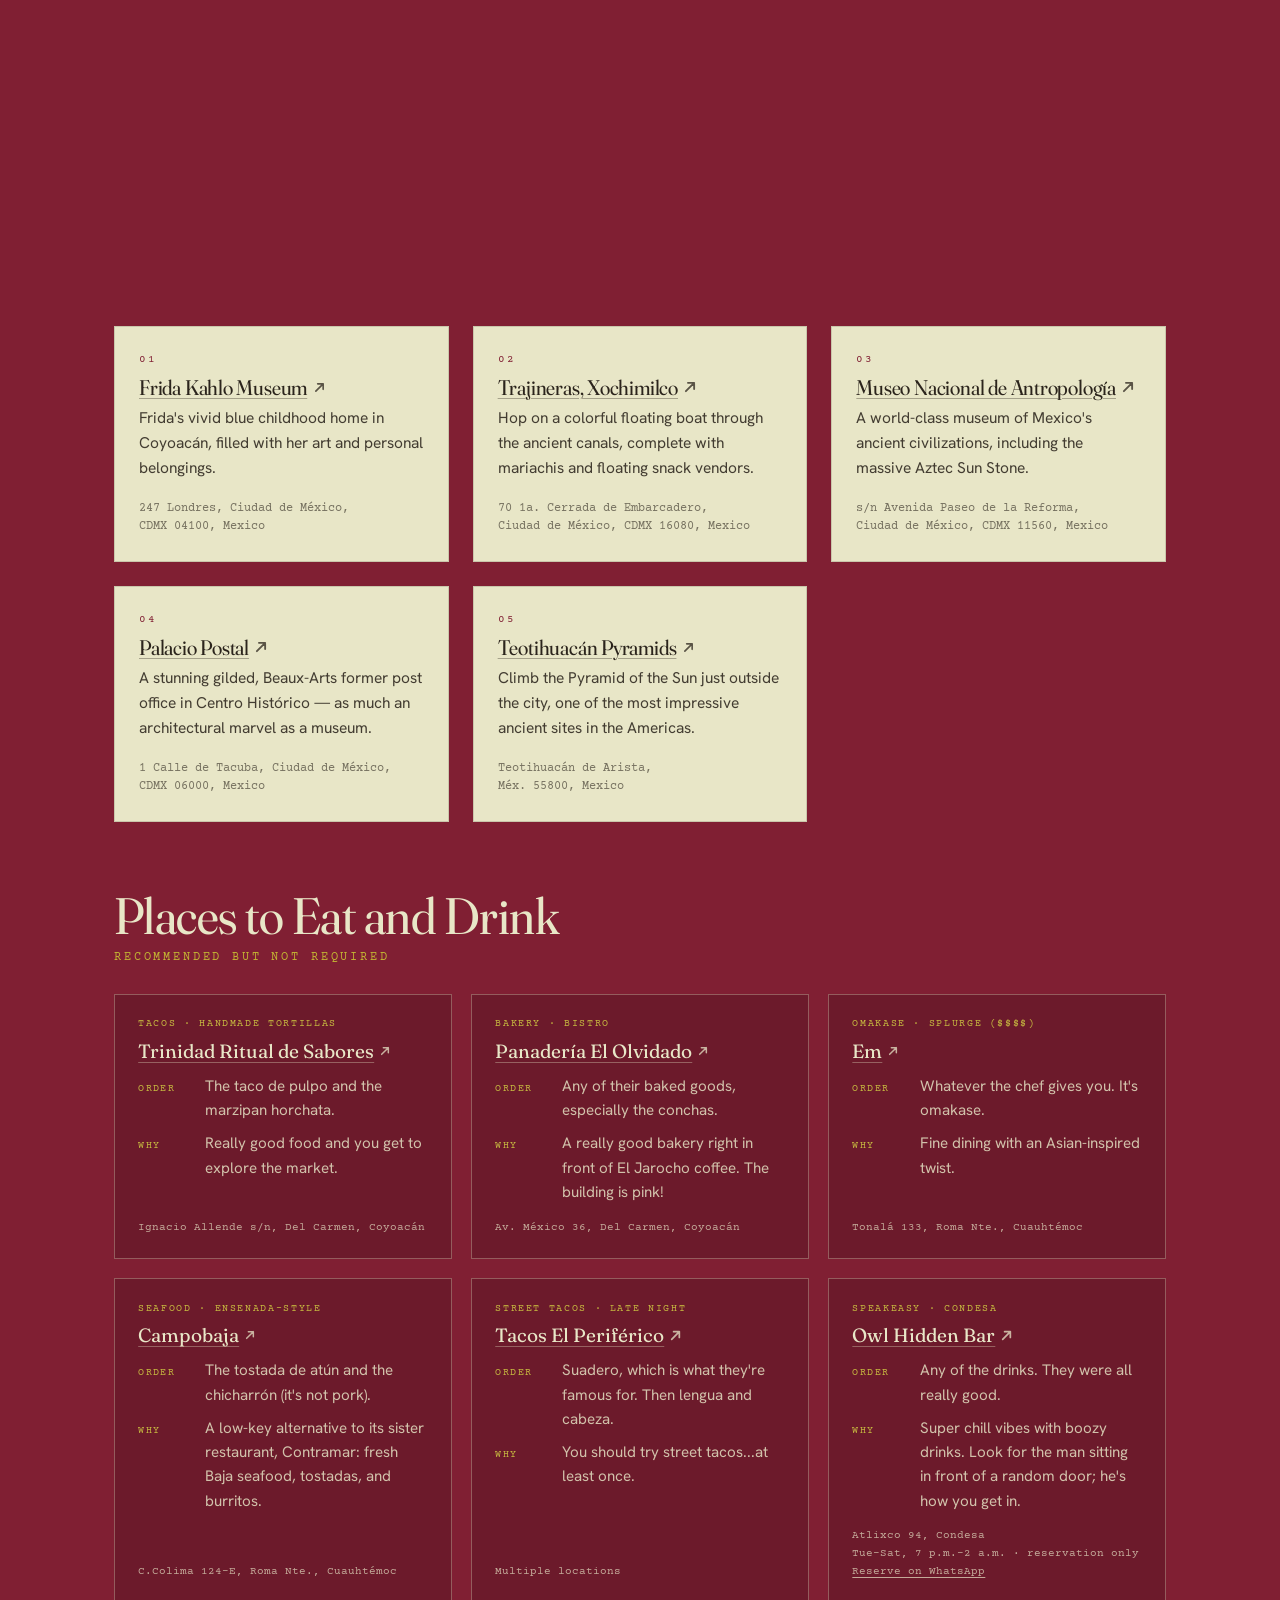
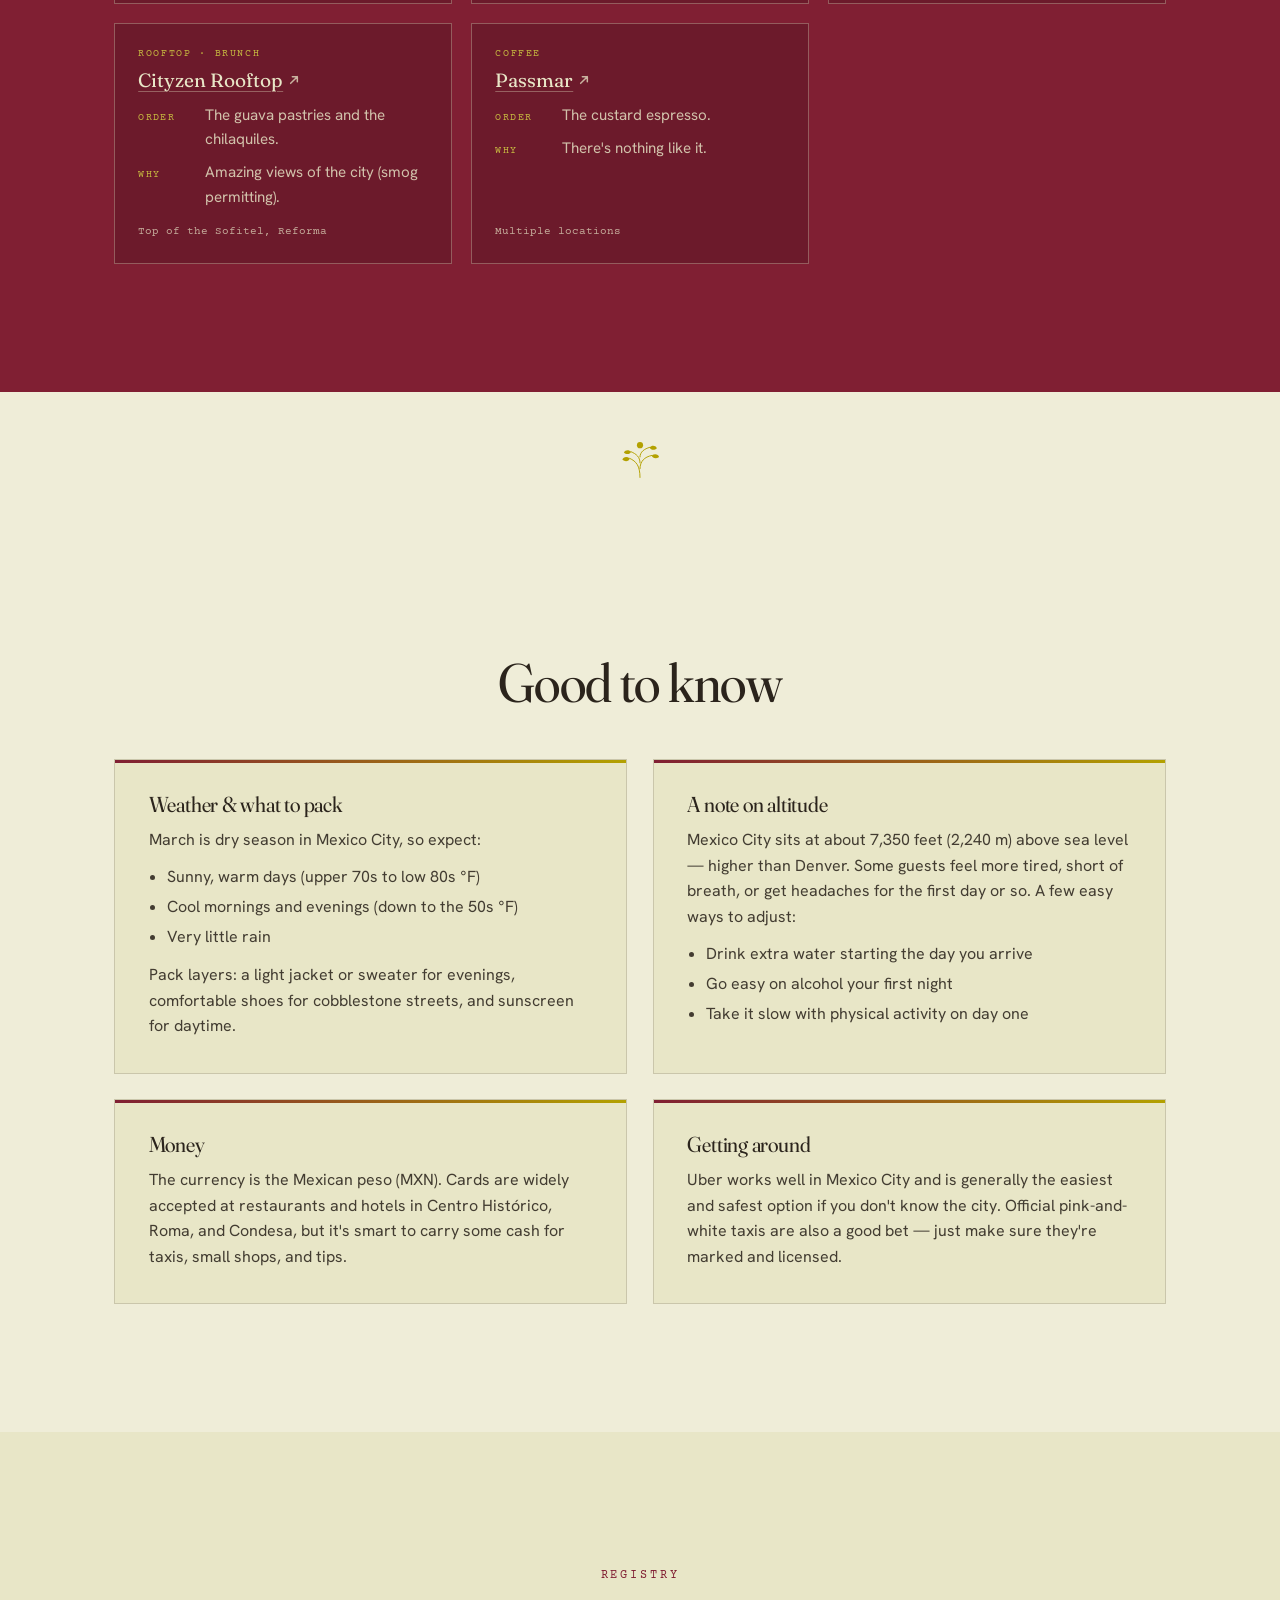
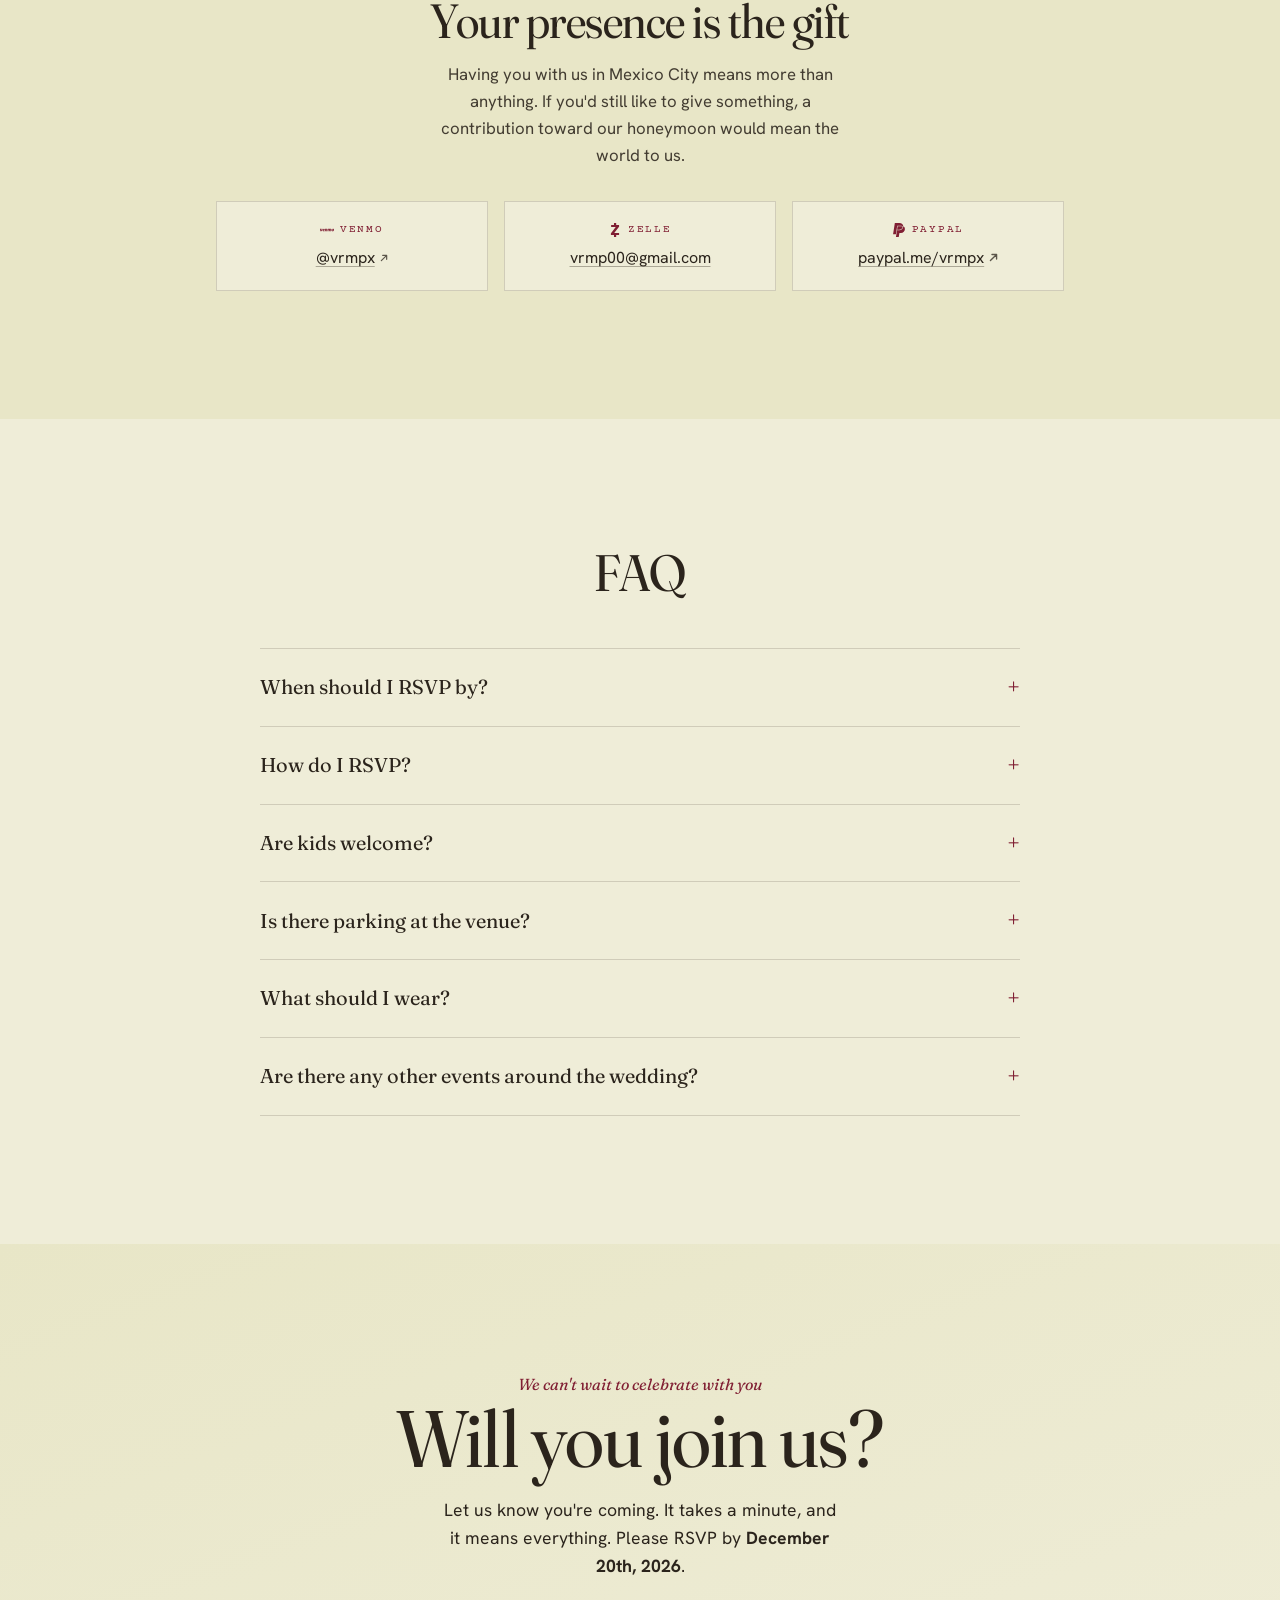
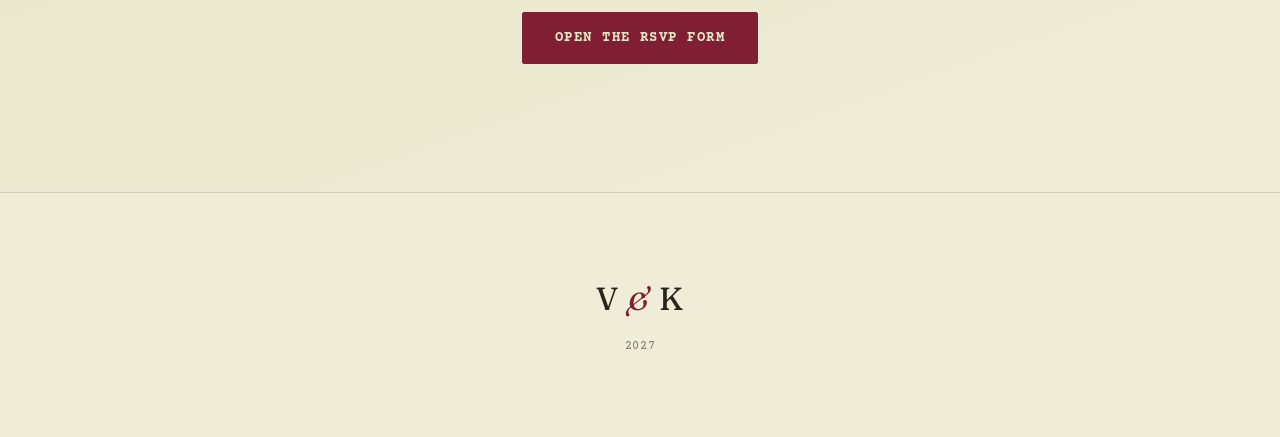
==== commit 01dfecc2: "updated rsvp date" ====
--- a/index.html
+++ b/index.html
@@ -584,7 +584,7 @@
       <!-- ✎ Edit questions/answers freely -->
       <details>
         <summary>When should I RSVP by?</summary>
-        <p>ASAP, and by <strong>December 15th, 2026</strong> at the latest. Sooner is always better.</p>
+        <p>ASAP, and by <strong>December 20th, 2026</strong> at the latest. Sooner is always better.</p>
       </details>
       <details>
         <summary>How do I RSVP?</summary>
@@ -617,7 +617,7 @@
     <div class="wrap">
       <span class="eyebrow">We can't wait to celebrate with you</span>
       <h2>Will you join us?</h2>
-      <p>Let us know you're coming. It takes a minute, and it means everything. Please RSVP by <strong>December 15th,
+      <p>Let us know you're coming. It takes a minute, and it means everything. Please RSVP by <strong>December 20th,
           2026</strong>.</p>
       <!-- ✎ RSVP_FORM_URL — paste your Google Form link here -->
       <a href="rsvp/" class="btn" target="_blank" rel="noopener">Open the RSVP form</a>
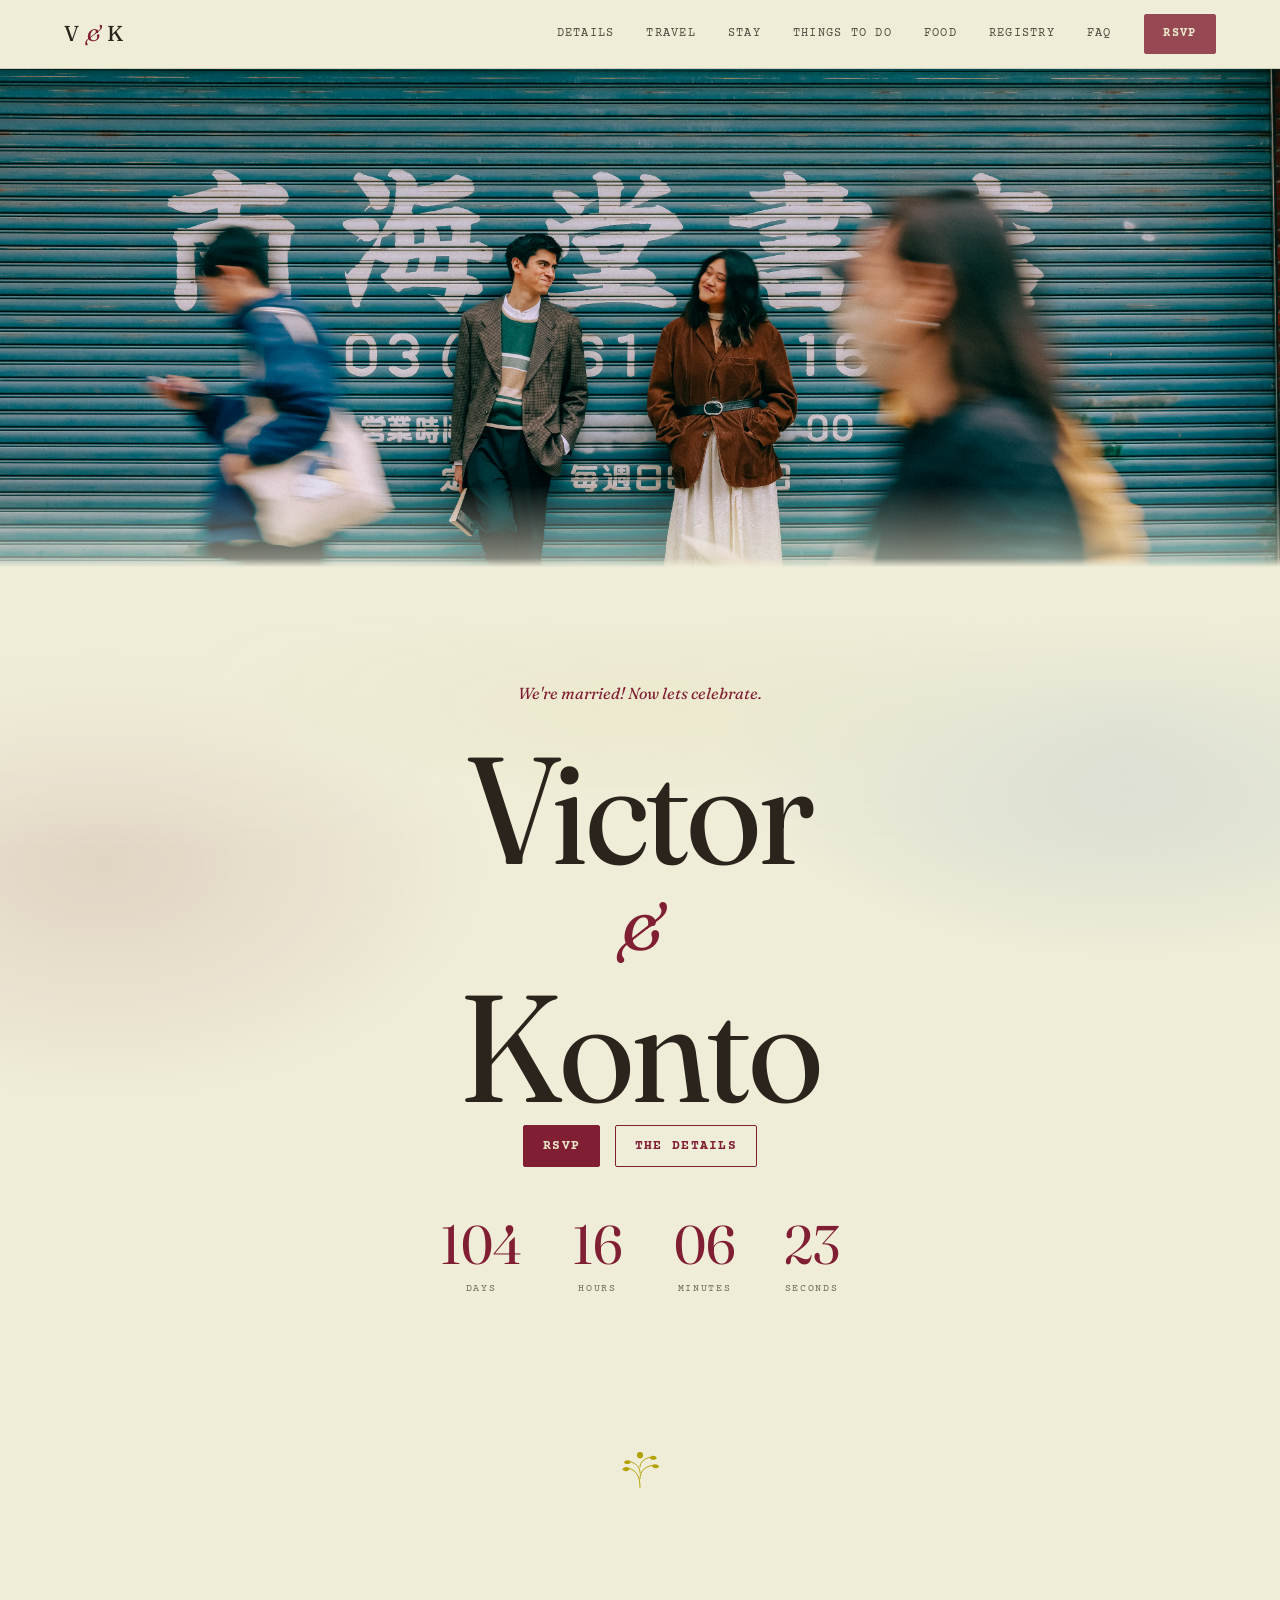
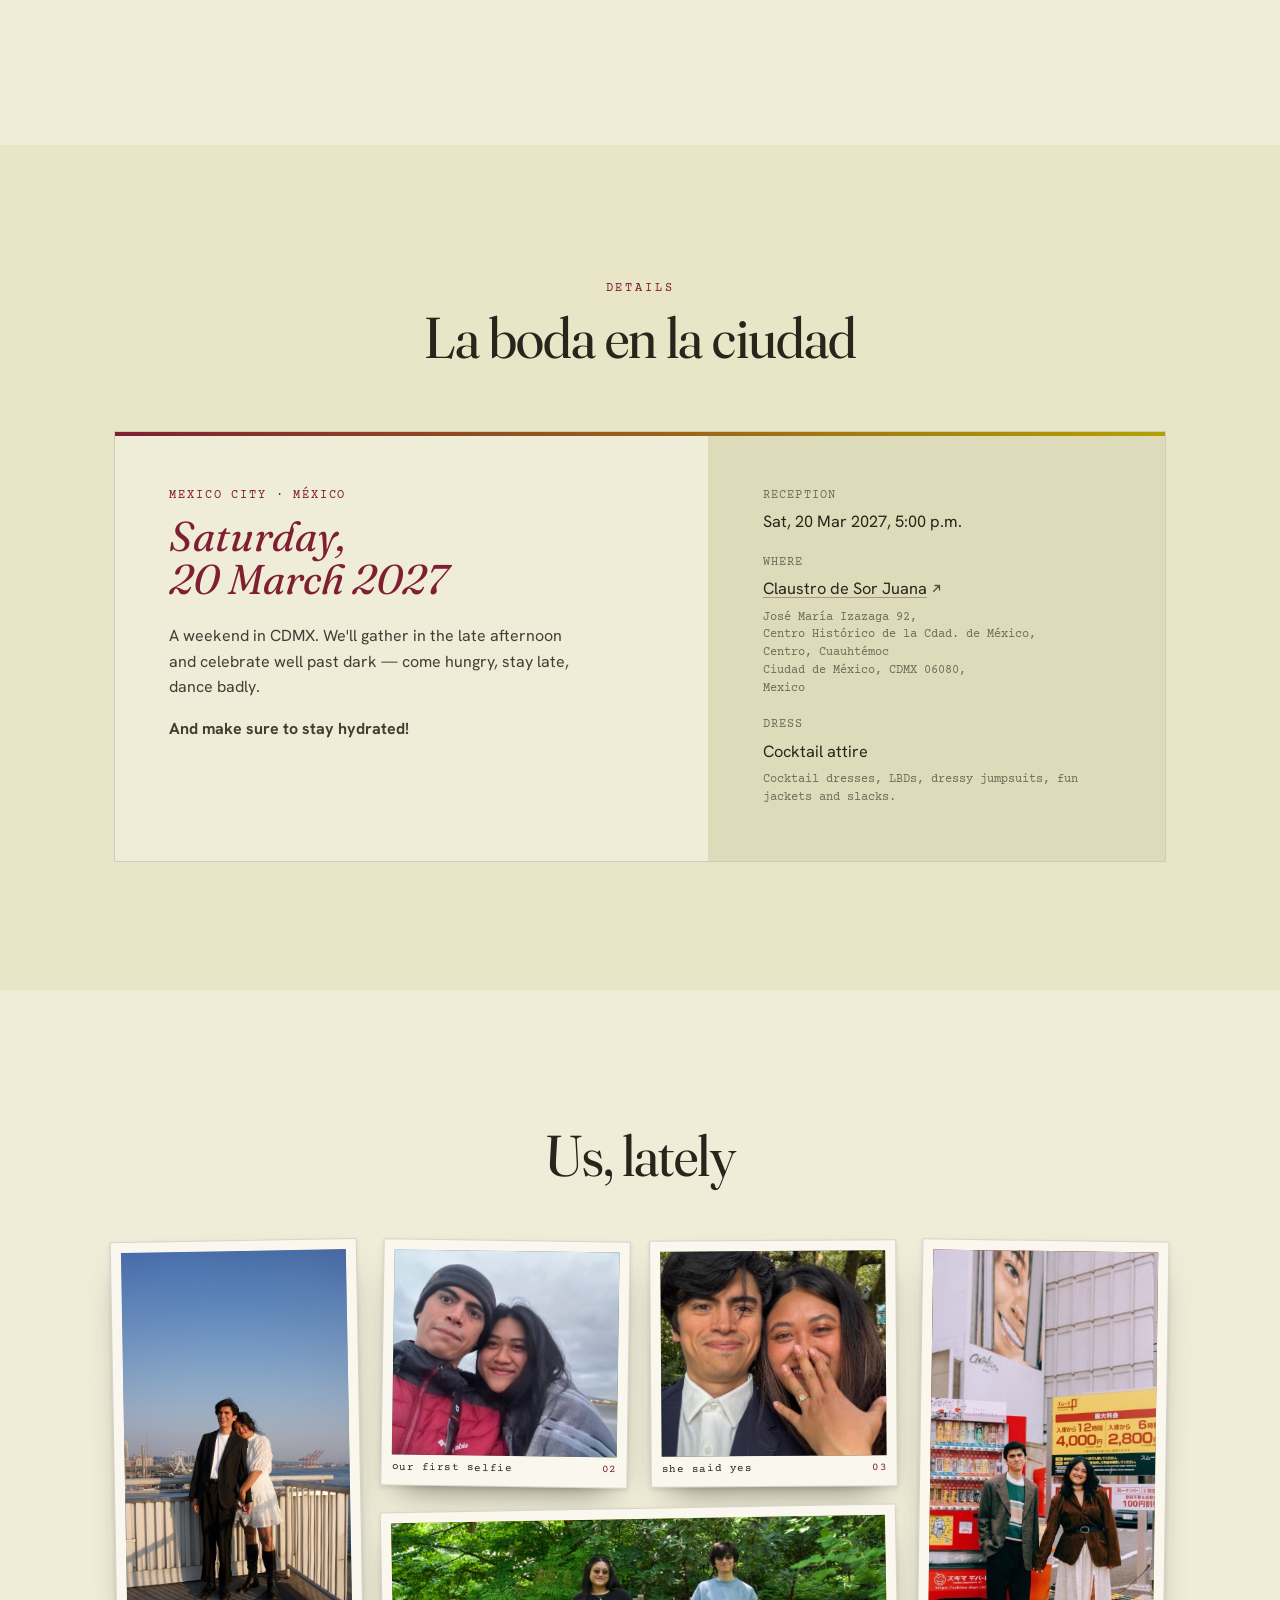
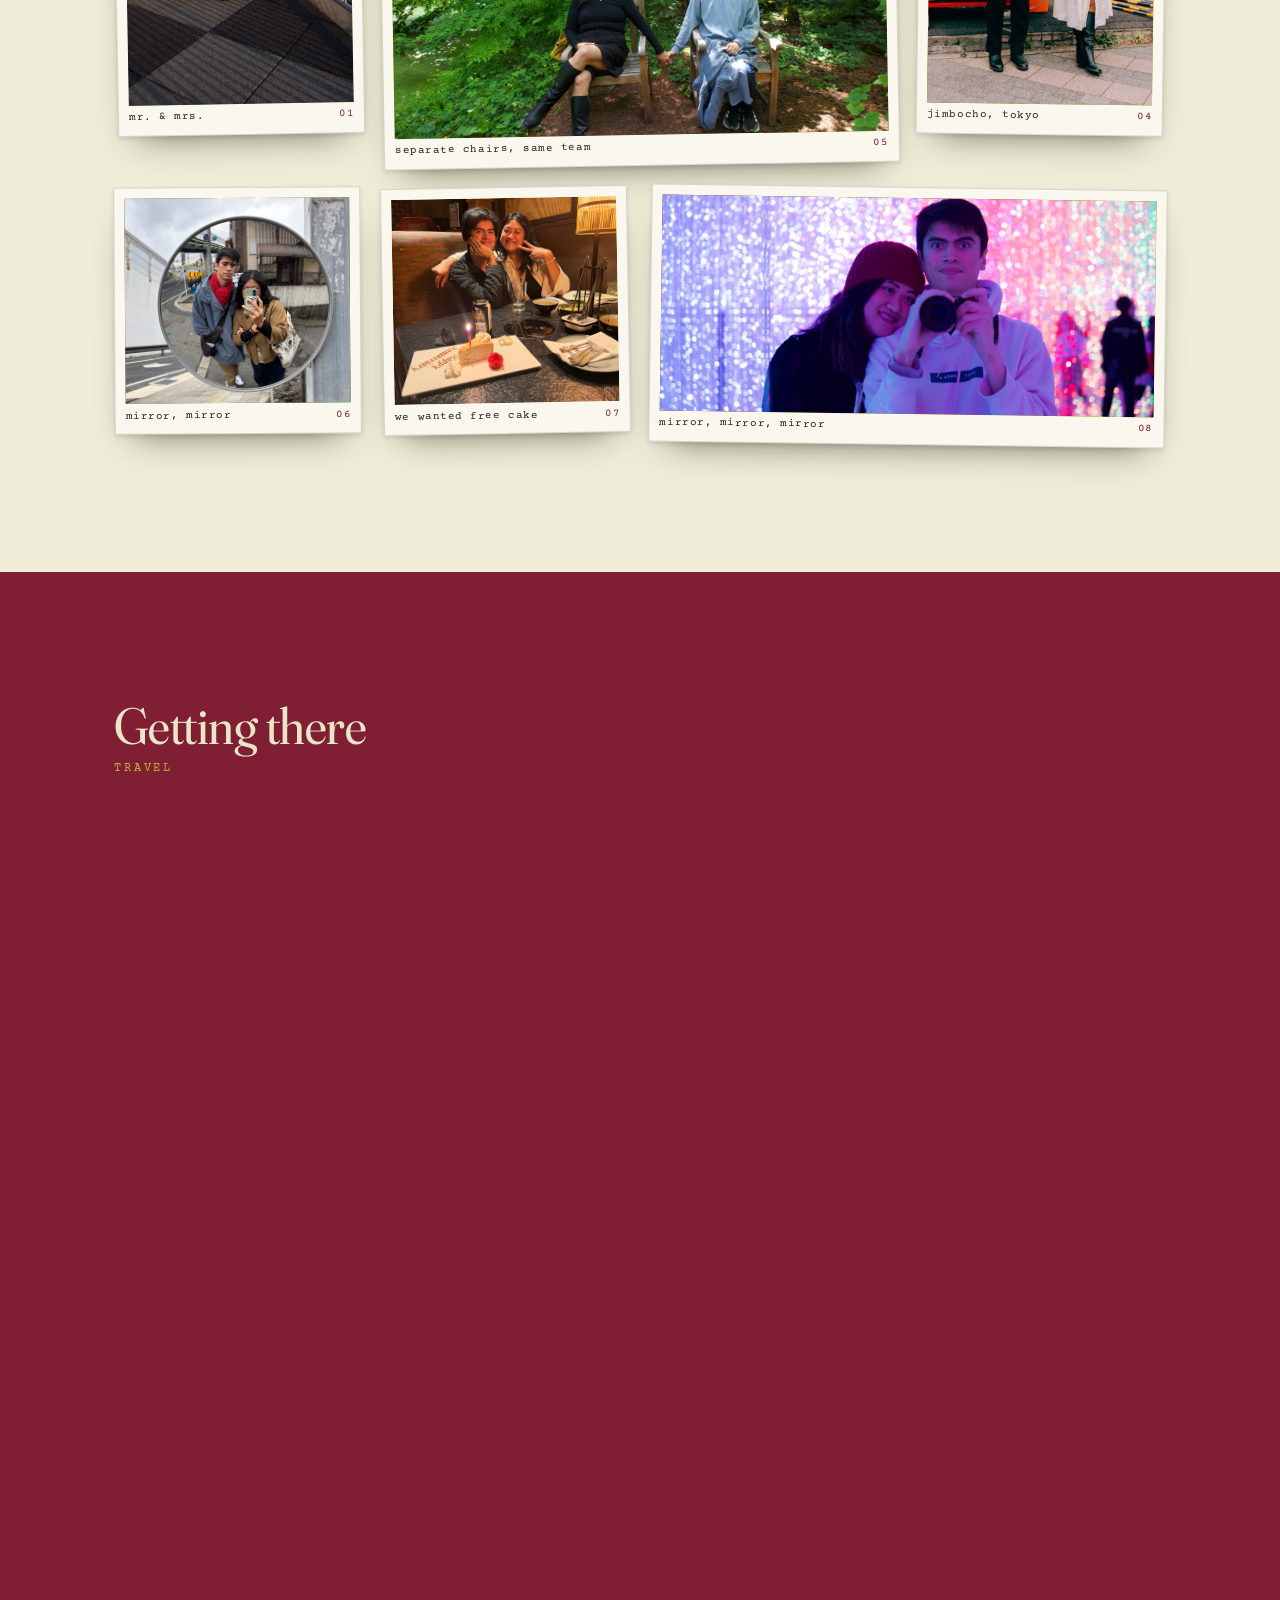
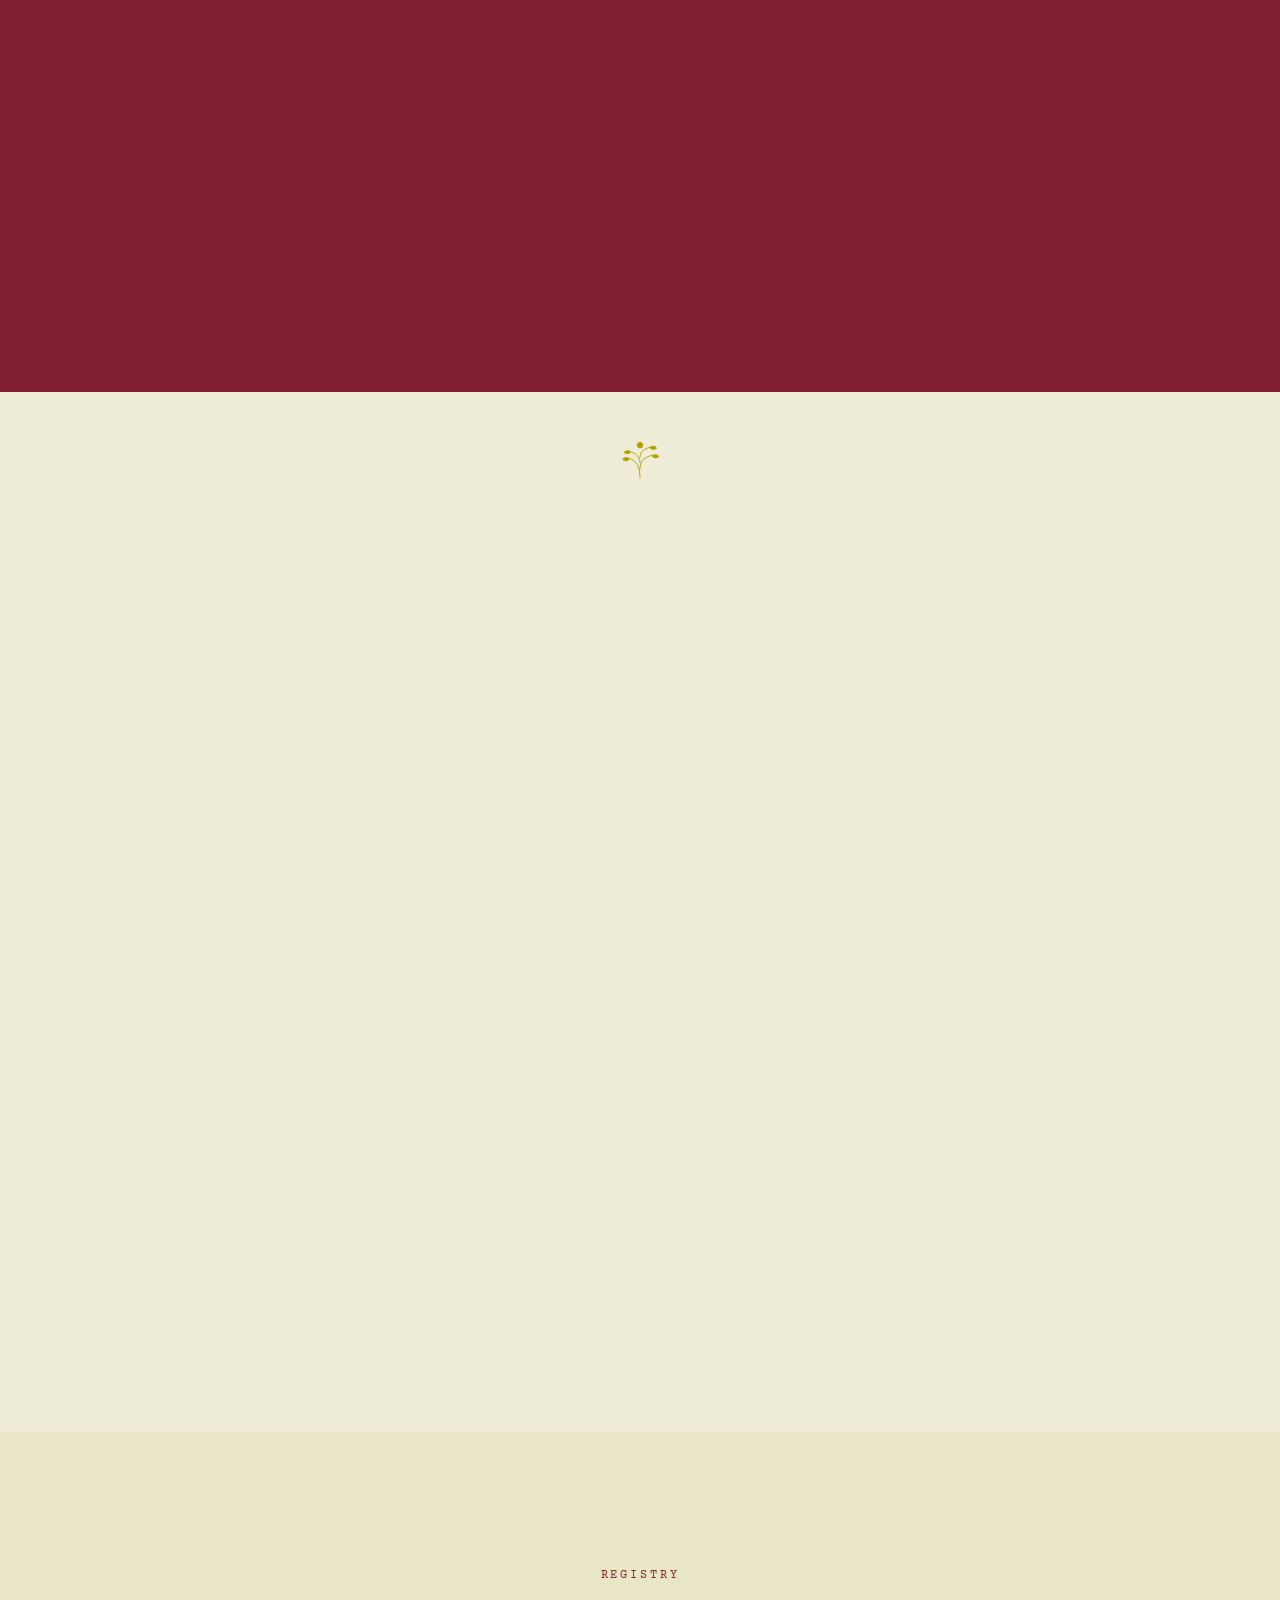
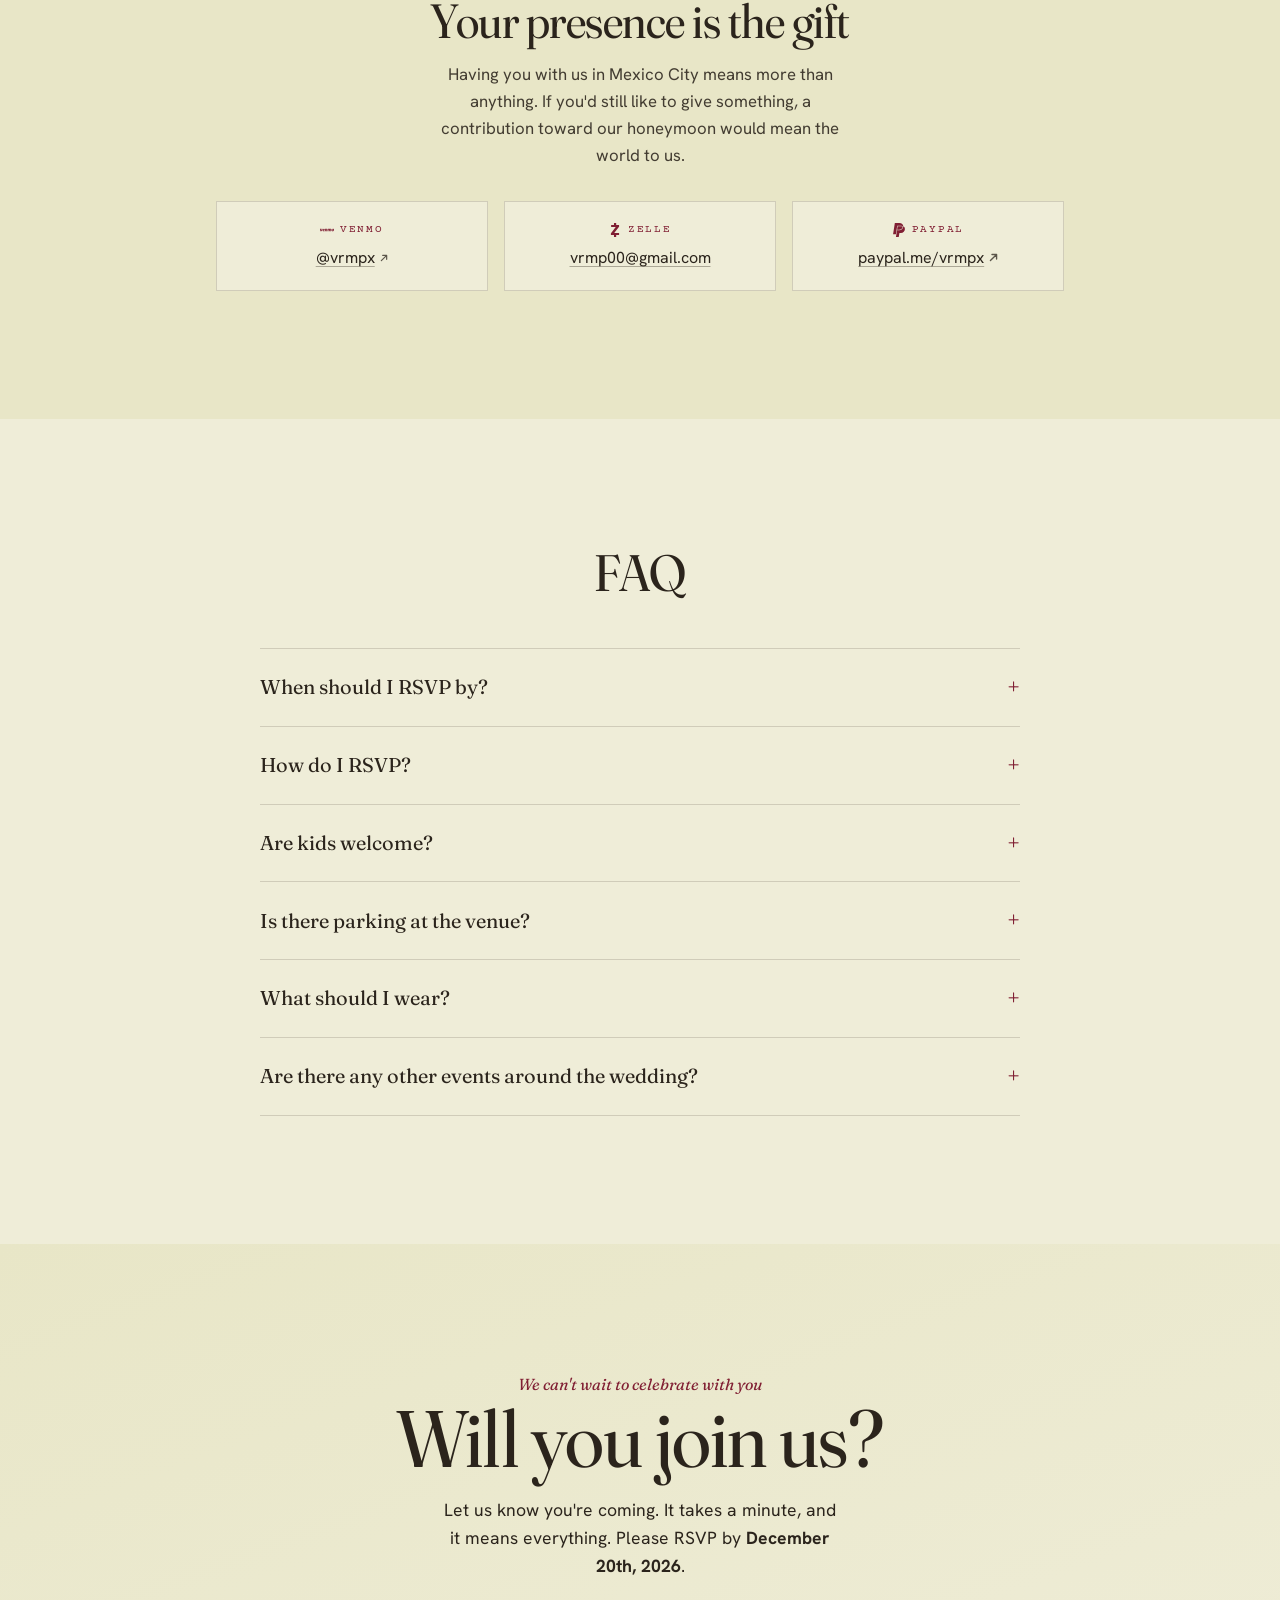
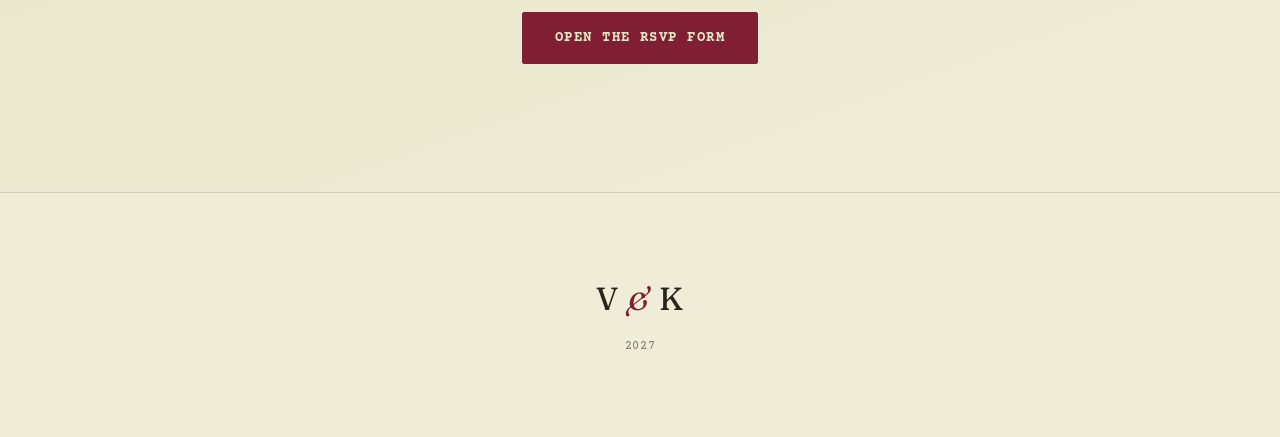
==== commit 138bfd71: "zoom in images" ====
--- a/index.html
+++ b/index.html
@@ -567,7 +567,7 @@
         </div>
         <div class="gift">
           <span class="gift-label">
-            <span class="gift-icon" style="--icon:url('Images/paypal.svg')" aria-hidden="true"></span>
+            <span class="gift-icon" style="--icon:url('images/paypal.svg')" aria-hidden="true"></span>
             PayPal
           </span>
           <!-- ✎ Your PayPal.me username -->
@@ -624,6 +624,17 @@
     </div>
   </section>
 
+  <!-- ================= LIGHTBOX ================= -->
+  <dialog class="lightbox" id="lightbox" aria-label="Photo viewer">
+    <button class="lb-btn lb-close" type="button" aria-label="Close">&times;</button>
+    <button class="lb-btn lb-prev" type="button" aria-label="Previous photo">&lsaquo;</button>
+    <figure>
+      <img alt="" />
+      <figcaption class="lb-cap"></figcaption>
+    </figure>
+    <button class="lb-btn lb-next" type="button" aria-label="Next photo">&rsaquo;</button>
+  </dialog>
+
   <footer class="foot">
     <div class="monogram">V <span style="color:var(--amaranth);font-style:italic">&amp;</span> K</div>
     <!-- ✎ Names + date -->
@@ -636,15 +647,15 @@
       var reduce = window.matchMedia('(prefers-reduced-motion: reduce)').matches;
       var els = document.querySelectorAll('.reveal');
       if (reduce || !('IntersectionObserver' in window)) {
-        els.forEach(function (el) { el.classList.add('in'); });
+        els.forEach(function (el) {el.classList.add('in');});
         return;
       }
       var io = new IntersectionObserver(function (entries) {
         entries.forEach(function (e) {
-          if (e.isIntersecting) { e.target.classList.add('in'); io.unobserve(e.target); }
+          if (e.isIntersecting) {e.target.classList.add('in'); io.unobserve(e.target);}
         });
-      }, { threshold: 0.12 });
-      els.forEach(function (el) { io.observe(el); });
+      }, {threshold: 0.12});
+      els.forEach(function (el) {io.observe(el);});
     })();
 
     /* ---------- Countdown ---------- */
@@ -657,10 +668,10 @@
         h = document.querySelector('[data-hours]'),
         m = document.querySelector('[data-mins]'),
         s = document.querySelector('[data-secs]');
-      function pad(n) { return String(n).padStart(2, '0'); }
+      function pad(n) {return String(n).padStart(2, '0');}
       function tick() {
         var diff = target - Date.now();
-        if (diff <= 0) { d.textContent = h.textContent = m.textContent = s.textContent = '00'; return; }
+        if (diff <= 0) {d.textContent = h.textContent = m.textContent = s.textContent = '00'; return;}
         d.textContent = Math.floor(diff / 86400000);
         h.textContent = pad(Math.floor(diff % 86400000 / 3600000));
         m.textContent = pad(Math.floor(diff % 3600000 / 60000));
@@ -674,10 +685,64 @@
       btn.addEventListener('click', function () {
         navigator.clipboard.writeText(btn.dataset.copy).then(function () {
           btn.textContent = 'Copied!';
-          setTimeout(function () { btn.textContent = original; }, 1500);
+          setTimeout(function () {btn.textContent = original;}, 1500);
         });
       });
     });
+    /* ---------- Lightbox ---------- */
+    (function () {
+      var lb = document.getElementById('lightbox');
+      if (!lb || typeof lb.showModal !== 'function') return;
+      var big = lb.querySelector('img'), cap = lb.querySelector('.lb-cap');
+      var prev = lb.querySelector('.lb-prev'), next = lb.querySelector('.lb-next');
+      // ✎ Which photos are zoomable — drop '.hero-banner img' to limit it to the gallery
+      var imgs = Array.from(document.querySelectorAll('.hero-banner img, .grid img'));
+      var list = [], i = 0;
+
+      function render() {
+        var img = list[i];
+        big.src = img.currentSrc || img.src;
+        big.alt = img.alt;
+        var fc = img.closest('figure').querySelector('figcaption span');
+        cap.textContent = fc ? fc.textContent : img.alt;
+      }
+      function open(img) {
+        list = imgs.filter(function (el) {return el.complete && el.naturalWidth > 0;});
+        i = Math.max(0, list.indexOf(img));
+        prev.hidden = next.hidden = list.length < 2;
+        render();
+        lb.showModal();
+      }
+      function step(d) {i = (i + d + list.length) % list.length; render();}
+
+      imgs.forEach(function (img) {
+        img.tabIndex = 0;
+        img.setAttribute('role', 'button');
+        img.addEventListener('click', function () {open(img);});
+        img.addEventListener('keydown', function (e) {
+          if (e.key === 'Enter' || e.key === ' ') {e.preventDefault(); open(img);}
+        });
+      });
+
+      lb.querySelector('.lb-close').addEventListener('click', function () {lb.close();});
+      prev.addEventListener('click', function () {step(-1);});
+      next.addEventListener('click', function () {step(1);});
+      lb.addEventListener('click', function (e) {if (e.target === lb) lb.close();}); // click outside
+      lb.addEventListener('keydown', function (e) {
+        if (e.key === 'ArrowLeft') step(-1);
+        if (e.key === 'ArrowRight') step(1);
+      });
+
+      // swipe on phones
+      var x0 = null;
+      lb.addEventListener('touchstart', function (e) {x0 = e.touches[0].clientX;}, {passive: true});
+      lb.addEventListener('touchend', function (e) {
+        if (x0 === null || list.length < 2) return;
+        var dx = e.changedTouches[0].clientX - x0;
+        if (Math.abs(dx) > 50) step(dx < 0 ? 1 : -1);
+        x0 = null;
+      });
+    })();
   </script>
 </body>
 
--- a/style.css
+++ b/style.css
@@ -1192,4 +1192,104 @@
   .grid img {
     transition: none;
   }
+}
+
+/* ---------- LIGHTBOX ---------- */
+.grid img,
+.hero-banner img {
+  cursor: zoom-in;
+}
+
+body:has(.lightbox[open]) {
+  overflow: hidden;
+}
+
+.lightbox {
+  width: 100vw;
+  height: 100vh;
+  max-width: none;
+  max-height: none;
+  margin: 0;
+  padding: 0;
+  border: 0;
+  background: transparent;
+}
+
+.lightbox[open] {
+  display: grid;
+  place-items: center;
+}
+
+.lightbox::backdrop {
+  background: rgba(20, 16, 12, .92);
+}
+
+.lightbox figure {
+  margin: 0;
+  display: grid;
+  justify-items: center;
+  gap: 0.8rem;
+}
+
+.lightbox img {
+  display: block;
+  max-width: 92vw;
+  max-height: 84vh;
+  object-fit: contain;
+  border: 8px solid #FAF7EE;
+  box-shadow: 0 24px 60px -20px rgba(0, 0, 0, .8);
+}
+
+.lb-cap {
+  font-family: var(--mono);
+  font-size: 0.75rem;
+  letter-spacing: 0.08em;
+  color: var(--sand);
+}
+
+.lb-btn {
+  position: absolute;
+  z-index: 1;
+  width: 2.75rem;
+  height: 2.75rem;
+  display: grid;
+  place-items: center;
+  font: 400 2rem/1 var(--display);
+  color: var(--sand);
+  background: color-mix(in srgb, var(--amaranth) 70%, transparent);
+  border: 1px solid color-mix(in srgb, var(--sand) 35%, transparent);
+  border-radius: 50%;
+  cursor: pointer;
+  transition: background .2s;
+}
+
+.lb-btn:hover {
+  background: var(--amaranth);
+}
+
+.lb-close {
+  top: 1rem;
+  right: 1rem;
+}
+
+.lb-prev {
+  left: 1rem;
+  top: 50%;
+  transform: translateY(-50%);
+}
+
+.lb-next {
+  right: 1rem;
+  top: 50%;
+  transform: translateY(-50%);
+}
+
+@media (max-width: 719px) {
+
+  .lb-prev,
+  .lb-next {
+    top: auto;
+    bottom: 1rem;
+    transform: none;
+  }
 }
